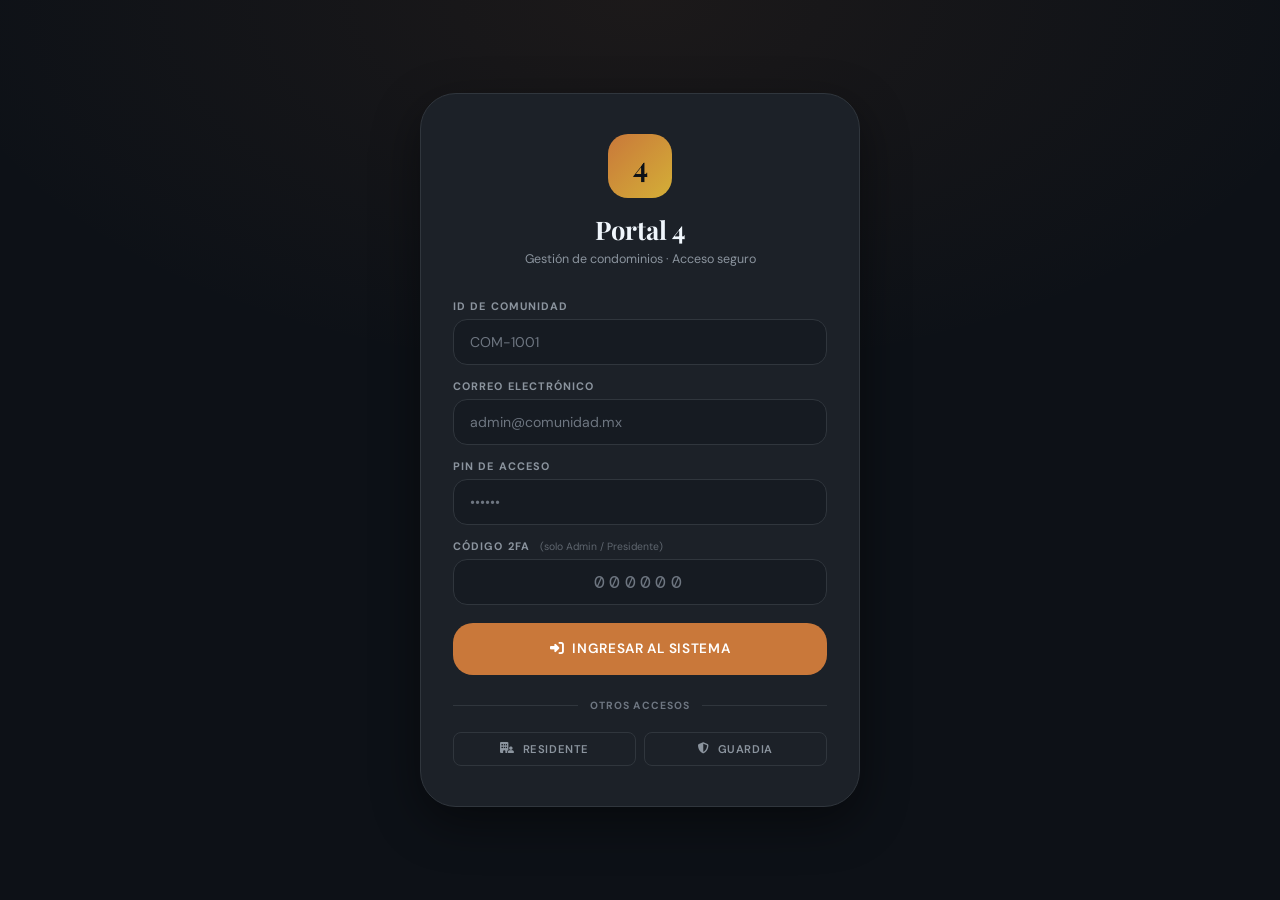
==== admin.html @ 16ca4a0d "Rename index.html to admin.html" ====
<!DOCTYPE html>
<html lang="es">
<head>
  <meta charset="UTF-8">
  <meta name="viewport" content="width=device-width, initial-scale=1.0">
  <title>Portal 4 — Panel Administrativo</title>
  <link rel="stylesheet" href="https://cdnjs.cloudflare.com/ajax/libs/font-awesome/6.5.0/css/all.min.css">
  <link rel="stylesheet" href="./assets/css/styles.css">
  <style>
    .stats-grid { display:grid; grid-template-columns:repeat(5,1fr); gap:14px; }
    @media(max-width:1200px){.stats-grid{grid-template-columns:repeat(3,1fr);}}
    @media(max-width:700px) {.stats-grid{grid-template-columns:repeat(2,1fr);}}
    .main-grid  { display:grid; grid-template-columns:1fr 360px; gap:20px; align-items:start; }
    @media(max-width:1100px){.main-grid{grid-template-columns:1fr;}}
    .cards-grid { display:grid; grid-template-columns:repeat(auto-fill,minmax(300px,1fr)); gap:14px; }
    .bar-row    { display:flex; align-items:center; gap:10px; margin-bottom:10px; }
    .bar-track  { flex:1; background:var(--ink-border); border-radius:99px; height:8px; overflow:hidden; }
    .bar-fill   { height:100%; border-radius:99px; transition:width .5s ease; }
    .bar-fill.income  { background:linear-gradient(90deg,var(--copper),var(--gold)); }
    .bar-fill.expense { background:linear-gradient(90deg,var(--danger),#ff8a80); }
    .bar-val    { font-size:.7rem; font-weight:700; color:var(--white); width:90px; flex-shrink:0; }
    .unit-grid  { display:grid; grid-template-columns:repeat(auto-fill,minmax(60px,1fr)); gap:6px; }
    .unit-cell  { aspect-ratio:1; border-radius:var(--r-sm); display:flex; flex-direction:column; align-items:center; justify-content:center; font-size:.65rem; font-weight:700; cursor:pointer; transition:var(--transition); border:1px solid var(--ink-border); gap:2px; }
    .unit-cell.ok     { background:rgba(63,185,80,.1);  color:var(--success); border-color:rgba(63,185,80,.3); }
    .unit-cell.moroso { background:rgba(248,81,73,.1);  color:var(--danger);  border-color:rgba(248,81,73,.3); }
    .unit-cell.pend   { background:rgba(210,153,34,.08);color:var(--warning); border-color:rgba(210,153,34,.25); }
    .unit-cell:hover  { transform:scale(1.08); box-shadow:var(--shadow-sm); }
    .activity-item { display:flex; gap:12px; padding:12px 0; border-bottom:1px solid var(--ink-border-soft); }
    .activity-item:last-child { border-bottom:none; }
    .activity-icon { width:34px; height:34px; border-radius:var(--r-sm); flex-shrink:0; display:flex; align-items:center; justify-content:center; font-size:.8rem; }
  </style>
</head>
<body>

<!-- ══ LOGIN ══ -->
<div id="loginScreen" class="login-screen">
  <div class="login-card">
    <div class="login-logo">
      <div class="login-mark">4</div>
      <h2>Portal 4</h2>
      <p>Gestión de condominios · Acceso seguro</p>
    </div>
    <div style="display:flex;flex-direction:column;gap:14px">
      <div>
        <label class="field-label">ID de Comunidad</label>
        <input type="text" id="loginCom" class="input-field" placeholder="COM-1001"
               autocomplete="off" onkeydown="if(event.key==='Enter')login()">
      </div>
      <div>
        <label class="field-label">Correo electrónico</label>
        <input type="email" id="loginUsr" class="input-field" placeholder="admin@comunidad.mx"
               autocomplete="username" onkeydown="if(event.key==='Enter')login()">
      </div>
      <div>
        <label class="field-label">PIN de acceso</label>
        <input type="password" id="loginPin" class="input-field" placeholder="••••••"
               maxlength="6" autocomplete="current-password" onkeydown="if(event.key==='Enter')login()">
      </div>
      <div>
        <label class="field-label">Código 2FA
          <span style="font-weight:400;text-transform:none;letter-spacing:0;margin-left:6px;font-size:.65rem;opacity:.6">(solo Admin / Presidente)</span>
        </label>
        <input type="text" id="loginOtp" class="input-field" placeholder="000000"
               style="font-family:'DM Mono',monospace;letter-spacing:.25em;font-size:1.1rem;text-align:center"
               maxlength="6" inputmode="numeric" onkeydown="if(event.key==='Enter')login()">
      </div>
      <!-- Error display — inline, no page reload -->
      <div id="loginError" style="display:none;background:rgba(248,81,73,.08);border:1px solid rgba(248,81,73,.3);border-radius:var(--r-md);padding:10px 14px;font-size:.8rem;color:var(--danger);line-height:1.5"></div>
      <button id="loginBtn" onclick="login()" class="btn btn-primary btn-lg" style="width:100%;margin-top:4px">
        <i class="fas fa-right-to-bracket"></i> Ingresar al sistema
      </button>
    </div>
    <div class="login-divider" style="margin-top:1.5rem">Otros accesos</div>
    <div style="display:flex;gap:8px">
      <a href="./residentes.html" class="btn btn-outline btn-sm" style="flex:1;text-decoration:none"><i class="fas fa-building-user"></i> Residente</a>
      <a href="./guardia.html"    class="btn btn-outline btn-sm" style="flex:1;text-decoration:none"><i class="fas fa-shield-halved"></i> Guardia</a>
    </div>
  </div>
</div>

<!-- ══ APP SHELL ══ -->
<div id="appShell" style="display:none">

  <nav class="navbar">
    <div style="display:flex;align-items:center;gap:16px">
      <a href="#" class="navbar-brand" onclick="return false">
        <div class="navbar-logo">4</div>
        <div>
          <div class="navbar-brand-name">Portal 4</div>
          <div class="navbar-brand-sub" id="navComId">—</div>
        </div>
      </a>
      <span class="navbar-tagline" id="navTagline">Panel de administración</span>
    </div>
    <div class="navbar-nav" id="mainNav">
      <a href="#" class="nav-link active" onclick="ir('dashboard',this)"><i class="fas fa-gauge-high"></i> <span>Dashboard</span></a>
      <a href="#" class="nav-link" onclick="ir('residentes',this)"><i class="fas fa-users"></i> <span>Residentes</span></a>
      <a href="#" class="nav-link" onclick="ir('finanzas',this)"><i class="fas fa-coins"></i> <span>Finanzas</span></a>
      <a href="#" class="nav-link" onclick="ir('amenidades',this)"><i class="fas fa-dumbbell"></i> <span>Amenidades</span></a>
      <a href="#" class="nav-link" onclick="ir('visitantes',this)"><i class="fas fa-qrcode"></i> <span>Visitantes</span></a>
      <a href="#" class="nav-link" onclick="ir('incidencias',this)"><i class="fas fa-triangle-exclamation"></i> <span>Incidencias</span></a>
    </div>
    <div style="display:flex;align-items:center;gap:10px">
      <div class="nav-user">
        <div class="nav-avatar" id="navAvatar">?</div>
        <div><div class="nav-user-name" id="navNombre">—</div><div class="nav-user-role" id="navRole">—</div></div>
      </div>
      <button class="btn-logout" title="Cerrar sesión" onclick="logout()"><i class="fas fa-arrow-right-from-bracket"></i></button>
      <button class="hamburger" id="hbBtn" onclick="toggleMobNav()"><span></span><span></span><span></span></button>
    </div>
  </nav>

  <div class="mobile-nav" id="mobNav">
    <a href="#" class="nav-link" onclick="ir('dashboard',this);closeMobNav()"><i class="fas fa-gauge-high"></i> Dashboard</a>
    <a href="#" class="nav-link" onclick="ir('residentes',this);closeMobNav()"><i class="fas fa-users"></i> Residentes</a>
    <a href="#" class="nav-link" onclick="ir('finanzas',this);closeMobNav()"><i class="fas fa-coins"></i> Finanzas</a>
    <a href="#" class="nav-link" onclick="ir('amenidades',this);closeMobNav()"><i class="fas fa-dumbbell"></i> Amenidades</a>
    <a href="#" class="nav-link" onclick="ir('visitantes',this);closeMobNav()"><i class="fas fa-qrcode"></i> Visitantes</a>
    <a href="#" class="nav-link" onclick="ir('incidencias',this);closeMobNav()"><i class="fas fa-triangle-exclamation"></i> Incidencias</a>
    <div class="divider"></div>
    <button class="btn btn-danger-ghost btn-sm" onclick="logout()" style="width:100%"><i class="fas fa-arrow-right-from-bracket"></i> Cerrar sesión</button>
  </div>

  <main style="padding:20px 24px;position:relative;z-index:1">

    <!-- ═══ DASHBOARD ═══ -->
    <section id="sec-dashboard" class="page-enter">
      <div style="display:flex;align-items:flex-start;justify-content:space-between;gap:16px;margin-bottom:24px;flex-wrap:wrap">
        <div><div class="section-eyebrow">Bienvenido</div><h1 class="section-title" id="dashTitle">Panel Principal</h1></div>
        <div style="display:flex;gap:10px;flex-wrap:wrap">
          <button class="btn btn-outline btn-sm" onclick="cargarDashboard()"><i class="fas fa-rotate-right"></i> Actualizar</button>
          <button class="btn btn-primary btn-sm" onclick="abrirModal('modalPago')"><i class="fas fa-plus"></i> Registrar pago</button>
        </div>
      </div>
      <div class="stats-grid" style="margin-bottom:20px">
        <div class="stat-card s-gold"><div class="stat-icon" style="background:rgba(212,175,55,.12);color:var(--gold)"><i class="fas fa-building"></i></div><div><div class="stat-value" id="stTotal">—</div><div class="stat-label">Total unidades</div></div></div>
        <div class="stat-card s-green"><div class="stat-icon" style="background:rgba(63,185,80,.1);color:var(--success)"><i class="fas fa-check-circle"></i></div><div><div class="stat-value" id="stAlDia">—</div><div class="stat-label">Al corriente</div></div></div>
        <div class="stat-card s-red"><div class="stat-icon" style="background:rgba(248,81,73,.08);color:var(--danger)"><i class="fas fa-exclamation-circle"></i></div><div><div class="stat-value" id="stMorosos">—</div><div class="stat-label">Morosos</div></div></div>
        <div class="stat-card s-copper"><div class="stat-icon" style="background:var(--copper-mist);color:var(--copper-light)"><i class="fas fa-coins"></i></div><div><div class="stat-value" id="stIngresos">—</div><div class="stat-label">Ingresos mes</div></div></div>
        <div class="stat-card s-blue"><div class="stat-icon" style="background:rgba(88,166,255,.08);color:var(--info)"><i class="fas fa-ticket"></i></div><div><div class="stat-value" id="stInc">—</div><div class="stat-label">Incidencias abiertas</div></div></div>
      </div>
      <div class="main-grid">
        <div style="display:flex;flex-direction:column;gap:20px">
          <div class="card" style="padding:1.5rem">
            <div style="display:flex;align-items:center;justify-content:space-between;margin-bottom:16px;flex-wrap:wrap;gap:10px">
              <div><div class="section-eyebrow">Vista rápida</div><h3 style="font-family:'Playfair Display',serif;font-size:1.1rem;color:var(--white)">Mapa de Unidades</h3></div>
              <div style="display:flex;gap:12px;font-size:.68rem">
                <span style="color:var(--success)">● Al corriente</span>
                <span style="color:var(--danger)">● Moroso</span>
                <span style="color:var(--warning)">● Pendiente</span>
              </div>
            </div>
            <div class="unit-grid" id="unitGrid"><div class="skeleton" style="height:60px"></div><div class="skeleton" style="height:60px"></div><div class="skeleton" style="height:60px"></div></div>
          </div>
          <div class="card" style="padding:1.5rem">
            <div style="display:flex;align-items:center;justify-content:space-between;margin-bottom:16px;flex-wrap:wrap;gap:10px">
              <div><div class="section-eyebrow">Cobranza</div><h3 style="font-family:'Playfair Display',serif;font-size:1.1rem;color:var(--white)">Unidades Morosas</h3></div>
              <button class="btn btn-danger-ghost btn-sm" onclick="enviarAvisosMasivos()"><i class="fas fa-envelope"></i> Avisos masivos</button>
            </div>
            <div class="p4-table-wrap"><table class="p4-table"><thead><tr><th>Unidad</th><th>Propietario</th><th>Acciones</th></tr></thead><tbody id="morososBody"><tr><td colspan="3" style="text-align:center;padding:20px;color:var(--slate)">Cargando…</td></tr></tbody></table></div>
          </div>
        </div>
        <div style="display:flex;flex-direction:column;gap:20px">
          <div class="chart-wrap">
            <div class="section-eyebrow" style="margin-bottom:4px">Resumen financiero</div>
            <h3 style="font-family:'Playfair Display',serif;font-size:1rem;color:var(--white);margin-bottom:20px">Ingresos vs Egresos</h3>
            <div id="finChart"><div class="skeleton" style="height:130px"></div></div>
            <div style="display:flex;justify-content:space-between;margin-top:16px;padding-top:14px;border-top:1px solid var(--ink-border)">
              <div><div style="font-size:.65rem;color:var(--slate);text-transform:uppercase;letter-spacing:.08em">Balance neto</div><div style="font-family:'DM Mono',monospace;font-size:1rem;font-weight:700;margin-top:2px" id="balVal">—</div></div>
              <button class="btn btn-ghost btn-sm" onclick="ir('finanzas')">Ver detalles <i class="fas fa-arrow-right"></i></button>
            </div>
          </div>
          <div class="card" style="padding:1.5rem">
            <div class="section-eyebrow" style="margin-bottom:4px">Sistema</div>
            <h3 style="font-family:'Playfair Display',serif;font-size:1rem;color:var(--white);margin-bottom:16px">Actividad Reciente</h3>
            <div id="actFeed"><div class="skeleton" style="height:50px;margin-bottom:8px"></div><div class="skeleton" style="height:50px;margin-bottom:8px"></div><div class="skeleton" style="height:50px"></div></div>
          </div>
        </div>
      </div>
    </section>

    <!-- ═══ RESIDENTES ═══ -->
    <section id="sec-residentes" style="display:none">
      <div style="display:flex;align-items:flex-start;justify-content:space-between;gap:16px;margin-bottom:24px;flex-wrap:wrap">
        <div><div class="section-eyebrow">Administración</div><h1 class="section-title">Residentes y Propiedades</h1></div>
        <div style="display:flex;gap:10px;flex-wrap:wrap">
          <button class="btn btn-primary btn-sm" onclick="abrirModal('modalUsuario')"><i class="fas fa-user-plus"></i> Nuevo residente</button>
          <button class="btn btn-outline btn-sm" onclick="abrirModal('modalPropiedad')"><i class="fas fa-building-plus"></i> Nueva unidad</button>
        </div>
      </div>
      <div class="tab-bar">
        <button class="tab-btn active" onclick="swTab('usuarios',this)"><i class="fas fa-users"></i> Usuarios <span class="tab-badge" id="badgeU">0</span></button>
        <button class="tab-btn" onclick="swTab('propiedades',this)"><i class="fas fa-building"></i> Propiedades <span class="tab-badge" id="badgeP">0</span></button>
      </div>
      <div id="tabUsuarios">
        <div class="search-bar" style="max-width:360px;margin-bottom:16px">
          <i class="fas fa-search search-icon"></i>
          <input class="input-field" id="buscarU" placeholder="Buscar por nombre, email o unidad…" style="padding-left:44px" oninput="filtrarU(this.value)">
        </div>
        <div class="p4-table-wrap"><table class="p4-table"><thead><tr><th>ID</th><th>Nombre</th><th>Email</th><th>Rol</th><th>Unidad</th><th>Estatus</th><th>Acciones</th></tr></thead><tbody id="tbUsuarios"><tr><td colspan="7" style="text-align:center;padding:24px;color:var(--slate)">Cargando…</td></tr></tbody></table></div>
      </div>
      <div id="tabPropiedades" style="display:none">
        <div class="p4-table-wrap"><table class="p4-table"><thead><tr><th>ID</th><th>Torre</th><th>Unidad</th><th>Propietario</th><th>M²</th><th>Estado cuenta</th><th>Acciones</th></tr></thead><tbody id="tbPropiedades"><tr><td colspan="7" style="text-align:center;padding:24px;color:var(--slate)">Cargando…</td></tr></tbody></table></div>
      </div>
    </section>

    <!-- ═══ FINANZAS ═══ -->
    <section id="sec-finanzas" style="display:none">
      <div style="display:flex;align-items:flex-start;justify-content:space-between;gap:16px;margin-bottom:24px;flex-wrap:wrap">
        <div><div class="section-eyebrow">Motor financiero</div><h1 class="section-title">Finanzas del Condominio</h1></div>
        <div style="display:flex;gap:10px;flex-wrap:wrap">
          <button class="btn btn-primary btn-sm" onclick="abrirModal('modalPago')"><i class="fas fa-plus"></i> Ingreso</button>
          <button class="btn btn-outline btn-sm" onclick="abrirModal('modalEgreso')"><i class="fas fa-minus"></i> Egreso</button>
        </div>
      </div>
      <div style="display:grid;grid-template-columns:repeat(auto-fit,minmax(200px,1fr));gap:14px;margin-bottom:24px">
        <div class="stat-card s-green"><div class="stat-icon" style="background:rgba(63,185,80,.1);color:var(--success)"><i class="fas fa-arrow-trend-up"></i></div><div><div class="stat-value" id="finTotIng">$0</div><div class="stat-label">Ingresos totales</div></div></div>
        <div class="stat-card s-red"><div class="stat-icon" style="background:rgba(248,81,73,.08);color:var(--danger)"><i class="fas fa-arrow-trend-down"></i></div><div><div class="stat-value" id="finTotEgr">$0</div><div class="stat-label">Egresos totales</div></div></div>
        <div class="stat-card s-copper"><div class="stat-icon" style="background:var(--copper-mist);color:var(--copper-light)"><i class="fas fa-scale-balanced"></i></div><div><div class="stat-value" id="finBal">$0</div><div class="stat-label">Balance neto</div></div></div>
      </div>
      <div class="tab-bar">
        <button class="tab-btn active" onclick="swFinTab('ing',this)"><i class="fas fa-arrow-down" style="color:var(--success)"></i> Ingresos</button>
        <button class="tab-btn" onclick="swFinTab('egr',this)"><i class="fas fa-arrow-up" style="color:var(--danger)"></i> Egresos</button>
      </div>
      <div id="tabIng"><div class="p4-table-wrap"><table class="p4-table"><thead><tr><th>ID</th><th>Unidad</th><th>Propietario</th><th>Concepto</th><th>Monto</th><th>Método</th><th>Período</th><th>Fecha</th><th>Estado</th></tr></thead><tbody id="tbIng"><tr><td colspan="9" style="text-align:center;padding:24px;color:var(--slate)">Cargando…</td></tr></tbody></table></div></div>
      <div id="tabEgr" style="display:none"><div class="p4-table-wrap"><table class="p4-table"><thead><tr><th>ID</th><th>Concepto</th><th>Proveedor</th><th>Monto</th><th>Categoría</th><th>Fecha</th></tr></thead><tbody id="tbEgr"><tr><td colspan="6" style="text-align:center;padding:24px;color:var(--slate)">Cargando…</td></tr></tbody></table></div></div>
    </section>

    <!-- ═══ AMENIDADES ═══ -->
    <section id="sec-amenidades" style="display:none">
      <div style="display:flex;align-items:flex-start;justify-content:space-between;gap:16px;margin-bottom:24px;flex-wrap:wrap">
        <div><div class="section-eyebrow">Reservaciones</div><h1 class="section-title">Amenidades</h1></div>
        <button class="btn btn-ghost btn-sm" onclick="cargarAmenidades()"><i class="fas fa-rotate-right"></i> Actualizar</button>
      </div>
      <div class="p4-table-wrap"><table class="p4-table"><thead><tr><th>ID</th><th>Unidad</th><th>Amenidad</th><th>Fecha</th><th>Hora</th><th>Duración</th><th>Residente</th><th>Estado</th><th>Acción</th></tr></thead><tbody id="tbAmen"><tr><td colspan="9" style="text-align:center;padding:24px;color:var(--slate)">Cargando…</td></tr></tbody></table></div>
    </section>

    <!-- ═══ VISITANTES ═══ -->
    <section id="sec-visitantes" style="display:none">
      <div style="display:flex;align-items:flex-start;justify-content:space-between;gap:16px;margin-bottom:24px;flex-wrap:wrap">
        <div><div class="section-eyebrow">Control de acceso</div><h1 class="section-title">Registro de Visitantes</h1></div>
        <button class="btn btn-outline btn-sm" onclick="abrirModal('modalQRVal')"><i class="fas fa-qrcode"></i> Validar QR</button>
      </div>
      <div class="p4-table-wrap"><table class="p4-table"><thead><tr><th>ID</th><th>Código</th><th>Unidad</th><th>Residente</th><th>Visitante</th><th>Fecha visita</th><th>Placa</th><th>Estado</th></tr></thead><tbody id="tbVis"><tr><td colspan="8" style="text-align:center;padding:24px;color:var(--slate)">Cargando…</td></tr></tbody></table></div>
    </section>

    <!-- ═══ INCIDENCIAS ═══ -->
    <section id="sec-incidencias" style="display:none">
      <div style="display:flex;align-items:flex-start;justify-content:space-between;gap:16px;margin-bottom:24px;flex-wrap:wrap">
        <div><div class="section-eyebrow">Soporte</div><h1 class="section-title">Incidencias y Tickets</h1></div>
        <button class="btn btn-ghost btn-sm" onclick="cargarIncidencias()"><i class="fas fa-rotate-right"></i> Actualizar</button>
      </div>
      <div class="cards-grid" id="gridInc">
        <div class="skeleton" style="height:180px;border-radius:var(--r-xl)"></div>
        <div class="skeleton" style="height:180px;border-radius:var(--r-xl)"></div>
        <div class="skeleton" style="height:180px;border-radius:var(--r-xl)"></div>
      </div>
    </section>

  </main>
</div><!-- /appShell -->

<!-- ══ MODALS ══ -->
<div id="modalPago" class="modal-overlay hidden">
  <div class="modal-box">
    <div class="modal-header"><h3 class="modal-title">Registrar Ingreso / Pago</h3><button class="btn-logout" onclick="cerrarModal('modalPago')"><i class="fas fa-times"></i></button></div>
    <div class="modal-body" style="display:flex;flex-direction:column;gap:14px">
      <div style="display:grid;grid-template-columns:1fr 1fr;gap:12px">
        <div><label class="field-label">Unidad</label><input class="input-field" id="pagoUnidad" placeholder="A-101"></div>
        <div><label class="field-label">Propietario</label><input class="input-field" id="pagoNombre" placeholder="Nombre completo"></div>
      </div>
      <div style="display:grid;grid-template-columns:1fr 1fr;gap:12px">
        <div><label class="field-label">Concepto</label><select class="input-field" id="pagoConcepto"><option>Cuota de mantenimiento</option><option>Fondo de reserva</option><option>Cuota extraordinaria</option><option>Estacionamiento</option><option>Otro</option></select></div>
        <div><label class="field-label">Período</label><input class="input-field" id="pagoPeriodo" placeholder="Jun 2026"></div>
      </div>
      <div style="display:grid;grid-template-columns:1fr 1fr;gap:12px">
        <div><label class="field-label">Monto (MXN)</label><input class="input-field" id="pagoMonto" type="number" min="0" step="0.01" placeholder="2200.00"></div>
        <div><label class="field-label">Método de pago</label><select class="input-field" id="pagoMetodo"><option>Transferencia</option><option>SPEI</option><option>Efectivo</option><option>Tarjeta</option><option>Cheque</option></select></div>
      </div>
      <div><label class="field-label">Referencia (opcional)</label><input class="input-field" id="pagoRef" placeholder="Número de transacción"></div>
    </div>
    <div class="modal-footer">
      <button class="btn btn-outline btn-sm" onclick="cerrarModal('modalPago')">Cancelar</button>
      <button class="btn btn-primary btn-sm" onclick="guardarPago()"><i class="fas fa-check"></i> Confirmar pago</button>
    </div>
  </div>
</div>

<div id="modalEgreso" class="modal-overlay hidden">
  <div class="modal-box">
    <div class="modal-header"><h3 class="modal-title">Registrar Egreso</h3><button class="btn-logout" onclick="cerrarModal('modalEgreso')"><i class="fas fa-times"></i></button></div>
    <div class="modal-body" style="display:flex;flex-direction:column;gap:14px">
      <div><label class="field-label">Concepto</label><input class="input-field" id="egrConcepto" placeholder="Descripción del gasto"></div>
      <div style="display:grid;grid-template-columns:1fr 1fr;gap:12px">
        <div><label class="field-label">Proveedor</label><input class="input-field" id="egrProveedor" placeholder="Nombre del proveedor"></div>
        <div><label class="field-label">Categoría</label><select class="input-field" id="egrCategoria"><option>Mantenimiento</option><option>Seguridad</option><option>Limpieza</option><option>Servicios públicos</option><option>Reparaciones</option><option>Administrativo</option><option>Otro</option></select></div>
      </div>
      <div style="display:grid;grid-template-columns:1fr 1fr;gap:12px">
        <div><label class="field-label">Monto (MXN)</label><input class="input-field" id="egrMonto" type="number" min="0" step="0.01" placeholder="0.00"></div>
        <div><label class="field-label">Método</label><select class="input-field" id="egrMetodo"><option>Efectivo</option><option>Transferencia</option><option>Cheque</option><option>Tarjeta</option></select></div>
      </div>
      <div><label class="field-label">Notas</label><textarea class="input-field" id="egrNotas" rows="2" placeholder="Observaciones u otros detalles…"></textarea></div>
    </div>
    <div class="modal-footer">
      <button class="btn btn-outline btn-sm" onclick="cerrarModal('modalEgreso')">Cancelar</button>
      <button class="btn btn-danger-ghost btn-sm" onclick="guardarEgreso()"><i class="fas fa-check"></i> Registrar egreso</button>
    </div>
  </div>
</div>

<div id="modalUsuario" class="modal-overlay hidden">
  <div class="modal-box" style="max-width:580px">
    <div class="modal-header"><h3 class="modal-title">Registrar Residente</h3><button class="btn-logout" onclick="cerrarModal('modalUsuario')"><i class="fas fa-times"></i></button></div>
    <div class="modal-body" style="display:flex;flex-direction:column;gap:14px">
      <div style="display:grid;grid-template-columns:1fr 1fr;gap:12px">
        <div><label class="field-label">Nombre completo</label><input class="input-field" id="uNombre" placeholder="Nombre completo"></div>
        <div><label class="field-label">Correo electrónico</label><input class="input-field" id="uEmail" type="email" placeholder="correo@ejemplo.com"></div>
      </div>
      <div style="display:grid;grid-template-columns:1fr 1fr 1fr;gap:12px">
        <div><label class="field-label">Rol</label><select class="input-field" id="uRol" onchange="toggleInqOpt(this.value)"><option value="propietario">Propietario</option><option value="inquilino">Inquilino</option><option value="presidente">Presidente</option><option value="admin">Administrador</option><option value="guardia">Guardia</option></select></div>
        <div><label class="field-label">Unidad</label><input class="input-field" id="uUnidad" placeholder="A-101"></div>
        <div><label class="field-label">Teléfono</label><input class="input-field" id="uTelefono" placeholder="55 xxxx xxxx"></div>
      </div>
      <div id="inqOpt" style="display:none"><label class="field-label">Acceso al portal</label><select class="input-field" id="uInqActivo"><option value="Sí">Activo — puede ingresar</option><option value="No">Bloqueado</option></select></div>
    </div>
    <div class="modal-footer">
      <button class="btn btn-outline btn-sm" onclick="cerrarModal('modalUsuario')">Cancelar</button>
      <button class="btn btn-primary btn-sm" onclick="guardarUsuario()"><i class="fas fa-user-plus"></i> Crear residente</button>
    </div>
  </div>
</div>

<div id="modalPropiedad" class="modal-overlay hidden">
  <div class="modal-box">
    <div class="modal-header"><h3 class="modal-title">Registrar Unidad</h3><button class="btn-logout" onclick="cerrarModal('modalPropiedad')"><i class="fas fa-times"></i></button></div>
    <div class="modal-body" style="display:flex;flex-direction:column;gap:14px">
      <div style="display:grid;grid-template-columns:1fr 1fr;gap:12px">
        <div><label class="field-label">Torre / Edificio</label><input class="input-field" id="pTorre" placeholder="Torre A"></div>
        <div><label class="field-label">Número de unidad</label><input class="input-field" id="pUnidad" placeholder="A-101"></div>
      </div>
      <div style="display:grid;grid-template-columns:1fr 1fr;gap:12px">
        <div><label class="field-label">Nombre del propietario</label><input class="input-field" id="pNombre" placeholder="Nombre completo"></div>
        <div><label class="field-label">ID de usuario (USR-XXXX)</label><input class="input-field" id="pUsrId" placeholder="USR-1001"></div>
      </div>
      <div style="display:grid;grid-template-columns:1fr 1fr 1fr;gap:12px">
        <div><label class="field-label">Superficie m²</label><input class="input-field" id="pM2" type="number" placeholder="80"></div>
        <div><label class="field-label">Estacionamiento</label><input class="input-field" id="pEst" placeholder="E-05"></div>
        <div><label class="field-label">Bodega</label><input class="input-field" id="pBod" placeholder="B-12"></div>
      </div>
    </div>
    <div class="modal-footer">
      <button class="btn btn-outline btn-sm" onclick="cerrarModal('modalPropiedad')">Cancelar</button>
      <button class="btn btn-primary btn-sm" onclick="guardarPropiedad()"><i class="fas fa-building-plus"></i> Registrar unidad</button>
    </div>
  </div>
</div>

<div id="modalIncidencia" class="modal-overlay hidden">
  <div class="modal-box">
    <div class="modal-header"><h3 class="modal-title">Responder Incidencia</h3><button class="btn-logout" onclick="cerrarModal('modalIncidencia')"><i class="fas fa-times"></i></button></div>
    <div class="modal-body" style="display:flex;flex-direction:column;gap:14px">
      <div id="incDetailView" style="background:var(--ink-soft);border-radius:var(--r-md);padding:12px;font-size:.82rem;color:var(--slate)"></div>
      <div><label class="field-label">Tu respuesta</label><textarea class="input-field" id="incRespuesta" rows="4" placeholder="Escribe tu respuesta…"></textarea></div>
      <div><label class="field-label">Cambiar estado</label><select class="input-field" id="incEstado"><option>En revisión</option><option>En proceso</option><option>Resuelto</option><option>Cerrado</option></select></div>
      <input type="hidden" id="incSelectedId">
    </div>
    <div class="modal-footer">
      <button class="btn btn-outline btn-sm" onclick="cerrarModal('modalIncidencia')">Cancelar</button>
      <button class="btn btn-primary btn-sm" onclick="enviarRespuesta()"><i class="fas fa-paper-plane"></i> Enviar respuesta</button>
    </div>
  </div>
</div>

<div id="modalQRVal" class="modal-overlay hidden">
  <div class="modal-box">
    <div class="modal-header"><h3 class="modal-title">Validar Pase de Visitante</h3><button class="btn-logout" onclick="cerrarModal('modalQRVal')"><i class="fas fa-times"></i></button></div>
    <div class="modal-body" style="display:flex;flex-direction:column;gap:14px">
      <div><label class="field-label">Código del pase</label><input class="input-field" id="qrCodigo" placeholder="XXXXXXXX" style="font-family:'DM Mono',monospace;letter-spacing:.1em;text-align:center;text-transform:uppercase" oninput="this.value=this.value.toUpperCase()"></div>
      <div id="qrResult" style="display:none"></div>
    </div>
    <div class="modal-footer">
      <button class="btn btn-outline btn-sm" onclick="cerrarModal('modalQRVal')">Cerrar</button>
      <button class="btn btn-primary btn-sm" onclick="validarQR()"><i class="fas fa-shield-check"></i> Validar</button>
    </div>
  </div>
</div>

<script src="./assets/js/api.js"></script>
<script>
/* ═══════════════════════════════════════════════════════════════
   PORTAL 4 — index.html  v3.0  (Admin panel)
═══════════════════════════════════════════════════════════════ */
var comunidadId = '';
var _allUsuarios = [];

/* ── Boot ─────────────────────────────────────────────────────── */
window.addEventListener('DOMContentLoaded', function() {
  // Close modals on overlay click
  document.querySelectorAll('.modal-overlay').forEach(function(m) {
    m.addEventListener('click', function(e) { if (e.target === m) m.classList.add('hidden'); });
  });
  // Restore session
  var s = Session.get();
  if (s && ['admin','superadmin','presidente'].indexOf(s.role) !== -1) {
    comunidadId = s.comunidadId || '';
    mostrarApp(s);
  }
});

/* ── LOGIN ────────────────────────────────────────────────────── */
function login() {
  var btn   = document.getElementById('loginBtn');
  var errEl = document.getElementById('loginError');
  var comId = document.getElementById('loginCom').value.trim();
  var usr   = document.getElementById('loginUsr').value.trim();
  var pin   = document.getElementById('loginPin').value.trim();
  var otp   = document.getElementById('loginOtp').value.replace(/\s/g,'').trim();

  errEl.style.display = 'none';
  if (!comId || !usr || !pin) {
    errEl.textContent = 'Completa el ID de Comunidad, correo y PIN antes de continuar.';
    errEl.style.display = 'block';
    return;
  }

  btn.disabled  = true;
  btn.innerHTML = '<i class="fas fa-spinner fa-spin"></i> Verificando…';

  // NOTE: comunidadId goes in datos (not auth) so GAS autenticar() can find the community sheet
  apiPost('LOGIN', { comunidadId: comId }, { usuario: usr, pin: pin, otpCode: otp, comunidadId: comId })
    .then(function(res) {
      if (['admin','superadmin','presidente'].indexOf(res.role) === -1) {
        errEl.textContent = 'Este panel es solo para administradores. Usa el Portal Residente.';
        errEl.style.display = 'block';
        return;
      }
      Session.set({
        usuario: usr, token: res.token, role: res.role,
        nombre: res.nombre, comunidadId: comId, unidad: res.unidad || ''
      });
      comunidadId = comId;
      mostrarApp(res);
    })
    .catch(function(err) {
      errEl.textContent = err.message;
      errEl.style.display = 'block';
    })
    .finally(function() {
      btn.disabled  = false;
      btn.innerHTML = '<i class="fas fa-right-to-bracket"></i> Ingresar al sistema';
    });
}

function mostrarApp(s) {
  document.getElementById('loginScreen').style.display = 'none';
  document.getElementById('appShell').style.display    = 'block';
  var nombre = s.nombre || s.usuario || '—';
  document.getElementById('navNombre').textContent  = nombre;
  document.getElementById('navRole').textContent    = (s.role || '').toUpperCase();
  document.getElementById('navAvatar').textContent  = nombre.charAt(0).toUpperCase();
  document.getElementById('navComId').textContent   = comunidadId;
  document.getElementById('dashTitle').textContent  = 'Panel — ' + comunidadId;
  cargarDashboard();
}

function logout() { Session.clear(); location.reload(); }

/* ── Navigation ──────────────────────────────────────────────── */
function ir(id, linkEl) {
  document.querySelectorAll('main > section').forEach(function(s){ s.style.display = 'none'; });
  var el = document.getElementById('sec-' + id);
  if (el) { el.style.display = 'block'; el.classList.remove('page-enter'); void el.offsetWidth; el.classList.add('page-enter'); }
  document.querySelectorAll('.nav-link').forEach(function(l){ l.classList.remove('active'); });
  if (linkEl) linkEl.classList.add('active');
  if (id === 'residentes')  cargarResidentes();
  if (id === 'finanzas')    cargarFinanzas();
  if (id === 'amenidades')  cargarAmenidades();
  if (id === 'visitantes')  cargarVisitantes();
  if (id === 'incidencias') cargarIncidencias();
}

function toggleMobNav() { document.getElementById('mobNav').classList.toggle('open'); document.getElementById('hbBtn').classList.toggle('open'); }
function closeMobNav()  { document.getElementById('mobNav').classList.remove('open'); document.getElementById('hbBtn').classList.remove('open'); }

/* ── Modals ───────────────────────────────────────────────────── */
function abrirModal(id)  { document.getElementById(id).classList.remove('hidden'); }
function cerrarModal(id) { document.getElementById(id).classList.add('hidden'); }

/* ═══════════════════════════════════════════════════════════════
   DASHBOARD
═══════════════════════════════════════════════════════════════ */
function cargarDashboard() {
  Promise.allSettled([
    apiPost('LEER_FINANZAS',    { comunidadId: comunidadId }),
    apiPost('LEER_INCIDENCIAS', { comunidadId: comunidadId }),
    apiPost('LEER_PROPIEDADES', { comunidadId: comunidadId }),
    apiPost('LEER_LOGS',        { comunidadId: comunidadId })
  ]).then(function(results) {
    var fRes   = results[0];
    var incRes = results[1];
    var pRes   = results[2];
    var logRes = results[3];

    var props   = (pRes.status   === 'fulfilled' && Array.isArray(pRes.value))   ? pRes.value.slice(1)   : [];
    var incs    = (incRes.status  === 'fulfilled' && Array.isArray(incRes.value))  ? incRes.value.slice(1)  : [];
    var logs    = (logRes.status  === 'fulfilled' && Array.isArray(logRes.value))  ? logRes.value.slice(1)  : [];

    var morosos = props.filter(function(r){ return r[8] === 'Moroso'; });
    var alDia   = props.filter(function(r){ return r[8] === 'Al corriente'; });

    document.getElementById('stTotal').textContent   = props.length;
    document.getElementById('stAlDia').textContent   = alDia.length;
    document.getElementById('stMorosos').textContent = morosos.length;
    document.getElementById('stInc').textContent     = incs.filter(function(r){ return r[7] === 'Abierto'; }).length;

    // Unit grid
    document.getElementById('unitGrid').innerHTML = props.length
      ? props.map(function(p){
          var cls = p[8] === 'Al corriente' ? 'ok' : p[8] === 'Moroso' ? 'moroso' : 'pend';
          return '<div class="unit-cell ' + cls + '" title="' + esc(p[4]) + ' · ' + esc(p[8]) + '" '
            + 'onclick="showToast(\'' + esc(p[2]) + ': ' + esc(p[8]) + '\',\'info\')">'
            + '<span>' + (cls==='ok'?'✓':cls==='moroso'?'!':'~') + '</span>'
            + '<span>' + esc(p[2]) + '</span></div>';
        }).join('')
      : '<p style="color:var(--slate);font-size:.8rem;padding:8px">Sin propiedades registradas.</p>';

    // Morosos table
    document.getElementById('morososBody').innerHTML = morosos.length
      ? morosos.map(function(p){
          return '<tr>'
            + '<td><span class="mono" style="color:var(--danger)">' + esc(p[2]) + '</span></td>'
            + '<td style="font-weight:600">' + esc(p[4]) + '</td>'
            + '<td><div style="display:flex;gap:6px;flex-wrap:wrap">'
            + '<button class="btn btn-xs btn-danger-ghost" onclick="showToast(\'Aviso enviado a ' + esc(p[4]) + '\',\'info\')"><i class="fas fa-envelope"></i></button>'
            + '<button class="btn btn-xs btn-primary" onclick="pagoRapido(\'' + esc(p[2]) + '\',\'' + esc(p[4]) + '\')"><i class="fas fa-coins"></i> Pago</button>'
            + '</div></td></tr>';
        }).join('')
      : '<tr><td colspan="3" style="text-align:center;padding:20px;color:var(--success)"><i class="fas fa-check-circle"></i> Sin morosos</td></tr>';

    // Finance
    if (fRes.status === 'fulfilled') {
      var ing  = (fRes.value.ingresos || []).slice(1);
      var egr  = (fRes.value.egresos  || []).slice(1);
      var sumI = ing.reduce(function(a,r){ return a + (parseFloat(r[4])||0); }, 0);
      var sumE = egr.reduce(function(a,r){ return a + (parseFloat(r[3])||0); }, 0);
      document.getElementById('stIngresos').textContent = fmtMXN(sumI);
      var balEl = document.getElementById('balVal');
      balEl.textContent = fmtMXN(sumI - sumE);
      balEl.style.color = sumI >= sumE ? 'var(--success)' : 'var(--danger)';
      renderFinChart(ing, egr);
    }

    // Activity log
    var ACT_ICONS  = { REGISTRAR_PAGO:'fa-coins', CREAR_INCIDENCIA:'fa-triangle-exclamation', VALIDAR_PASE:'fa-shield-check', MARCAR_MOROSO:'fa-circle-exclamation', RESERVAR_AMENIDAD:'fa-calendar-check' };
    var ACT_COLORS = { REGISTRAR_PAGO:'rgba(63,185,80,.1)', CREAR_INCIDENCIA:'rgba(210,153,34,.1)', VALIDAR_PASE:'rgba(88,166,255,.08)', MARCAR_MOROSO:'rgba(248,81,73,.08)', RESERVAR_AMENIDAD:'rgba(201,120,58,.08)' };
    document.getElementById('actFeed').innerHTML = logs.length
      ? logs.slice(-6).reverse().map(function(r){
          return '<div class="activity-item">'
            + '<div class="activity-icon" style="background:' + (ACT_COLORS[r[2]]||'rgba(201,120,58,.08)') + ';color:var(--copper-light)">'
            + '<i class="fas ' + (ACT_ICONS[r[2]]||'fa-circle-dot') + '"></i></div>'
            + '<div><div style="font-size:.8rem;font-weight:600;color:var(--white)">' + esc(r[2]) + '</div>'
            + '<div style="font-size:.72rem;color:var(--slate)">' + esc(r[1]) + ' · ' + esc(r[3]) + '</div>'
            + '<div style="font-size:.64rem;color:var(--slate-light);margin-top:2px">' + fmtDate(r[0]) + '</div>'
            + '</div></div>';
        }).join('')
      : '<p style="color:var(--slate);font-size:.8rem;font-style:italic">Sin actividad reciente.</p>';
  });
}

function renderFinChart(ing, egr) {
  // Build period list from last 4 unique periods
  var periods = [];
  ing.forEach(function(r){ var p = r[7]||''; if(p && periods.indexOf(p)===-1) periods.push(p); });
  periods = periods.slice(-4);
  if (!periods.length) { document.getElementById('finChart').innerHTML = '<p style="color:var(--slate);font-size:.8rem">Sin períodos registrados.</p>'; return; }
  var maxV = 1;
  periods.forEach(function(m){
    var si = ing.filter(function(r){ return (r[7]||'')===m; }).reduce(function(a,r){ return a+(parseFloat(r[4])||0); },0);
    var se = egr.filter(function(r){ return (r[7]||r[7]||'').slice(0,7)===m.slice(0,7); }).reduce(function(a,r){ return a+(parseFloat(r[3])||0); },0);
    if (si > maxV) maxV = si;
    if (se > maxV) maxV = se;
  });
  document.getElementById('finChart').innerHTML = periods.map(function(m){
    var si = ing.filter(function(r){ return (r[7]||'')===m; }).reduce(function(a,r){ return a+(parseFloat(r[4])||0); },0);
    var se = egr.filter(function(r){ return (r[7]||r[7]||'').slice(0,7)===m.slice(0,7); }).reduce(function(a,r){ return a+(parseFloat(r[3])||0); },0);
    return '<div style="margin-bottom:12px">'
      + '<div style="font-size:.65rem;color:var(--slate);margin-bottom:5px;text-transform:uppercase;letter-spacing:.06em">' + m + '</div>'
      + '<div class="bar-row"><div class="bar-track"><div class="bar-fill income" style="width:' + Math.round(si/maxV*100) + '%"></div></div><div class="bar-val" style="color:var(--success)">' + fmtMXN(si) + '</div></div>'
      + '<div class="bar-row"><div class="bar-track"><div class="bar-fill expense" style="width:' + Math.round(se/maxV*100) + '%"></div></div><div class="bar-val" style="color:var(--danger)">' + fmtMXN(se) + '</div></div>'
      + '</div>';
  }).join('');
}

/* ═══════════════════════════════════════════════════════════════
   RESIDENTES
═══════════════════════════════════════════════════════════════ */
function cargarResidentes() {
  Promise.allSettled([
    apiPost('LEER_USUARIOS',    { comunidadId: comunidadId }),
    apiPost('LEER_PROPIEDADES', { comunidadId: comunidadId })
  ]).then(function(results) {
    var uRes = results[0], pRes = results[1];
    if (uRes.status === 'fulfilled' && Array.isArray(uRes.value)) {
      _allUsuarios = uRes.value.slice(1);
      document.getElementById('badgeU').textContent = _allUsuarios.length;
      renderUsuarios(_allUsuarios);
    } else if (uRes.status === 'rejected') {
      showToast('Error usuarios: ' + uRes.reason.message, 'error');
    }
    if (pRes.status === 'fulfilled' && Array.isArray(pRes.value)) {
      var props = pRes.value.slice(1);
      document.getElementById('badgeP').textContent = props.length;
      renderPropiedades(props);
    }
  });
}

var ROL_BADGE = { admin:'badge-admin', superadmin:'badge-admin', presidente:'badge-owner', propietario:'badge-owner', inquilino:'badge-tenant', guardia:'badge-guard' };

function renderUsuarios(rows) {
  document.getElementById('tbUsuarios').innerHTML = rows.length
    ? rows.map(function(r){
        return '<tr>'
          + '<td class="mono" style="font-size:.72rem">' + esc(r[0]) + '</td>'
          + '<td style="font-weight:600">' + esc(r[1]) + '</td>'
          + '<td style="color:var(--slate);font-size:.8rem">' + esc(r[2]) + '</td>'
          + '<td><span class="badge ' + (ROL_BADGE[r[4]]||'badge-guard') + '">' + esc(r[4]) + '</span></td>'
          + '<td><span class="mono">' + (esc(r[5])||'—') + '</span></td>'
          + '<td><span class="badge badge-' + (r[9]==='Activo'?'active':'moroso') + '">' + esc(r[9]) + '</span></td>'
          + '<td><div style="display:flex;gap:6px">'
          + '<button class="btn btn-xs btn-danger-ghost" title="Eliminar" onclick="eliminarUsuario(\'' + esc(r[0]) + '\',\'' + esc(r[1]) + '\')"><i class="fas fa-trash"></i></button>'
          + '</div></td></tr>';
      }).join('')
    : '<tr><td colspan="7" style="text-align:center;padding:24px;color:var(--slate)">Sin residentes registrados.</td></tr>';
}

function renderPropiedades(rows) {
  document.getElementById('tbPropiedades').innerHTML = rows.length
    ? rows.map(function(r){
        return '<tr>'
          + '<td class="mono" style="font-size:.72rem">' + esc(r[0]) + '</td>'
          + '<td>' + (esc(r[1])||'—') + '</td>'
          + '<td style="font-weight:700"><span class="mono">' + esc(r[2]) + '</span></td>'
          + '<td>' + esc(r[4]) + '</td>'
          + '<td>' + (esc(r[5])||'—') + ' m²</td>'
          + '<td><span class="badge badge-' + (r[8]==='Moroso'?'moroso':r[8]==='Al corriente'?'active':'pending') + '">' + esc(r[8]) + '</span></td>'
          + '<td><div style="display:flex;gap:6px">'
          + '<button class="btn btn-xs btn-danger-ghost" title="Marcar moroso" onclick="marcarMoroso(\'' + esc(r[2]) + '\')"><i class="fas fa-circle-exclamation"></i></button>'
          + '<button class="btn btn-xs btn-primary" onclick="pagoRapido(\'' + esc(r[2]) + '\',\'' + esc(r[4]) + '\')"><i class="fas fa-coins"></i></button>'
          + '</div></td></tr>';
      }).join('')
    : '<tr><td colspan="7" style="text-align:center;padding:24px;color:var(--slate)">Sin propiedades registradas.</td></tr>';
}

function filtrarU(q) {
  var ql = q.toLowerCase();
  renderUsuarios(_allUsuarios.filter(function(r){
    return (r[1]||'').toLowerCase().indexOf(ql)!==-1 ||
           (r[2]||'').toLowerCase().indexOf(ql)!==-1 ||
           (r[5]||'').toLowerCase().indexOf(ql)!==-1;
  }));
}

function swTab(tab, btn) {
  document.getElementById('tabUsuarios').style.display    = tab==='usuarios'    ? 'block' : 'none';
  document.getElementById('tabPropiedades').style.display = tab==='propiedades' ? 'block' : 'none';
  document.querySelectorAll('#sec-residentes .tab-btn').forEach(function(b){ b.classList.remove('active'); });
  btn.classList.add('active');
}

/* ═══════════════════════════════════════════════════════════════
   FINANZAS
═══════════════════════════════════════════════════════════════ */
function cargarFinanzas() {
  apiPost('LEER_FINANZAS', { comunidadId: comunidadId }).then(function(res) {
    var ing  = (res.ingresos || []).slice(1);
    var egr  = (res.egresos  || []).slice(1);
    var sumI = ing.reduce(function(a,r){ return a+(parseFloat(r[4])||0); }, 0);
    var sumE = egr.reduce(function(a,r){ return a+(parseFloat(r[3])||0); }, 0);
    document.getElementById('finTotIng').textContent = fmtMXN(sumI);
    document.getElementById('finTotEgr').textContent = fmtMXN(sumE);
    var b = document.getElementById('finBal');
    b.textContent = fmtMXN(sumI-sumE);
    b.style.color = sumI>=sumE ? 'var(--success)' : 'var(--danger)';
    document.getElementById('tbIng').innerHTML = ing.length
      ? ing.map(function(r){ return '<tr>'
          +'<td class="mono">' +esc(r[0])+'</td><td class="mono">'+esc(r[1])+'</td><td>'+esc(r[2])+'</td>'
          +'<td>'+esc(r[3])+'</td><td style="color:var(--success);font-weight:700">'+fmtMXN(r[4])+'</td>'
          +'<td>'+esc(r[5])+'</td><td style="color:var(--slate)">'+esc(r[7])+'</td>'
          +'<td style="color:var(--slate-light)">'+fmtDate(r[8])+'</td>'
          +'<td><span class="badge badge-active">'+esc(r[10])+'</span></td></tr>';
        }).join('')
      : '<tr><td colspan="9" style="text-align:center;padding:20px;color:var(--slate)">Sin ingresos.</td></tr>';
    document.getElementById('tbEgr').innerHTML = egr.length
      ? egr.map(function(r){ return '<tr>'
          +'<td class="mono">'+esc(r[0])+'</td><td style="font-weight:600">'+esc(r[1])+'</td>'
          +'<td style="color:var(--slate)">'+esc(r[2])+'</td>'
          +'<td style="color:var(--danger);font-weight:700">'+fmtMXN(r[3])+'</td>'
          +'<td>'+esc(r[4])+'</td><td style="color:var(--slate-light)">'+fmtDate(r[7])+'</td></tr>';
        }).join('')
      : '<tr><td colspan="6" style="text-align:center;padding:20px;color:var(--slate)">Sin egresos.</td></tr>';
  }).catch(function(err){ showToast('Error finanzas: ' + err.message, 'error'); });
}

function swFinTab(tab, btn) {
  document.getElementById('tabIng').style.display = tab==='ing' ? 'block' : 'none';
  document.getElementById('tabEgr').style.display = tab==='egr' ? 'block' : 'none';
  document.querySelectorAll('#sec-finanzas .tab-btn').forEach(function(b){ b.classList.remove('active'); });
  btn.classList.add('active');
}

/* ═══════════════════════════════════════════════════════════════
   AMENIDADES / VISITANTES / INCIDENCIAS
═══════════════════════════════════════════════════════════════ */
function cargarAmenidades() {
  apiPost('LEER_AMENIDADES', { comunidadId: comunidadId }).then(function(res) {
    var rows = Array.isArray(res) ? res.slice(1) : [];
    document.getElementById('tbAmen').innerHTML = rows.length
      ? rows.map(function(r){ return '<tr>'
          +'<td class="mono">'+esc(r[0])+'</td><td class="mono">'+esc(r[1])+'</td>'
          +'<td>'+esc(r[2])+'</td><td>'+esc(r[3])+'</td><td>'+esc(r[4])+'</td>'
          +'<td>'+esc(r[5])+'</td><td>'+esc(r[6])+'</td>'
          +'<td><span class="badge badge-'+(r[8]==='Cancelado'?'moroso':'active')+'">'+esc(r[8])+'</span></td>'
          +'<td>'+(r[8]!=='Cancelado'?'<button class="btn btn-xs btn-danger-ghost" onclick="cancelarReserva(\''+esc(r[0])+'\')"><i class="fas fa-ban"></i></button>':'—')+'</td>'
          +'</tr>';
        }).join('')
      : '<tr><td colspan="9" style="text-align:center;padding:24px;color:var(--slate)">Sin reservaciones.</td></tr>';
  }).catch(function(err){ showToast('Error amenidades: ' + err.message, 'error'); });
}

function cargarVisitantes() {
  apiPost('LEER_VISITANTES', { comunidadId: comunidadId }).then(function(res) {
    var rows = Array.isArray(res) ? res.slice(1) : [];
    document.getElementById('tbVis').innerHTML = rows.length
      ? rows.map(function(r){ return '<tr>'
          +'<td class="mono">'+esc(r[0])+'</td>'
          +'<td><code style="font-family:\'DM Mono\',monospace;font-size:.75rem;background:var(--ink-border);padding:2px 8px;border-radius:4px">'+esc(r[1])+'</code></td>'
          +'<td class="mono">'+esc(r[2])+'</td><td>'+esc(r[3])+'</td>'
          +'<td style="font-weight:600">'+esc(r[4])+'</td><td>'+esc(r[5])+'</td>'
          +'<td>'+esc(r[7]||'—')+'</td>'
          +'<td><span class="badge badge-'+(r[9]==='Vigente'?'active':r[9]==='Usado'?'guard':'moroso')+'">'+esc(r[9])+'</span></td>'
          +'</tr>';
        }).join('')
      : '<tr><td colspan="8" style="text-align:center;padding:24px;color:var(--slate)">Sin visitantes.</td></tr>';
  }).catch(function(err){ showToast('Error visitantes: ' + err.message, 'error'); });
}

function cargarIncidencias() {
  apiPost('LEER_INCIDENCIAS', { comunidadId: comunidadId }).then(function(res) {
    var rows = Array.isArray(res) ? res.slice(1) : [];
    var CAT_ICON = { Seguridad:'fa-shield', Mantenimiento:'fa-wrench', Ruido:'fa-volume-high', Limpieza:'fa-broom', General:'fa-circle-dot' };
    document.getElementById('gridInc').innerHTML = rows.length
      ? rows.map(function(r){ return '<div class="card card-hover" style="padding:1.25rem">'
          +'<div style="display:flex;justify-content:space-between;align-items:flex-start;margin-bottom:10px;gap:8px">'
          +'<span class="mono" style="color:var(--copper-light);font-size:.7rem">'+esc(r[0])+'</span>'
          +'<span class="badge badge-'+(r[7]==='Abierto'?'moroso':r[7]==='Resuelto'||r[7]==='Cerrado'?'active':'pending')+'">'+esc(r[7])+'</span></div>'
          +'<div style="display:flex;align-items:center;gap:8px;margin-bottom:8px">'
          +'<i class="fas '+(CAT_ICON[r[3]]||'fa-tag')+'" style="color:var(--copper-light);font-size:.85rem"></i>'
          +'<strong style="font-size:.88rem">'+esc(r[4])+'</strong></div>'
          +'<p style="font-size:.77rem;color:var(--slate);line-height:1.5;margin-bottom:10px">'+esc(r[5])+'</p>'
          +'<div style="font-size:.68rem;color:var(--slate-light);margin-bottom:14px">'
          +'<i class="fas fa-user"></i> '+esc(r[2])+' · Unidad '+esc(r[1])+' · '+fmtDate(r[6])+'</div>'
          +(r[8]?'<div style="background:var(--ink-soft);border-left:3px solid var(--copper);padding:10px;border-radius:0 var(--r-sm) var(--r-sm) 0;font-size:.75rem;color:var(--white);margin-bottom:10px">'
          +'<div style="font-size:.62rem;color:var(--copper-light);margin-bottom:4px">RESPUESTA</div>'+esc(r[8])+'</div>':'')
          +'<button class="btn btn-ghost btn-sm" style="width:100%" onclick="abrirRespInc(\''+esc(r[0])+'\',\''+esc(r[4])+'\',\''+esc(r[5])+'\')">'
          +'<i class="fas fa-reply"></i> Responder</button></div>';
        }).join('')
      : '<p style="color:var(--slate);grid-column:1/-1;text-align:center;padding:32px">Sin incidencias.</p>';
  }).catch(function(err){ showToast('Error incidencias: ' + err.message, 'error'); });
}

/* ═══════════════════════════════════════════════════════════════
   CRUD ACTIONS
═══════════════════════════════════════════════════════════════ */
function guardarPago() {
  var u = document.getElementById('pagoUnidad').value.trim();
  var m = document.getElementById('pagoMonto').value;
  if (!u || !m) { showToast('Unidad y monto son obligatorios', 'warning'); return; }
  apiPost('REGISTRAR_PAGO', {
    comunidadId:       comunidadId,
    unidad:            u,
    propietarioNombre: document.getElementById('pagoNombre').value.trim(),
    concepto:          document.getElementById('pagoConcepto').value,
    periodo:           document.getElementById('pagoPeriodo').value.trim(),
    monto:             m,
    metodoPago:        document.getElementById('pagoMetodo').value,
    referencia:        document.getElementById('pagoRef').value.trim()
  }).then(function(){
    cerrarModal('modalPago');
    showToast('Pago registrado correctamente', 'success');
    cargarDashboard();
  }).catch(function(err){ showToast('Error: ' + err.message, 'error'); });
}

function guardarEgreso() {
  var c = document.getElementById('egrConcepto').value.trim();
  var m = document.getElementById('egrMonto').value;
  if (!c || !m) { showToast('Concepto y monto son obligatorios', 'warning'); return; }
  apiPost('REGISTRAR_EGRESO', {
    comunidadId: comunidadId,
    concepto:    c,
    proveedor:   document.getElementById('egrProveedor').value.trim(),
    monto:       m,
    categoria:   document.getElementById('egrCategoria').value,
    metodoPago:  document.getElementById('egrMetodo').value,
    notas:       document.getElementById('egrNotas').value.trim()
  }).then(function(){
    cerrarModal('modalEgreso');
    showToast('Egreso registrado', 'warning');
    cargarFinanzas();
  }).catch(function(err){ showToast('Error: ' + err.message, 'error'); });
}

function guardarUsuario() {
  var n = document.getElementById('uNombre').value.trim();
  var e = document.getElementById('uEmail').value.trim();
  if (!n || !e) { showToast('Nombre y email son obligatorios', 'warning'); return; }
  apiPost('REGISTRAR_USUARIO', {
    comunidadId:     comunidadId,
    nombre:          n,
    email:           e,
    rol:             document.getElementById('uRol').value,
    unidad:          document.getElementById('uUnidad').value.trim(),
    telefono:        document.getElementById('uTelefono').value.trim(),
    inquilinoActivo: (document.getElementById('uInqActivo') || {value:'No'}).value
  }).then(function(){
    cerrarModal('modalUsuario');
    showToast('Residente creado. Se enviará email con credenciales.', 'success');
    cargarResidentes();
  }).catch(function(err){ showToast('Error: ' + err.message, 'error'); });
}

function guardarPropiedad() {
  var u = document.getElementById('pUnidad').value.trim();
  var n = document.getElementById('pNombre').value.trim();
  if (!u || !n) { showToast('Unidad y propietario son obligatorios', 'warning'); return; }
  apiPost('REGISTRAR_PROPIEDAD', {
    comunidadId:       comunidadId,
    torre:             document.getElementById('pTorre').value.trim(),
    unidad:            u,
    propietarioNombre: n,
    propietarioId:     document.getElementById('pUsrId').value.trim(),
    metrosCuadrados:   document.getElementById('pM2').value,
    estacionamiento:   document.getElementById('pEst').value.trim(),
    bodega:            document.getElementById('pBod').value.trim()
  }).then(function(){
    cerrarModal('modalPropiedad');
    showToast('Unidad registrada correctamente', 'success');
    cargarResidentes();
  }).catch(function(err){ showToast('Error: ' + err.message, 'error'); });
}

function marcarMoroso(unidad) {
  if (!confirm('¿Marcar la unidad ' + unidad + ' como MOROSA?')) return;
  apiPost('MARCAR_MOROSO', { comunidadId: comunidadId, unidad: unidad })
    .then(function(){ showToast('Unidad ' + unidad + ' marcada como morosa', 'warning'); cargarResidentes(); })
    .catch(function(err){ showToast('Error: ' + err.message, 'error'); });
}

function cancelarReserva(id) {
  if (!confirm('¿Cancelar esta reserva?')) return;
  apiPost('CANCELAR_RESERVA', { comunidadId: comunidadId, id: id })
    .then(function(){ showToast('Reserva cancelada', 'warning'); cargarAmenidades(); })
    .catch(function(err){ showToast('Error: ' + err.message, 'error'); });
}

function eliminarUsuario(id, nombre) {
  if (!confirm('¿Eliminar a ' + nombre + ' del sistema?')) return;
  apiPost('ELIMINAR_USUARIO', { comunidadId: comunidadId, id: id })
    .then(function(){ showToast('Usuario eliminado', 'warning'); cargarResidentes(); })
    .catch(function(err){ showToast('Error: ' + err.message, 'error'); });
}

function enviarRespuesta() {
  var id  = document.getElementById('incSelectedId').value;
  var res = document.getElementById('incRespuesta').value.trim();
  if (!res) { showToast('Escribe una respuesta', 'warning'); return; }
  apiPost('RESPONDER_INCIDENCIA', {
    comunidadId: comunidadId, id: id,
    respuesta:   res,
    nuevoEstado: document.getElementById('incEstado').value
  }).then(function(){
    cerrarModal('modalIncidencia');
    showToast('Respuesta enviada', 'success');
    cargarIncidencias();
  }).catch(function(err){ showToast('Error: ' + err.message, 'error'); });
}

function validarQR() {
  var codigo = document.getElementById('qrCodigo').value.trim().toUpperCase();
  if (!codigo) { showToast('Ingresa un código', 'warning'); return; }
  var res = document.getElementById('qrResult');
  apiPost('VALIDAR_PASE', { comunidadId: comunidadId, codigo: codigo })
    .then(function(r) {
      var v = r.visita || [];
      res.style.display = 'block';
      res.innerHTML = '<div style="background:rgba(63,185,80,.08);border:1px solid rgba(63,185,80,.3);border-radius:var(--r-md);padding:14px">'
        +'<div style="color:var(--success);font-weight:700;margin-bottom:8px"><i class="fas fa-check-circle"></i> Acceso autorizado</div>'
        +'<div style="font-size:.8rem"><strong>Visitante:</strong> '+esc(v[4]||'—')+'<br>'
        +'<strong>Unidad:</strong> '+esc(v[2]||'—')+'<br>'
        +'<strong>Residente:</strong> '+esc(v[3]||'—')+'</div></div>';
      showToast('Acceso autorizado', 'success');
    })
    .catch(function(err) {
      res.style.display = 'block';
      res.innerHTML = '<div style="background:rgba(248,81,73,.08);border:1px solid rgba(248,81,73,.3);border-radius:var(--r-md);padding:14px;color:var(--danger)"><i class="fas fa-times-circle"></i> '+esc(err.message)+'</div>';
      showToast('Pase inválido o ya utilizado', 'error');
    });
}

/* ── Helpers ── */
function pagoRapido(u, n) {
  document.getElementById('pagoUnidad').value = u;
  document.getElementById('pagoNombre').value = n;
  abrirModal('modalPago');
}
function toggleInqOpt(r) { document.getElementById('inqOpt').style.display = r==='inquilino' ? 'block' : 'none'; }
function enviarAvisosMasivos() { showToast('Enviando avisos…','info'); setTimeout(function(){ showToast('Avisos enviados ✓','success'); }, 1800); }
function abrirRespInc(id, titulo, desc) {
  document.getElementById('incSelectedId').value = id;
  document.getElementById('incDetailView').innerHTML = '<strong>'+titulo+'</strong><br><span style="color:var(--slate)">'+desc+'</span>';
  abrirModal('modalIncidencia');
}
</script>
</body>
</html>
---- assets/css/styles.css ----
/* ================================================================
   PORTAL 4 — Design System
   Aesthetic: Urban Luxury · Architectural Modernism · Dark Precision
   Palette: Obsidian / Champagne / Copper accent
   ================================================================ */

@import url('https://fonts.googleapis.com/css2?family=Playfair+Display:ital,wght@0,400;0,600;0,700;1,400;1,600&family=DM+Sans:wght@300;400;500;600;700&family=DM+Mono:wght@400;500&display=swap');

/* ── Design Tokens ─────────────────────────────────────────── */
:root {
  --ink:          #0D1117;
  --ink-soft:     #161B22;
  --ink-card:     #1C2128;
  --ink-border:   #30363D;
  --ink-border-soft: #21262D;

  --champagne:    #F0E6D3;
  --champagne-deep: #DDD0B8;
  --champagne-soft: #E8DCC8;

  --copper:       #C9783A;
  --copper-light: #E8A06A;
  --copper-mist:  rgba(201,120,58,.12);
  --copper-glow:  rgba(201,120,58,.25);

  --gold:         #D4AF37;
  --gold-mist:    rgba(212,175,55,.10);

  --slate:        #8B949E;
  --slate-light:  #6E7681;
  --white:        #F0F6FC;
  --white-soft:   rgba(240,246,252,.85);

  --success:      #3FB950;
  --danger:       #F85149;
  --warning:      #D29922;
  --info:         #58A6FF;

  --r-sm:   8px;
  --r-md:   14px;
  --r-lg:   20px;
  --r-xl:   28px;
  --r-2xl:  36px;

  --shadow-sm:   0 2px 8px rgba(0,0,0,.25);
  --shadow-md:   0 6px 24px rgba(0,0,0,.35);
  --shadow-lg:   0 16px 48px rgba(0,0,0,.45);
  --shadow-copper: 0 8px 32px rgba(201,120,58,.2);

  --transition: all .25s cubic-bezier(.4,0,.2,1);
}

/* ── Reset ──────────────────────────────────────────────────── */
*, *::before, *::after { box-sizing: border-box; margin: 0; padding: 0; }
html { scroll-behavior: smooth; }
body {
  font-family: 'DM Sans', system-ui, sans-serif;
  background: var(--ink);
  color: var(--white);
  min-height: 100vh;
  -webkit-font-smoothing: antialiased;
  -moz-osx-font-smoothing: grayscale;
  overflow-x: hidden;
}

/* ── Background texture ─────────────────────────────────────── */
body::before {
  content: '';
  position: fixed;
  inset: 0;
  background-image:
    radial-gradient(ellipse 70% 50% at 85% 5%, rgba(201,120,58,.07) 0%, transparent 60%),
    radial-gradient(ellipse 50% 60% at 10% 95%, rgba(212,175,55,.05) 0%, transparent 60%),
    url("data:image/svg+xml,%3Csvg xmlns='http://www.w3.org/2000/svg' width='60' height='60'%3E%3Crect width='60' height='60' fill='none'/%3E%3Ccircle cx='1' cy='1' r='.5' fill='rgba(240,246,252,.025)'/%3E%3C/svg%3E");
  pointer-events: none;
  z-index: 0;
}

/* ── Scrollbar ──────────────────────────────────────────────── */
::-webkit-scrollbar { width: 5px; }
::-webkit-scrollbar-track { background: var(--ink-soft); }
::-webkit-scrollbar-thumb { background: var(--ink-border); border-radius: 99px; }
::-webkit-scrollbar-thumb:hover { background: var(--copper); }

/* ── Navbar ─────────────────────────────────────────────────── */
.navbar {
  background: rgba(13,17,23,.9);
  backdrop-filter: blur(20px);
  -webkit-backdrop-filter: blur(20px);
  border-bottom: 1px solid var(--ink-border);
  position: sticky;
  top: 0;
  z-index: 100;
  padding: 0 2rem;
  height: 64px;
  display: flex;
  align-items: center;
  justify-content: space-between;
  gap: 1rem;
}
.navbar-brand { display: flex; align-items: center; gap: 12px; text-decoration: none; }
.navbar-logo {
  width: 36px; height: 36px;
  background: linear-gradient(135deg, var(--copper), var(--gold));
  border-radius: var(--r-sm);
  display: flex; align-items: center; justify-content: center;
  font-family: 'Playfair Display', serif;
  font-weight: 700;
  font-size: 1.1rem;
  color: var(--ink);
  flex-shrink: 0;
}
.navbar-brand-name {
  font-family: 'Playfair Display', serif;
  font-size: 1rem;
  font-weight: 700;
  color: var(--white);
  letter-spacing: .02em;
}
.navbar-brand-sub {
  font-size: .65rem;
  color: var(--copper-light);
  font-weight: 500;
  letter-spacing: .08em;
  text-transform: uppercase;
  margin-top: 1px;
}
.navbar-tagline {
  font-size: .75rem;
  color: var(--slate);
  padding-left: 16px;
  border-left: 1px solid var(--ink-border);
  font-style: italic;
}
.navbar-nav { display: flex; align-items: center; gap: 2px; }
.nav-link {
  font-size: .73rem;
  font-weight: 600;
  letter-spacing: .06em;
  text-transform: uppercase;
  color: var(--slate);
  padding: 7px 14px;
  border-radius: var(--r-sm);
  text-decoration: none;
  transition: var(--transition);
  display: flex; align-items: center; gap: 7px;
  white-space: nowrap;
}
.nav-link:hover { background: var(--ink-card); color: var(--white); }
.nav-link.active { background: var(--copper-mist); color: var(--copper-light); border: 1px solid rgba(201,120,58,.3); }
.nav-user {
  display: flex; align-items: center; gap: 10px;
  padding: 6px 12px;
  background: var(--ink-card);
  border: 1px solid var(--ink-border);
  border-radius: var(--r-md);
}
.nav-avatar {
  width: 30px; height: 30px;
  border-radius: 50%;
  background: linear-gradient(135deg, var(--copper), var(--gold));
  display: flex; align-items: center; justify-content: center;
  font-size: .7rem; font-weight: 700; color: var(--ink);
}
.nav-user-name { font-size: .75rem; font-weight: 700; color: var(--white); text-transform: uppercase; letter-spacing: .04em; }
.nav-user-role { font-size: .6rem; color: var(--copper-light); font-weight: 500; }
.btn-logout {
  width: 34px; height: 34px;
  border-radius: var(--r-sm);
  border: 1px solid rgba(248,81,73,.3);
  background: rgba(248,81,73,.08);
  color: var(--danger);
  cursor: pointer;
  display: flex; align-items: center; justify-content: center;
  transition: var(--transition); font-size: .8rem;
}
.btn-logout:hover { background: var(--danger); color: #fff; border-color: var(--danger); }

/* ── Hamburger (mobile) ─────────────────────────────────────── */
.hamburger {
  display: none;
  flex-direction: column; gap: 5px;
  cursor: pointer; padding: 4px;
  background: none; border: none;
}
.hamburger span { width: 22px; height: 2px; background: var(--white); border-radius: 2px; transition: var(--transition); }
.hamburger.open span:nth-child(1) { transform: rotate(45deg) translate(5px, 5px); }
.hamburger.open span:nth-child(2) { opacity: 0; }
.hamburger.open span:nth-child(3) { transform: rotate(-45deg) translate(5px, -5px); }

/* ── Mobile nav overlay ─────────────────────────────────────── */
.mobile-nav {
  display: none;
  position: fixed; inset: 64px 0 0 0;
  background: rgba(13,17,23,.97);
  backdrop-filter: blur(24px);
  z-index: 99;
  padding: 2rem;
  flex-direction: column; gap: 8px;
  overflow-y: auto;
  animation: slideDown .25s ease;
}
.mobile-nav.open { display: flex; }
@keyframes slideDown { from { opacity:0; transform:translateY(-12px); } to { opacity:1; transform:none; } }
.mobile-nav .nav-link { font-size: .85rem; padding: 14px 16px; border-radius: var(--r-md); border: 1px solid transparent; }
.mobile-nav .nav-link:hover, .mobile-nav .nav-link.active { border-color: var(--ink-border); }

/* ── Cards ──────────────────────────────────────────────────── */
.card {
  background: var(--ink-card);
  border: 1px solid var(--ink-border);
  border-radius: var(--r-xl);
  box-shadow: var(--shadow-sm);
  transition: var(--transition);
  position: relative;
}
.card-hover:hover { transform: translateY(-2px); box-shadow: var(--shadow-md); border-color: var(--ink-border); }
.card-copper { border-color: rgba(201,120,58,.35); background: linear-gradient(135deg, var(--ink-card), rgba(201,120,58,.05)); }
.card-gold   { border-color: rgba(212,175,55,.25); }

/* ── Stat cards ─────────────────────────────────────────────── */
.stat-card {
  background: var(--ink-card);
  border: 1px solid var(--ink-border);
  border-radius: var(--r-lg);
  padding: 1.25rem 1.5rem;
  display: flex; align-items: center; gap: 1rem;
  transition: var(--transition); position: relative; overflow: hidden;
}
.stat-card::after {
  content: ''; position: absolute; bottom: -24px; right: -24px;
  width: 90px; height: 90px; border-radius: 50%; opacity: .07;
}
.stat-card.s-copper { border-left: 3px solid var(--copper); }
.stat-card.s-copper::after { background: var(--copper); }
.stat-card.s-gold   { border-left: 3px solid var(--gold); }
.stat-card.s-gold::after   { background: var(--gold); }
.stat-card.s-green  { border-left: 3px solid var(--success); }
.stat-card.s-green::after  { background: var(--success); }
.stat-card.s-red    { border-left: 3px solid var(--danger); }
.stat-card.s-red::after    { background: var(--danger); }
.stat-card.s-blue   { border-left: 3px solid var(--info); }
.stat-card.s-blue::after   { background: var(--info); }
.stat-icon { width: 48px; height: 48px; border-radius: var(--r-md); display: flex; align-items: center; justify-content: center; font-size: 1.2rem; flex-shrink: 0; }
.stat-value { font-family: 'Playfair Display', serif; font-size: 2rem; font-weight: 700; line-height: 1; color: var(--white); }
.stat-label { font-size: .68rem; font-weight: 600; letter-spacing: .08em; text-transform: uppercase; color: var(--slate); margin-top: 3px; }
.stat-trend { font-size: .7rem; font-weight: 600; margin-top: 4px; }
.stat-trend.up   { color: var(--success); }
.stat-trend.down { color: var(--danger); }

/* ── Buttons ────────────────────────────────────────────────── */
.btn {
  display: inline-flex; align-items: center; justify-content: center; gap: 8px;
  font-family: 'DM Sans', sans-serif;
  font-weight: 600; font-size: .78rem; letter-spacing: .05em; text-transform: uppercase;
  border: none; border-radius: var(--r-md); cursor: pointer; transition: var(--transition);
  padding: 0 20px; height: 42px; white-space: nowrap; text-decoration: none;
}
.btn:active { transform: scale(.97); }
.btn:disabled { opacity: .4; pointer-events: none; }

.btn-primary  { background: var(--copper); color: #fff; }
.btn-primary:hover { background: var(--copper-light); box-shadow: var(--shadow-copper); }

.btn-gold     { background: linear-gradient(135deg, var(--gold), var(--copper)); color: var(--ink); font-weight: 700; }
.btn-gold:hover { opacity: .9; box-shadow: 0 6px 24px rgba(212,175,55,.3); }

.btn-ghost    { background: var(--copper-mist); color: var(--copper-light); border: 1px solid rgba(201,120,58,.3); }
.btn-ghost:hover { background: rgba(201,120,58,.2); border-color: var(--copper); }

.btn-outline  { background: transparent; border: 1.5px solid var(--ink-border); color: var(--slate); }
.btn-outline:hover { border-color: var(--copper); color: var(--copper-light); }

.btn-danger-ghost { background: rgba(248,81,73,.08); color: var(--danger); border: 1px solid rgba(248,81,73,.25); }
.btn-danger-ghost:hover { background: var(--danger); color: #fff; }

.btn-success  { background: var(--success); color: #fff; }
.btn-dark     { background: var(--ink-soft); color: var(--white); border: 1px solid var(--ink-border); }
.btn-dark:hover { background: var(--ink-card); border-color: var(--copper); }

.btn-lg { height: 52px; font-size: .85rem; padding: 0 28px; border-radius: var(--r-lg); }
.btn-sm { height: 34px; font-size: .7rem; padding: 0 14px; border-radius: var(--r-sm); }
.btn-xs { height: 28px; font-size: .65rem; padding: 0 10px; border-radius: var(--r-sm); }
.btn-icon { width: 38px; height: 38px; padding: 0; border-radius: var(--r-sm); }

/* ── Inputs ─────────────────────────────────────────────────── */
.input-field {
  width: 100%; height: 46px;
  padding: 0 16px;
  background: var(--ink-soft);
  border: 1.5px solid var(--ink-border);
  border-radius: var(--r-md);
  font-family: 'DM Sans', sans-serif;
  font-size: .88rem;
  color: var(--white);
  transition: var(--transition); outline: none;
}
.input-field::placeholder { color: var(--slate-light); }
.input-field:focus { border-color: var(--copper); background: var(--ink-card); box-shadow: 0 0 0 3px var(--copper-mist); }
.input-field.error { border-color: var(--danger); background: rgba(248,81,73,.05); }
.input-field.valid { border-color: var(--success); }
textarea.input-field { height: auto; padding: 12px 16px; resize: none; line-height: 1.6; }
select.input-field { cursor: pointer; appearance: none; background-image: url("data:image/svg+xml,%3Csvg xmlns='http://www.w3.org/2000/svg' width='10' height='6'%3E%3Cpath d='M0 0l5 6 5-6z' fill='%238B949E'/%3E%3C/svg%3E"); background-repeat: no-repeat; background-position: right 14px center; padding-right: 36px; }

.field-label { display: block; font-size: .68rem; font-weight: 700; letter-spacing: .1em; text-transform: uppercase; color: var(--slate); margin-bottom: 6px; }
.field-error-msg { font-size: .7rem; color: var(--danger); margin-top: 5px; font-weight: 500; }

/* ── Badges ─────────────────────────────────────────────────── */
.badge { display: inline-flex; align-items: center; gap: 5px; padding: 3px 10px; border-radius: 99px; font-size: .65rem; font-weight: 700; letter-spacing: .06em; text-transform: uppercase; }
.badge-active   { background: rgba(63,185,80,.15); color: var(--success); border: 1px solid rgba(63,185,80,.3); }
.badge-pending  { background: rgba(210,153,34,.15); color: var(--warning); border: 1px solid rgba(210,153,34,.3); }
.badge-moroso   { background: rgba(248,81,73,.15); color: var(--danger); border: 1px solid rgba(248,81,73,.3); }
.badge-admin    { background: rgba(201,120,58,.15); color: var(--copper-light); border: 1px solid rgba(201,120,58,.3); }
.badge-tenant   { background: rgba(88,166,255,.15); color: var(--info); border: 1px solid rgba(88,166,255,.3); }
.badge-owner    { background: rgba(212,175,55,.15); color: var(--gold); border: 1px solid rgba(212,175,55,.3); }
.badge-guard    { background: rgba(139,148,158,.12); color: var(--slate); border: 1px solid var(--ink-border); }

/* ── Table ──────────────────────────────────────────────────── */
.p4-table-wrap { overflow-x:auto; border-radius: var(--r-lg); border: 1px solid var(--ink-border); -webkit-overflow-scrolling: touch; }
.p4-table { width:100%; border-collapse:collapse; font-size:.82rem; min-width:700px; }
.p4-table th { background: var(--ink-soft); color: var(--slate); padding:12px 16px; text-align:left; font-size:.62rem; font-weight:700; letter-spacing:.1em; text-transform:uppercase; white-space:nowrap; border-bottom: 1px solid var(--ink-border); }
.p4-table td { padding:12px 16px; border-bottom:1px solid var(--ink-border-soft); vertical-align:middle; color: var(--white); }
.p4-table tr:last-child td { border-bottom:none; }
.p4-table tr:hover td { background: rgba(240,246,252,.02); transition:.15s; }
.p4-table .mono { font-family:'DM Mono',monospace; font-size:.75rem; color: var(--copper-light); }

/* ── Login ──────────────────────────────────────────────────── */
.login-screen {
  position: fixed; inset: 0;
  background: var(--ink);
  display: flex; align-items: center; justify-content: center;
  z-index: 500; padding: 1rem;
}
.login-screen::before {
  content: '';
  position: absolute; inset: 0;
  background: radial-gradient(ellipse 80% 60% at 50% 0%, rgba(201,120,58,.08) 0%, transparent 70%);
  pointer-events: none;
}
.login-card {
  background: var(--ink-card);
  border: 1px solid var(--ink-border);
  border-radius: var(--r-2xl);
  box-shadow: var(--shadow-lg);
  width: 100%; max-width: 440px;
  padding: 2.5rem 2rem;
  animation: slideUp .5s cubic-bezier(.22,1,.36,1);
  position: relative; z-index: 1;
}
.login-logo { text-align: center; margin-bottom: 2rem; }
.login-mark {
  width: 64px; height: 64px; margin: 0 auto 16px;
  background: linear-gradient(135deg, var(--copper), var(--gold));
  border-radius: var(--r-lg);
  display: flex; align-items: center; justify-content: center;
  font-family: 'Playfair Display', serif;
  font-size: 1.8rem; font-weight: 700; color: var(--ink);
}
.login-logo h2 {
  font-family: 'Playfair Display', serif;
  font-size: 1.6rem; color: var(--white); line-height: 1.2;
}
.login-logo p { font-size: .78rem; color: var(--slate); margin-top: 6px; }
.login-divider {
  display: flex; align-items: center; gap: 12px;
  margin: 1.25rem 0;
  font-size: .65rem; font-weight: 700; letter-spacing: .1em; text-transform: uppercase; color: var(--slate-light);
}
.login-divider::before, .login-divider::after { content: ''; flex: 1; height: 1px; background: var(--ink-border); }

/* ── Toast ──────────────────────────────────────────────────── */
#toast-container {
  position: fixed; bottom: 24px; right: 24px;
  z-index: 9999; display: flex; flex-direction: column; gap: 8px; pointer-events: none;
}
.toast {
  pointer-events: all; display: flex; align-items: center; gap: 12px;
  padding: 14px 18px; border-radius: var(--r-lg);
  font-size: .82rem; font-weight: 600; color: #fff;
  min-width: 280px; max-width: 380px;
  box-shadow: var(--shadow-lg);
  animation: toastIn .4s cubic-bezier(.22,1,.36,1) both;
  border: 1px solid rgba(255,255,255,.08);
}
.toast-icon { font-size: 1rem; flex-shrink: 0; }
.toast.success { background: linear-gradient(135deg,#063f20,#2ea04e); }
.toast.error   { background: linear-gradient(135deg,#4d0f0a,#f85149); }
.toast.info    { background: linear-gradient(135deg,#0a2847,#388bfd); }
.toast.warning { background: linear-gradient(135deg,#3d2900,#d29922); }
.toast.hide    { animation: toastOut .3s ease forwards; }
@keyframes toastIn  { from { opacity:0; transform:translateX(32px) scale(.95); } to { opacity:1; transform:none; } }
@keyframes toastOut { to   { opacity:0; transform:translateX(32px) scale(.95); } }

/* ── Offline ─────────────────────────────────────────────────── */
#offline-banner {
  display: none; position: fixed; top: 0; left: 0; right: 0;
  background: #4d0f0a; color: #fff; text-align: center;
  padding: 8px 16px; font-size: .78rem; font-weight: 600;
  z-index: 10000; letter-spacing: .03em;
}

/* ── Modal ──────────────────────────────────────────────────── */
.modal-overlay {
  position: fixed; inset: 0;
  background: rgba(0,0,0,.7);
  backdrop-filter: blur(8px);
  display: flex; align-items: center; justify-content: center;
  z-index: 300; padding: 1rem;
  animation: fadeIn .2s ease;
}
.modal-overlay.hidden { display: none; }
@keyframes fadeIn { from { opacity:0; } to { opacity:1; } }
.modal-box {
  background: var(--ink-card); border: 1px solid var(--ink-border);
  border-radius: var(--r-2xl); box-shadow: var(--shadow-lg);
  width: 100%; max-width: 520px;
  animation: slideUp .3s cubic-bezier(.22,1,.36,1);
  overflow: hidden;
}
.modal-header {
  padding: 1.5rem 1.75rem;
  border-bottom: 1px solid var(--ink-border);
  display: flex; align-items: center; justify-content: space-between; gap: 12px;
  background: linear-gradient(135deg, var(--ink-soft), var(--ink-card));
}
.modal-title { font-family:'Playfair Display',serif; font-size:1.1rem; color:var(--white); }
.modal-body { padding: 1.5rem 1.75rem; }
.modal-footer { padding: 1rem 1.75rem; border-top: 1px solid var(--ink-border); display: flex; gap: 10px; justify-content: flex-end; }
@keyframes slideUp { from { opacity:0; transform:translateY(24px) scale(.97); } to { opacity:1; transform:none; } }

/* ── Section styles ─────────────────────────────────────────── */
.section-title {
  font-family: 'Playfair Display', serif;
  font-size: 1.5rem; font-style: italic; color: var(--white); line-height: 1.2;
}
.section-eyebrow {
  font-size: .65rem; font-weight: 700; letter-spacing: .14em; text-transform: uppercase; color: var(--copper-light); margin-bottom: 4px;
}
.divider { height: 1px; background: var(--ink-border); margin: 1rem 0; }

/* ── Skeleton ───────────────────────────────────────────────── */
.skeleton {
  background: linear-gradient(90deg, var(--ink-soft) 25%, var(--ink-card) 50%, var(--ink-soft) 75%);
  background-size: 300% 100%; animation: shimmer 1.6s infinite; border-radius: var(--r-md);
}
@keyframes shimmer { from { background-position:300% 0; } to { background-position:-300% 0; } }

/* ── Tab bar ─────────────────────────────────────────────────── */
.tab-bar { display:flex; gap:4px; border-bottom:1px solid var(--ink-border); margin-bottom:24px; overflow-x: auto; }
.tab-btn {
  padding:10px 18px; font-size:.72rem; font-weight:700; letter-spacing:.07em; text-transform:uppercase;
  border:none; background:none; cursor:pointer; color:var(--slate);
  border-bottom:2px solid transparent; margin-bottom:-1px;
  transition:var(--transition); border-radius:var(--r-sm) var(--r-sm) 0 0;
  display:flex; align-items:center; gap:7px; white-space:nowrap;
}
.tab-btn:hover  { color:var(--white); background:var(--ink-soft); }
.tab-btn.active { color:var(--copper-light); border-bottom-color:var(--copper); }
.tab-badge { background:var(--copper); color:#fff; border-radius:20px; padding:1px 7px; font-size:.6rem; font-weight:800; }

/* ── Search bar ─────────────────────────────────────────────── */
.search-bar { position: relative; }
.search-bar input { padding-left: 44px; }
.search-bar .search-icon {
  position: absolute; left: 14px; top: 50%; transform: translateY(-50%);
  color: var(--slate-light); font-size: .85rem; pointer-events: none;
}

/* ── File drop ──────────────────────────────────────────────── */
.file-drop {
  border: 2px dashed var(--ink-border); border-radius: var(--r-lg);
  padding: 1.5rem; text-align: center; cursor: pointer; transition: var(--transition); background: var(--ink-soft);
}
.file-drop:hover { border-color: var(--copper); background: var(--copper-mist); }
.file-drop input[type=file] { display: none; }

/* ── Progress bar ───────────────────────────────────────────── */
.progress-bar { width: 100%; height: 6px; background: var(--ink-border); border-radius: 99px; overflow: hidden; }
.progress-fill { height: 100%; border-radius: 99px; background: linear-gradient(90deg, var(--copper), var(--gold)); transition: width .4s ease; }

/* ── QR placeholder / visitor card ─────────────────────────── */
.qr-card {
  background: var(--ink-soft); border: 1px solid var(--ink-border);
  border-radius: var(--r-lg); padding: 1.5rem; text-align: center;
}
.qr-placeholder {
  width: 140px; height: 140px; margin: 0 auto 1rem;
  background: var(--white); border-radius: var(--r-md);
  display: flex; align-items: center; justify-content: center;
  font-size: 3rem;
}

/* ── Finance chart wrapper ──────────────────────────────────── */
.chart-wrap { background: var(--ink-card); border: 1px solid var(--ink-border); border-radius: var(--r-xl); padding: 1.5rem; }

/* ── Calendar cell ──────────────────────────────────────────── */
.cal-grid { display: grid; grid-template-columns: repeat(7, 1fr); gap: 4px; }
.cal-cell {
  aspect-ratio: 1; border-radius: var(--r-sm); display: flex; align-items: center; justify-content: center;
  font-size: .78rem; font-weight: 600; cursor: pointer; transition: var(--transition);
  border: 1px solid transparent; color: var(--slate);
}
.cal-cell:hover { background: var(--ink-soft); color: var(--white); }
.cal-cell.today { background: var(--copper-mist); color: var(--copper-light); border-color: rgba(201,120,58,.4); }
.cal-cell.has-event::after { content:''; width:4px; height:4px; background:var(--copper); border-radius:50%; margin-left:2px; display:inline-block; }
.cal-cell.booked { background: rgba(248,81,73,.1); color: var(--danger); }
.cal-cell.available { background: rgba(63,185,80,.08); color: var(--success); }
.cal-cell.disabled { opacity:.3; pointer-events:none; }

/* ── Incident / Chat ────────────────────────────────────────── */
.chat-bubble {
  max-width: 75%; padding: 10px 14px; border-radius: var(--r-lg);
  font-size: .84rem; line-height: 1.5;
}
.chat-bubble.sent { background: var(--copper-mist); border: 1px solid rgba(201,120,58,.25); border-radius: var(--r-lg) var(--r-lg) 4px var(--r-lg); color: var(--champagne); margin-left: auto; }
.chat-bubble.recv { background: var(--ink-soft); border: 1px solid var(--ink-border); border-radius: var(--r-lg) var(--r-lg) var(--r-lg) 4px; color: var(--white); }
.chat-meta { font-size: .62rem; color: var(--slate-light); margin-top: 4px; }

/* ── Page enter ─────────────────────────────────────────────── */
.page-enter { animation: pageEnter .5s ease both; }
@keyframes pageEnter { from { opacity:0; transform:translateY(12px); } to { opacity:1; transform:none; } }
.stagger-1 { animation-delay: .06s; }
.stagger-2 { animation-delay: .12s; }
.stagger-3 { animation-delay: .18s; }
.stagger-4 { animation-delay: .24s; }
.stagger-5 { animation-delay: .30s; }

/* ── Success panel ──────────────────────────────────────────── */
.success-panel {
  background: linear-gradient(135deg, var(--ink-soft), rgba(63,185,80,.08));
  border: 1px solid rgba(63,185,80,.25);
  border-radius: var(--r-xl); padding: 2rem; text-align: center;
  animation: popIn .5s cubic-bezier(.22,1,.36,1);
}
@keyframes popIn { from { opacity:0; transform:scale(.92) translateY(16px); } to { opacity:1; transform:none; } }

/* ── Responsive ─────────────────────────────────────────────── */
@media (max-width: 768px) {
  .navbar { padding: 0 1rem; }
  .navbar-tagline { display: none; }
  .navbar-nav { display: none; }
  .hamburger { display: flex; }
}
@media (max-width: 480px) {
  .navbar-brand-sub { display: none; }
}
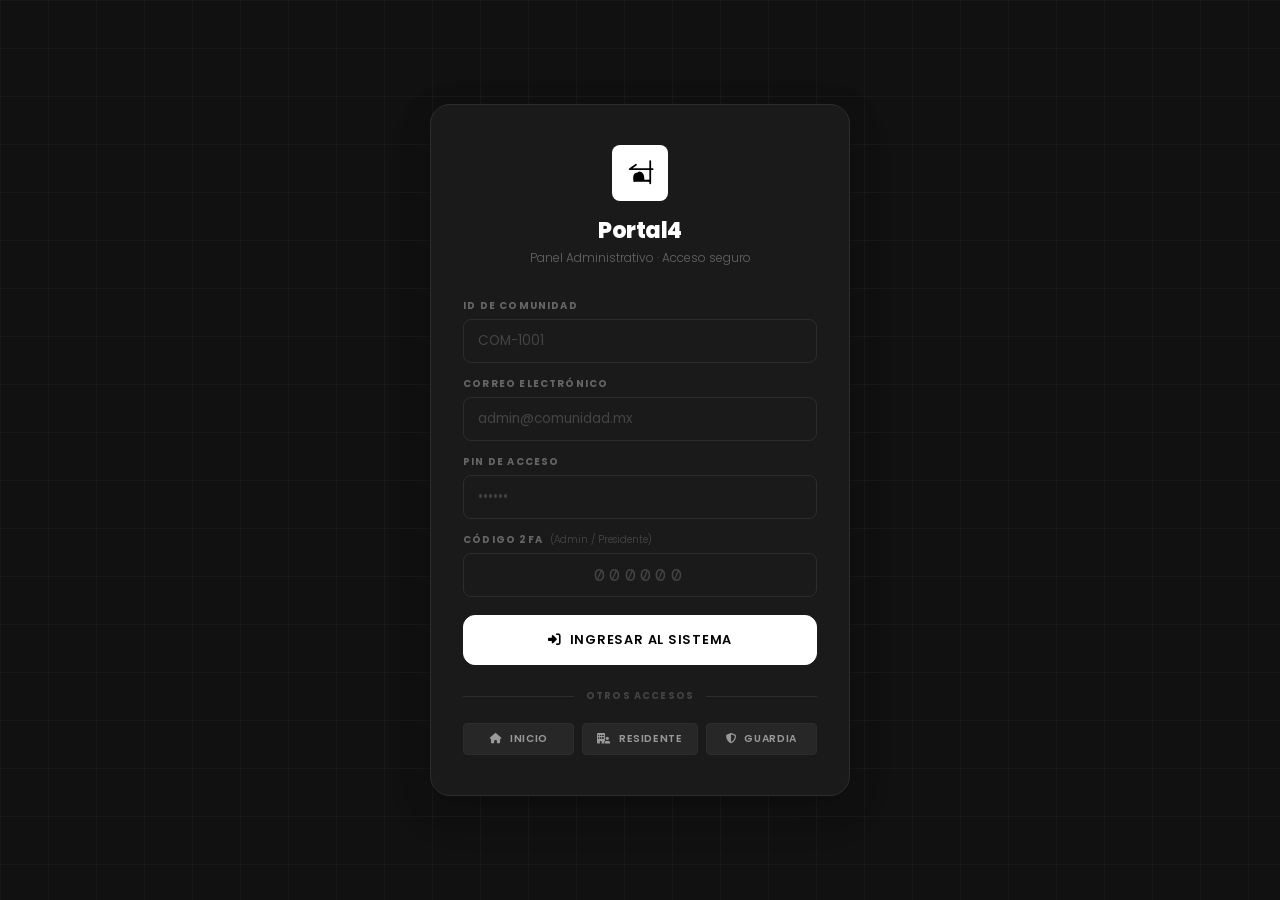
==== commit be32bb4b: "Rev.04" ====
--- a/admin.html
+++ b/admin.html
@@ -1,34 +1,34 @@
 <!DOCTYPE html>
 <html lang="es">
 <head>
-  <meta charset="UTF-8">
-  <meta name="viewport" content="width=device-width, initial-scale=1.0">
-  <title>Portal 4 — Panel Administrativo</title>
-  <link rel="stylesheet" href="https://cdnjs.cloudflare.com/ajax/libs/font-awesome/6.5.0/css/all.min.css">
-  <link rel="stylesheet" href="./assets/css/styles.css">
-  <style>
-    .stats-grid { display:grid; grid-template-columns:repeat(5,1fr); gap:14px; }
-    @media(max-width:1200px){.stats-grid{grid-template-columns:repeat(3,1fr);}}
-    @media(max-width:700px) {.stats-grid{grid-template-columns:repeat(2,1fr);}}
-    .main-grid  { display:grid; grid-template-columns:1fr 360px; gap:20px; align-items:start; }
-    @media(max-width:1100px){.main-grid{grid-template-columns:1fr;}}
-    .cards-grid { display:grid; grid-template-columns:repeat(auto-fill,minmax(300px,1fr)); gap:14px; }
-    .bar-row    { display:flex; align-items:center; gap:10px; margin-bottom:10px; }
-    .bar-track  { flex:1; background:var(--ink-border); border-radius:99px; height:8px; overflow:hidden; }
-    .bar-fill   { height:100%; border-radius:99px; transition:width .5s ease; }
-    .bar-fill.income  { background:linear-gradient(90deg,var(--copper),var(--gold)); }
-    .bar-fill.expense { background:linear-gradient(90deg,var(--danger),#ff8a80); }
-    .bar-val    { font-size:.7rem; font-weight:700; color:var(--white); width:90px; flex-shrink:0; }
-    .unit-grid  { display:grid; grid-template-columns:repeat(auto-fill,minmax(60px,1fr)); gap:6px; }
-    .unit-cell  { aspect-ratio:1; border-radius:var(--r-sm); display:flex; flex-direction:column; align-items:center; justify-content:center; font-size:.65rem; font-weight:700; cursor:pointer; transition:var(--transition); border:1px solid var(--ink-border); gap:2px; }
-    .unit-cell.ok     { background:rgba(63,185,80,.1);  color:var(--success); border-color:rgba(63,185,80,.3); }
-    .unit-cell.moroso { background:rgba(248,81,73,.1);  color:var(--danger);  border-color:rgba(248,81,73,.3); }
-    .unit-cell.pend   { background:rgba(210,153,34,.08);color:var(--warning); border-color:rgba(210,153,34,.25); }
-    .unit-cell:hover  { transform:scale(1.08); box-shadow:var(--shadow-sm); }
-    .activity-item { display:flex; gap:12px; padding:12px 0; border-bottom:1px solid var(--ink-border-soft); }
-    .activity-item:last-child { border-bottom:none; }
-    .activity-icon { width:34px; height:34px; border-radius:var(--r-sm); flex-shrink:0; display:flex; align-items:center; justify-content:center; font-size:.8rem; }
-  </style>
+<meta charset="UTF-8"><meta name="viewport" content="width=device-width,initial-scale=1.0">
+<title>Portal4 — Panel Administrativo</title>
+<link rel="stylesheet" href="https://cdnjs.cloudflare.com/ajax/libs/font-awesome/6.5.0/css/all.min.css">
+<link rel="stylesheet" href="./assets/css/styles.css">
+<style>
+.stats-grid{display:grid;grid-template-columns:repeat(5,1fr);gap:14px}
+@media(max-width:1200px){.stats-grid{grid-template-columns:repeat(3,1fr)}}
+@media(max-width:700px){.stats-grid{grid-template-columns:repeat(2,1fr)}}
+.main-grid{display:grid;grid-template-columns:1fr 360px;gap:20px;align-items:start}
+@media(max-width:1100px){.main-grid{grid-template-columns:1fr}}
+.cards-grid{display:grid;grid-template-columns:repeat(auto-fill,minmax(300px,1fr));gap:14px}
+.bar-row{display:flex;align-items:center;gap:10px;margin-bottom:10px}
+.bar-track{flex:1;background:var(--g700);border-radius:99px;height:8px;overflow:hidden}
+.bar-fill{height:100%;border-radius:99px;transition:width .5s ease}
+.bar-fill.income{background:var(--success)}.bar-fill.expense{background:var(--danger)}
+.bar-val{font-size:.7rem;font-weight:700;color:var(--white);width:90px;flex-shrink:0}
+.unit-grid{display:grid;grid-template-columns:repeat(auto-fill,minmax(56px,1fr));gap:6px}
+.unit-cell{aspect-ratio:1;border-radius:var(--r-sm);display:flex;flex-direction:column;align-items:center;justify-content:center;font-size:.62rem;font-weight:700;cursor:pointer;transition:var(--transition);border:1px solid var(--g700);gap:2px}
+.unit-cell.ok{background:rgba(63,185,80,.1);color:var(--success);border-color:rgba(63,185,80,.3)}
+.unit-cell.moroso{background:rgba(248,81,73,.1);color:var(--danger);border-color:rgba(248,81,73,.3)}
+.unit-cell.pend{background:rgba(210,153,34,.08);color:var(--warning);border-color:rgba(210,153,34,.25)}
+.unit-cell:hover{transform:scale(1.07);box-shadow:var(--shadow-sm)}
+.activity-item{display:flex;gap:12px;padding:12px 0;border-bottom:1px solid var(--g700)}
+.activity-item:last-child{border-bottom:none}
+.activity-icon{width:34px;height:34px;border-radius:var(--r-sm);flex-shrink:0;display:flex;align-items:center;justify-content:center;font-size:.8rem}
+/* row actions spacing in tables */
+.p4-table td .action-group{justify-content:flex-end}
+</style>
 </head>
 <body>
 
@@ -36,61 +36,41 @@
 <div id="loginScreen" class="login-screen">
   <div class="login-card">
     <div class="login-logo">
-      <div class="login-mark">4</div>
-      <h2>Portal 4</h2>
-      <p>Gestión de condominios · Acceso seguro</p>
+      <div class="login-mark">
+        <svg width="32" height="32" viewBox="0 0 210 210" fill="none"><g transform="matrix(1.0548463,0,0,1.0548463,-1.8946013,-10.673863)"><path d="M76.084295,57.884862 37.206138,86.010677 H179.75259" stroke="#000" stroke-width="11" stroke-linecap="round" stroke-linejoin="round" fill="none"/><path d="M165.00665,35.552725 V174.12824" stroke="#000" stroke-width="11" stroke-linecap="round" fill="none"/><path d="m83.342184,107.44075c-7.568518,0-13.490671,2.801-17.766413,8.40367-4.324865,5.55353-6.487177,13.0485-6.487177,22.48455 0,3.73513 0.07354,8.28115 0.221383,13.6381l2.150408,12.91861c13.466079-.73718 38.046375-.99259 54.952745-.99259 19.65846,0 36.46653.3685 50.42409,1.1057v-14.15399c-15.18623.7863-28.13651,1.17923-38.85035,1.17923 0.0982-1.32698 0.14746-2.89931 0.14746-4.71772 0-14.35071-2.77667-25.77738-8.33015-34.27967-5.55352-8.50234-13.933401-12.75338-25.138725-12.75338z" fill="#000" stroke="none"/></g></svg>
+      </div>
+      <h2>Portal4</h2>
+      <p>Panel Administrativo · Acceso seguro</p>
     </div>
     <div style="display:flex;flex-direction:column;gap:14px">
-      <div>
-        <label class="field-label">ID de Comunidad</label>
-        <input type="text" id="loginCom" class="input-field" placeholder="COM-1001"
-               autocomplete="off" onkeydown="if(event.key==='Enter')login()">
-      </div>
-      <div>
-        <label class="field-label">Correo electrónico</label>
-        <input type="email" id="loginUsr" class="input-field" placeholder="admin@comunidad.mx"
-               autocomplete="username" onkeydown="if(event.key==='Enter')login()">
-      </div>
-      <div>
-        <label class="field-label">PIN de acceso</label>
-        <input type="password" id="loginPin" class="input-field" placeholder="••••••"
-               maxlength="6" autocomplete="current-password" onkeydown="if(event.key==='Enter')login()">
-      </div>
-      <div>
-        <label class="field-label">Código 2FA
-          <span style="font-weight:400;text-transform:none;letter-spacing:0;margin-left:6px;font-size:.65rem;opacity:.6">(solo Admin / Presidente)</span>
-        </label>
-        <input type="text" id="loginOtp" class="input-field" placeholder="000000"
-               style="font-family:'DM Mono',monospace;letter-spacing:.25em;font-size:1.1rem;text-align:center"
-               maxlength="6" inputmode="numeric" onkeydown="if(event.key==='Enter')login()">
-      </div>
-      <!-- Error display — inline, no page reload -->
+      <div><label class="field-label">ID de Comunidad</label><input type="text" id="loginCom" class="input-field" placeholder="COM-1001" autocomplete="off" onkeydown="if(event.key==='Enter')login()"></div>
+      <div><label class="field-label">Correo electrónico</label><input type="email" id="loginUsr" class="input-field" placeholder="admin@comunidad.mx" autocomplete="username" onkeydown="if(event.key==='Enter')login()"></div>
+      <div><label class="field-label">PIN de acceso</label><input type="password" id="loginPin" class="input-field" placeholder="••••••" maxlength="6" autocomplete="current-password" onkeydown="if(event.key==='Enter')login()"></div>
+      <div><label class="field-label">Código 2FA <span style="font-weight:300;text-transform:none;letter-spacing:0;margin-left:4px;font-size:.62rem;opacity:.6">(Admin / Presidente)</span></label>
+        <input type="text" id="loginOtp" class="input-field" placeholder="000000" style="font-family:'DM Mono',monospace;letter-spacing:.25em;font-size:1.1rem;text-align:center" maxlength="6" inputmode="numeric" onkeydown="if(event.key==='Enter')login()"></div>
       <div id="loginError" style="display:none;background:rgba(248,81,73,.08);border:1px solid rgba(248,81,73,.3);border-radius:var(--r-md);padding:10px 14px;font-size:.8rem;color:var(--danger);line-height:1.5"></div>
-      <button id="loginBtn" onclick="login()" class="btn btn-primary btn-lg" style="width:100%;margin-top:4px">
-        <i class="fas fa-right-to-bracket"></i> Ingresar al sistema
-      </button>
+      <button id="loginBtn" onclick="login()" class="btn btn-primary btn-lg" style="width:100%;margin-top:4px"><i class="fas fa-right-to-bracket"></i> Ingresar al sistema</button>
     </div>
     <div class="login-divider" style="margin-top:1.5rem">Otros accesos</div>
     <div style="display:flex;gap:8px">
-      <a href="./residentes.html" class="btn btn-outline btn-sm" style="flex:1;text-decoration:none"><i class="fas fa-building-user"></i> Residente</a>
-      <a href="./guardia.html"    class="btn btn-outline btn-sm" style="flex:1;text-decoration:none"><i class="fas fa-shield-halved"></i> Guardia</a>
-    </div>
-  </div>
-</div>
-
-<!-- ══ APP SHELL ══ -->
+      <a href="./index.html" class="btn btn-ghost btn-sm" style="flex:1;text-decoration:none"><i class="fas fa-home"></i> Inicio</a>
+      <a href="./residentes.html" class="btn btn-ghost btn-sm" style="flex:1;text-decoration:none"><i class="fas fa-building-user"></i> Residente</a>
+      <a href="./guardia.html" class="btn btn-ghost btn-sm" style="flex:1;text-decoration:none"><i class="fas fa-shield-halved"></i> Guardia</a>
+    </div>
+  </div>
+</div>
+
+<!-- ══ APP ══ -->
 <div id="appShell" style="display:none">
-
   <nav class="navbar">
     <div style="display:flex;align-items:center;gap:16px">
-      <a href="#" class="navbar-brand" onclick="return false">
-        <div class="navbar-logo">4</div>
-        <div>
-          <div class="navbar-brand-name">Portal 4</div>
-          <div class="navbar-brand-sub" id="navComId">—</div>
-        </div>
+      <a href="./index.html" class="navbar-brand" title="Ir al inicio">
+        <div class="navbar-logo">
+          <svg width="20" height="20" viewBox="0 0 210 210" fill="none"><g transform="matrix(1.0548463,0,0,1.0548463,-1.8946013,-10.673863)"><path d="M76.084295,57.884862 37.206138,86.010677 H179.75259" stroke="#000" stroke-width="11" stroke-linecap="round" stroke-linejoin="round" fill="none"/><path d="M165.00665,35.552725 V174.12824" stroke="#000" stroke-width="11" stroke-linecap="round" fill="none"/><path d="m83.342184,107.44075c-7.568518,0-13.490671,2.801-17.766413,8.40367-4.324865,5.55353-6.487177,13.0485-6.487177,22.48455 0,3.73513 0.07354,8.28115 0.221383,13.6381l2.150408,12.91861c13.466079-.73718 38.046375-.99259 54.952745-.99259 19.65846,0 36.46653.3685 50.42409,1.1057v-14.15399c-15.18623.7863-28.13651,1.17923-38.85035,1.17923 0.0982-1.32698 0.14746-2.89931 0.14746-4.71772 0-14.35071-2.77667-25.77738-8.33015-34.27967-5.55352-8.50234-13.933401-12.75338-25.138725-12.75338z" fill="#000" stroke="none"/></g></svg>
+        </div>
+        <div><div class="navbar-brand-name">Portal4</div><div class="navbar-brand-sub" id="navComId">—</div></div>
       </a>
-      <span class="navbar-tagline" id="navTagline">Panel de administración</span>
+      <span class="navbar-tagline" id="navTagline">Panel administrativo</span>
     </div>
     <div class="navbar-nav" id="mainNav">
       <a href="#" class="nav-link active" onclick="ir('dashboard',this)"><i class="fas fa-gauge-high"></i> <span>Dashboard</span></a>
@@ -101,16 +81,15 @@
       <a href="#" class="nav-link" onclick="ir('incidencias',this)"><i class="fas fa-triangle-exclamation"></i> <span>Incidencias</span></a>
     </div>
     <div style="display:flex;align-items:center;gap:10px">
-      <div class="nav-user">
-        <div class="nav-avatar" id="navAvatar">?</div>
-        <div><div class="nav-user-name" id="navNombre">—</div><div class="nav-user-role" id="navRole">—</div></div>
-      </div>
+      <button class="share-btn" onclick="shareSnapshot('dashboard',document.getElementById('appShell'))"><i class="fas fa-share-nodes"></i> Compartir</button>
+      <div class="nav-user"><div class="nav-avatar" id="navAvatar">?</div><div><div class="nav-user-name" id="navNombre">—</div><div class="nav-user-role" id="navRole">—</div></div></div>
       <button class="btn-logout" title="Cerrar sesión" onclick="logout()"><i class="fas fa-arrow-right-from-bracket"></i></button>
       <button class="hamburger" id="hbBtn" onclick="toggleMobNav()"><span></span><span></span><span></span></button>
     </div>
   </nav>
 
   <div class="mobile-nav" id="mobNav">
+    <a href="./index.html" class="nav-link"><i class="fas fa-home"></i> Inicio (landing)</a>
     <a href="#" class="nav-link" onclick="ir('dashboard',this);closeMobNav()"><i class="fas fa-gauge-high"></i> Dashboard</a>
     <a href="#" class="nav-link" onclick="ir('residentes',this);closeMobNav()"><i class="fas fa-users"></i> Residentes</a>
     <a href="#" class="nav-link" onclick="ir('finanzas',this);closeMobNav()"><i class="fas fa-coins"></i> Finanzas</a>
@@ -123,67 +102,75 @@
 
   <main style="padding:20px 24px;position:relative;z-index:1">
 
-    <!-- ═══ DASHBOARD ═══ -->
+    <!-- DASHBOARD -->
     <section id="sec-dashboard" class="page-enter">
       <div style="display:flex;align-items:flex-start;justify-content:space-between;gap:16px;margin-bottom:24px;flex-wrap:wrap">
         <div><div class="section-eyebrow">Bienvenido</div><h1 class="section-title" id="dashTitle">Panel Principal</h1></div>
         <div style="display:flex;gap:10px;flex-wrap:wrap">
+          <button class="share-btn" onclick="shareSnapshot('overview',document.getElementById('sec-dashboard'))"><i class="fas fa-share-nodes"></i> Compartir vista</button>
           <button class="btn btn-outline btn-sm" onclick="cargarDashboard()"><i class="fas fa-rotate-right"></i> Actualizar</button>
           <button class="btn btn-primary btn-sm" onclick="abrirModal('modalPago')"><i class="fas fa-plus"></i> Registrar pago</button>
         </div>
       </div>
       <div class="stats-grid" style="margin-bottom:20px">
-        <div class="stat-card s-gold"><div class="stat-icon" style="background:rgba(212,175,55,.12);color:var(--gold)"><i class="fas fa-building"></i></div><div><div class="stat-value" id="stTotal">—</div><div class="stat-label">Total unidades</div></div></div>
+        <div class="stat-card s-gold"><div class="stat-icon" style="background:rgba(255,255,255,.06);color:var(--g300)"><i class="fas fa-building"></i></div><div><div class="stat-value" id="stTotal">—</div><div class="stat-label">Total unidades</div></div></div>
         <div class="stat-card s-green"><div class="stat-icon" style="background:rgba(63,185,80,.1);color:var(--success)"><i class="fas fa-check-circle"></i></div><div><div class="stat-value" id="stAlDia">—</div><div class="stat-label">Al corriente</div></div></div>
         <div class="stat-card s-red"><div class="stat-icon" style="background:rgba(248,81,73,.08);color:var(--danger)"><i class="fas fa-exclamation-circle"></i></div><div><div class="stat-value" id="stMorosos">—</div><div class="stat-label">Morosos</div></div></div>
-        <div class="stat-card s-copper"><div class="stat-icon" style="background:var(--copper-mist);color:var(--copper-light)"><i class="fas fa-coins"></i></div><div><div class="stat-value" id="stIngresos">—</div><div class="stat-label">Ingresos mes</div></div></div>
+        <div class="stat-card s-copper"><div class="stat-icon" style="background:rgba(255,255,255,.06);color:var(--g300)"><i class="fas fa-coins"></i></div><div><div class="stat-value" id="stIngresos">—</div><div class="stat-label">Ingresos mes</div></div></div>
         <div class="stat-card s-blue"><div class="stat-icon" style="background:rgba(88,166,255,.08);color:var(--info)"><i class="fas fa-ticket"></i></div><div><div class="stat-value" id="stInc">—</div><div class="stat-label">Incidencias abiertas</div></div></div>
       </div>
       <div class="main-grid">
         <div style="display:flex;flex-direction:column;gap:20px">
           <div class="card" style="padding:1.5rem">
             <div style="display:flex;align-items:center;justify-content:space-between;margin-bottom:16px;flex-wrap:wrap;gap:10px">
-              <div><div class="section-eyebrow">Vista rápida</div><h3 style="font-family:'Playfair Display',serif;font-size:1.1rem;color:var(--white)">Mapa de Unidades</h3></div>
-              <div style="display:flex;gap:12px;font-size:.68rem">
-                <span style="color:var(--success)">● Al corriente</span>
-                <span style="color:var(--danger)">● Moroso</span>
-                <span style="color:var(--warning)">● Pendiente</span>
+              <div><div class="section-eyebrow">Vista rápida</div><h3 class="section-title" style="font-size:1.05rem">Mapa de Unidades</h3></div>
+              <div style="display:flex;gap:12px;font-size:.66rem;align-items:center">
+                <span style="color:var(--success)">● Al corriente</span><span style="color:var(--danger)">● Moroso</span><span style="color:var(--warning)">● Pendiente</span>
               </div>
             </div>
-            <div class="unit-grid" id="unitGrid"><div class="skeleton" style="height:60px"></div><div class="skeleton" style="height:60px"></div><div class="skeleton" style="height:60px"></div></div>
+            <div class="unit-grid" id="unitGrid"></div>
           </div>
           <div class="card" style="padding:1.5rem">
             <div style="display:flex;align-items:center;justify-content:space-between;margin-bottom:16px;flex-wrap:wrap;gap:10px">
-              <div><div class="section-eyebrow">Cobranza</div><h3 style="font-family:'Playfair Display',serif;font-size:1.1rem;color:var(--white)">Unidades Morosas</h3></div>
-              <button class="btn btn-danger-ghost btn-sm" onclick="enviarAvisosMasivos()"><i class="fas fa-envelope"></i> Avisos masivos</button>
+              <div><div class="section-eyebrow">Cobranza</div><h3 class="section-title" style="font-size:1.05rem">Unidades Morosas</h3></div>
+              <div style="display:flex;gap:8px">
+                <button class="share-btn" onclick="shareSnapshot('morosos',document.getElementById('morososBody'))"><i class="fas fa-share-nodes"></i></button>
+                <button class="btn btn-danger-ghost btn-sm" onclick="enviarAvisosMasivos()"><i class="fas fa-envelope"></i> Avisos masivos</button>
+              </div>
             </div>
-            <div class="p4-table-wrap"><table class="p4-table"><thead><tr><th>Unidad</th><th>Propietario</th><th>Acciones</th></tr></thead><tbody id="morososBody"><tr><td colspan="3" style="text-align:center;padding:20px;color:var(--slate)">Cargando…</td></tr></tbody></table></div>
+            <div class="p4-table-wrap"><table class="p4-table"><thead><tr><th>Unidad</th><th>Propietario</th><th>Acciones</th></tr></thead><tbody id="morososBody"></tbody></table></div>
           </div>
         </div>
         <div style="display:flex;flex-direction:column;gap:20px">
           <div class="chart-wrap">
             <div class="section-eyebrow" style="margin-bottom:4px">Resumen financiero</div>
-            <h3 style="font-family:'Playfair Display',serif;font-size:1rem;color:var(--white);margin-bottom:20px">Ingresos vs Egresos</h3>
+            <div style="display:flex;align-items:center;justify-content:space-between">
+              <h3 class="section-title" style="font-size:1rem;margin-bottom:16px">Ingresos vs Egresos</h3>
+              <button class="share-btn" onclick="shareSnapshot('finanzas',document.querySelector('.chart-wrap'))"><i class="fas fa-share-nodes"></i></button>
+            </div>
             <div id="finChart"><div class="skeleton" style="height:130px"></div></div>
-            <div style="display:flex;justify-content:space-between;margin-top:16px;padding-top:14px;border-top:1px solid var(--ink-border)">
-              <div><div style="font-size:.65rem;color:var(--slate);text-transform:uppercase;letter-spacing:.08em">Balance neto</div><div style="font-family:'DM Mono',monospace;font-size:1rem;font-weight:700;margin-top:2px" id="balVal">—</div></div>
+            <div style="display:flex;justify-content:space-between;margin-top:16px;padding-top:14px;border-top:1px solid var(--g700)">
+              <div><div style="font-size:.62rem;color:var(--g500);text-transform:uppercase;letter-spacing:.08em">Balance neto</div><div style="font-family:'DM Mono',monospace;font-size:1rem;font-weight:700;margin-top:2px" id="balVal">—</div></div>
               <button class="btn btn-ghost btn-sm" onclick="ir('finanzas')">Ver detalles <i class="fas fa-arrow-right"></i></button>
             </div>
           </div>
           <div class="card" style="padding:1.5rem">
-            <div class="section-eyebrow" style="margin-bottom:4px">Sistema</div>
-            <h3 style="font-family:'Playfair Display',serif;font-size:1rem;color:var(--white);margin-bottom:16px">Actividad Reciente</h3>
+            <div style="display:flex;align-items:center;justify-content:space-between;margin-bottom:16px">
+              <div><div class="section-eyebrow">Sistema</div><h3 class="section-title" style="font-size:1rem">Actividad Reciente</h3></div>
+              <button class="share-btn" onclick="shareSnapshot('actividad',document.getElementById('actFeed'))"><i class="fas fa-share-nodes"></i></button>
+            </div>
             <div id="actFeed"><div class="skeleton" style="height:50px;margin-bottom:8px"></div><div class="skeleton" style="height:50px;margin-bottom:8px"></div><div class="skeleton" style="height:50px"></div></div>
           </div>
         </div>
       </div>
     </section>
 
-    <!-- ═══ RESIDENTES ═══ -->
+    <!-- RESIDENTES -->
     <section id="sec-residentes" style="display:none">
       <div style="display:flex;align-items:flex-start;justify-content:space-between;gap:16px;margin-bottom:24px;flex-wrap:wrap">
         <div><div class="section-eyebrow">Administración</div><h1 class="section-title">Residentes y Propiedades</h1></div>
         <div style="display:flex;gap:10px;flex-wrap:wrap">
+          <button class="share-btn" onclick="shareSnapshot('residentes',document.getElementById('sec-residentes'))"><i class="fas fa-share-nodes"></i> Compartir</button>
           <button class="btn btn-primary btn-sm" onclick="abrirModal('modalUsuario')"><i class="fas fa-user-plus"></i> Nuevo residente</button>
           <button class="btn btn-outline btn-sm" onclick="abrirModal('modalPropiedad')"><i class="fas fa-building-plus"></i> Nueva unidad</button>
         </div>
@@ -193,22 +180,20 @@
         <button class="tab-btn" onclick="swTab('propiedades',this)"><i class="fas fa-building"></i> Propiedades <span class="tab-badge" id="badgeP">0</span></button>
       </div>
       <div id="tabUsuarios">
-        <div class="search-bar" style="max-width:360px;margin-bottom:16px">
-          <i class="fas fa-search search-icon"></i>
-          <input class="input-field" id="buscarU" placeholder="Buscar por nombre, email o unidad…" style="padding-left:44px" oninput="filtrarU(this.value)">
-        </div>
-        <div class="p4-table-wrap"><table class="p4-table"><thead><tr><th>ID</th><th>Nombre</th><th>Email</th><th>Rol</th><th>Unidad</th><th>Estatus</th><th>Acciones</th></tr></thead><tbody id="tbUsuarios"><tr><td colspan="7" style="text-align:center;padding:24px;color:var(--slate)">Cargando…</td></tr></tbody></table></div>
+        <div class="search-bar" style="max-width:360px;margin-bottom:16px"><i class="fas fa-search search-icon"></i><input class="input-field" id="buscarU" placeholder="Nombre, email o unidad…" style="padding-left:44px" oninput="filtrarU(this.value)"></div>
+        <div class="p4-table-wrap"><table class="p4-table"><thead><tr><th>ID</th><th>Nombre</th><th>Email</th><th>Rol</th><th>Unidad</th><th>Estatus</th><th>Acciones</th></tr></thead><tbody id="tbUsuarios"></tbody></table></div>
       </div>
       <div id="tabPropiedades" style="display:none">
-        <div class="p4-table-wrap"><table class="p4-table"><thead><tr><th>ID</th><th>Torre</th><th>Unidad</th><th>Propietario</th><th>M²</th><th>Estado cuenta</th><th>Acciones</th></tr></thead><tbody id="tbPropiedades"><tr><td colspan="7" style="text-align:center;padding:24px;color:var(--slate)">Cargando…</td></tr></tbody></table></div>
+        <div class="p4-table-wrap"><table class="p4-table"><thead><tr><th>ID</th><th>Torre</th><th>Unidad</th><th>Propietario</th><th>M²</th><th>Estado cuenta</th><th>Acciones</th></tr></thead><tbody id="tbPropiedades"></tbody></table></div>
       </div>
     </section>
 
-    <!-- ═══ FINANZAS ═══ -->
+    <!-- FINANZAS -->
     <section id="sec-finanzas" style="display:none">
       <div style="display:flex;align-items:flex-start;justify-content:space-between;gap:16px;margin-bottom:24px;flex-wrap:wrap">
         <div><div class="section-eyebrow">Motor financiero</div><h1 class="section-title">Finanzas del Condominio</h1></div>
         <div style="display:flex;gap:10px;flex-wrap:wrap">
+          <button class="share-btn" onclick="shareSnapshot('finanzas',document.getElementById('sec-finanzas'))"><i class="fas fa-share-nodes"></i> Compartir</button>
           <button class="btn btn-primary btn-sm" onclick="abrirModal('modalPago')"><i class="fas fa-plus"></i> Ingreso</button>
           <button class="btn btn-outline btn-sm" onclick="abrirModal('modalEgreso')"><i class="fas fa-minus"></i> Egreso</button>
         </div>
@@ -216,45 +201,52 @@
       <div style="display:grid;grid-template-columns:repeat(auto-fit,minmax(200px,1fr));gap:14px;margin-bottom:24px">
         <div class="stat-card s-green"><div class="stat-icon" style="background:rgba(63,185,80,.1);color:var(--success)"><i class="fas fa-arrow-trend-up"></i></div><div><div class="stat-value" id="finTotIng">$0</div><div class="stat-label">Ingresos totales</div></div></div>
         <div class="stat-card s-red"><div class="stat-icon" style="background:rgba(248,81,73,.08);color:var(--danger)"><i class="fas fa-arrow-trend-down"></i></div><div><div class="stat-value" id="finTotEgr">$0</div><div class="stat-label">Egresos totales</div></div></div>
-        <div class="stat-card s-copper"><div class="stat-icon" style="background:var(--copper-mist);color:var(--copper-light)"><i class="fas fa-scale-balanced"></i></div><div><div class="stat-value" id="finBal">$0</div><div class="stat-label">Balance neto</div></div></div>
+        <div class="stat-card s-copper"><div class="stat-icon" style="background:rgba(255,255,255,.06);color:var(--g300)"><i class="fas fa-scale-balanced"></i></div><div><div class="stat-value" id="finBal">$0</div><div class="stat-label">Balance neto</div></div></div>
       </div>
       <div class="tab-bar">
         <button class="tab-btn active" onclick="swFinTab('ing',this)"><i class="fas fa-arrow-down" style="color:var(--success)"></i> Ingresos</button>
         <button class="tab-btn" onclick="swFinTab('egr',this)"><i class="fas fa-arrow-up" style="color:var(--danger)"></i> Egresos</button>
       </div>
-      <div id="tabIng"><div class="p4-table-wrap"><table class="p4-table"><thead><tr><th>ID</th><th>Unidad</th><th>Propietario</th><th>Concepto</th><th>Monto</th><th>Método</th><th>Período</th><th>Fecha</th><th>Estado</th></tr></thead><tbody id="tbIng"><tr><td colspan="9" style="text-align:center;padding:24px;color:var(--slate)">Cargando…</td></tr></tbody></table></div></div>
-      <div id="tabEgr" style="display:none"><div class="p4-table-wrap"><table class="p4-table"><thead><tr><th>ID</th><th>Concepto</th><th>Proveedor</th><th>Monto</th><th>Categoría</th><th>Fecha</th></tr></thead><tbody id="tbEgr"><tr><td colspan="6" style="text-align:center;padding:24px;color:var(--slate)">Cargando…</td></tr></tbody></table></div></div>
+      <div id="tabIng"><div class="p4-table-wrap"><table class="p4-table"><thead><tr><th>ID</th><th>Unidad</th><th>Propietario</th><th>Concepto</th><th>Monto</th><th>Método</th><th>Período</th><th>Fecha</th><th>Estado</th><th>Acciones</th></tr></thead><tbody id="tbIng"></tbody></table></div></div>
+      <div id="tabEgr" style="display:none"><div class="p4-table-wrap"><table class="p4-table"><thead><tr><th>ID</th><th>Concepto</th><th>Proveedor</th><th>Monto</th><th>Categoría</th><th>Fecha</th><th>Acciones</th></tr></thead><tbody id="tbEgr"></tbody></table></div></div>
     </section>
 
-    <!-- ═══ AMENIDADES ═══ -->
+    <!-- AMENIDADES -->
     <section id="sec-amenidades" style="display:none">
       <div style="display:flex;align-items:flex-start;justify-content:space-between;gap:16px;margin-bottom:24px;flex-wrap:wrap">
         <div><div class="section-eyebrow">Reservaciones</div><h1 class="section-title">Amenidades</h1></div>
-        <button class="btn btn-ghost btn-sm" onclick="cargarAmenidades()"><i class="fas fa-rotate-right"></i> Actualizar</button>
-      </div>
-      <div class="p4-table-wrap"><table class="p4-table"><thead><tr><th>ID</th><th>Unidad</th><th>Amenidad</th><th>Fecha</th><th>Hora</th><th>Duración</th><th>Residente</th><th>Estado</th><th>Acción</th></tr></thead><tbody id="tbAmen"><tr><td colspan="9" style="text-align:center;padding:24px;color:var(--slate)">Cargando…</td></tr></tbody></table></div>
+        <div style="display:flex;gap:10px;flex-wrap:wrap">
+          <button class="share-btn" onclick="shareSnapshot('amenidades',document.getElementById('sec-amenidades'))"><i class="fas fa-share-nodes"></i></button>
+          <button class="btn btn-primary btn-sm" onclick="abrirModal('modalNuevaAmen')"><i class="fas fa-plus"></i> Nueva amenidad</button>
+          <button class="btn btn-ghost btn-sm" onclick="cargarAmenidades()"><i class="fas fa-rotate-right"></i> Actualizar</button>
+        </div>
+      </div>
+      <div class="p4-table-wrap"><table class="p4-table"><thead><tr><th>ID</th><th>Unidad</th><th>Amenidad</th><th>Fecha</th><th>Hora</th><th>Duración</th><th>Residente</th><th>Estado</th><th>Acciones</th></tr></thead><tbody id="tbAmen"></tbody></table></div>
     </section>
 
-    <!-- ═══ VISITANTES ═══ -->
+    <!-- VISITANTES -->
     <section id="sec-visitantes" style="display:none">
       <div style="display:flex;align-items:flex-start;justify-content:space-between;gap:16px;margin-bottom:24px;flex-wrap:wrap">
         <div><div class="section-eyebrow">Control de acceso</div><h1 class="section-title">Registro de Visitantes</h1></div>
-        <button class="btn btn-outline btn-sm" onclick="abrirModal('modalQRVal')"><i class="fas fa-qrcode"></i> Validar QR</button>
-      </div>
-      <div class="p4-table-wrap"><table class="p4-table"><thead><tr><th>ID</th><th>Código</th><th>Unidad</th><th>Residente</th><th>Visitante</th><th>Fecha visita</th><th>Placa</th><th>Estado</th></tr></thead><tbody id="tbVis"><tr><td colspan="8" style="text-align:center;padding:24px;color:var(--slate)">Cargando…</td></tr></tbody></table></div>
+        <div style="display:flex;gap:10px;flex-wrap:wrap">
+          <button class="share-btn" onclick="shareSnapshot('visitantes',document.getElementById('sec-visitantes'))"><i class="fas fa-share-nodes"></i></button>
+          <button class="btn btn-primary btn-sm" onclick="abrirModal('modalNuevoVis')"><i class="fas fa-plus"></i> Nuevo pase</button>
+          <button class="btn btn-outline btn-sm" onclick="abrirModal('modalQRVal')"><i class="fas fa-qrcode"></i> Validar QR</button>
+        </div>
+      </div>
+      <div class="p4-table-wrap"><table class="p4-table"><thead><tr><th>ID</th><th>Código</th><th>Unidad</th><th>Residente</th><th>Visitante</th><th>Fecha visita</th><th>Placa</th><th>Estado</th><th>Acciones</th></tr></thead><tbody id="tbVis"></tbody></table></div>
     </section>
 
-    <!-- ═══ INCIDENCIAS ═══ -->
+    <!-- INCIDENCIAS -->
     <section id="sec-incidencias" style="display:none">
       <div style="display:flex;align-items:flex-start;justify-content:space-between;gap:16px;margin-bottom:24px;flex-wrap:wrap">
         <div><div class="section-eyebrow">Soporte</div><h1 class="section-title">Incidencias y Tickets</h1></div>
-        <button class="btn btn-ghost btn-sm" onclick="cargarIncidencias()"><i class="fas fa-rotate-right"></i> Actualizar</button>
-      </div>
-      <div class="cards-grid" id="gridInc">
-        <div class="skeleton" style="height:180px;border-radius:var(--r-xl)"></div>
-        <div class="skeleton" style="height:180px;border-radius:var(--r-xl)"></div>
-        <div class="skeleton" style="height:180px;border-radius:var(--r-xl)"></div>
-      </div>
+        <div style="display:flex;gap:10px;flex-wrap:wrap">
+          <button class="share-btn" onclick="shareSnapshot('incidencias',document.getElementById('sec-incidencias'))"><i class="fas fa-share-nodes"></i></button>
+          <button class="btn btn-ghost btn-sm" onclick="cargarIncidencias()"><i class="fas fa-rotate-right"></i> Actualizar</button>
+        </div>
+      </div>
+      <div class="cards-grid" id="gridInc"></div>
     </section>
 
   </main>
@@ -279,10 +271,7 @@
       </div>
       <div><label class="field-label">Referencia (opcional)</label><input class="input-field" id="pagoRef" placeholder="Número de transacción"></div>
     </div>
-    <div class="modal-footer">
-      <button class="btn btn-outline btn-sm" onclick="cerrarModal('modalPago')">Cancelar</button>
-      <button class="btn btn-primary btn-sm" onclick="guardarPago()"><i class="fas fa-check"></i> Confirmar pago</button>
-    </div>
+    <div class="modal-footer"><button class="btn btn-outline btn-sm" onclick="cerrarModal('modalPago')">Cancelar</button><button class="btn btn-primary btn-sm" onclick="guardarPago()"><i class="fas fa-check"></i> Confirmar pago</button></div>
   </div>
 </div>
 
@@ -293,25 +282,23 @@
       <div><label class="field-label">Concepto</label><input class="input-field" id="egrConcepto" placeholder="Descripción del gasto"></div>
       <div style="display:grid;grid-template-columns:1fr 1fr;gap:12px">
         <div><label class="field-label">Proveedor</label><input class="input-field" id="egrProveedor" placeholder="Nombre del proveedor"></div>
-        <div><label class="field-label">Categoría</label><select class="input-field" id="egrCategoria"><option>Mantenimiento</option><option>Seguridad</option><option>Limpieza</option><option>Servicios públicos</option><option>Reparaciones</option><option>Administrativo</option><option>Otro</option></select></div>
+        <div><label class="field-label">Categoría</label><select class="input-field" id="egrCategoria"><option>Mantenimiento</option><option>Seguridad</option><option>Limpieza</option><option>Servicios</option><option>Reparaciones</option><option>Administrativo</option><option>Otro</option></select></div>
       </div>
       <div style="display:grid;grid-template-columns:1fr 1fr;gap:12px">
         <div><label class="field-label">Monto (MXN)</label><input class="input-field" id="egrMonto" type="number" min="0" step="0.01" placeholder="0.00"></div>
         <div><label class="field-label">Método</label><select class="input-field" id="egrMetodo"><option>Efectivo</option><option>Transferencia</option><option>Cheque</option><option>Tarjeta</option></select></div>
       </div>
-      <div><label class="field-label">Notas</label><textarea class="input-field" id="egrNotas" rows="2" placeholder="Observaciones u otros detalles…"></textarea></div>
-    </div>
-    <div class="modal-footer">
-      <button class="btn btn-outline btn-sm" onclick="cerrarModal('modalEgreso')">Cancelar</button>
-      <button class="btn btn-danger-ghost btn-sm" onclick="guardarEgreso()"><i class="fas fa-check"></i> Registrar egreso</button>
-    </div>
+      <div><label class="field-label">Notas</label><textarea class="input-field" id="egrNotas" rows="2" placeholder="Observaciones…"></textarea></div>
+    </div>
+    <div class="modal-footer"><button class="btn btn-outline btn-sm" onclick="cerrarModal('modalEgreso')">Cancelar</button><button class="btn btn-danger-ghost btn-sm" onclick="guardarEgreso()"><i class="fas fa-check"></i> Registrar egreso</button></div>
   </div>
 </div>
 
 <div id="modalUsuario" class="modal-overlay hidden">
   <div class="modal-box" style="max-width:580px">
-    <div class="modal-header"><h3 class="modal-title">Registrar Residente</h3><button class="btn-logout" onclick="cerrarModal('modalUsuario')"><i class="fas fa-times"></i></button></div>
-    <div class="modal-body" style="display:flex;flex-direction:column;gap:14px">
+    <div class="modal-header"><h3 class="modal-title" id="modalUsuarioTitle">Registrar Residente</h3><button class="btn-logout" onclick="cerrarModal('modalUsuario')"><i class="fas fa-times"></i></button></div>
+    <div class="modal-body" style="display:flex;flex-direction:column;gap:14px">
+      <input type="hidden" id="uEditId">
       <div style="display:grid;grid-template-columns:1fr 1fr;gap:12px">
         <div><label class="field-label">Nombre completo</label><input class="input-field" id="uNombre" placeholder="Nombre completo"></div>
         <div><label class="field-label">Correo electrónico</label><input class="input-field" id="uEmail" type="email" placeholder="correo@ejemplo.com"></div>
@@ -323,10 +310,7 @@
       </div>
       <div id="inqOpt" style="display:none"><label class="field-label">Acceso al portal</label><select class="input-field" id="uInqActivo"><option value="Sí">Activo — puede ingresar</option><option value="No">Bloqueado</option></select></div>
     </div>
-    <div class="modal-footer">
-      <button class="btn btn-outline btn-sm" onclick="cerrarModal('modalUsuario')">Cancelar</button>
-      <button class="btn btn-primary btn-sm" onclick="guardarUsuario()"><i class="fas fa-user-plus"></i> Crear residente</button>
-    </div>
+    <div class="modal-footer"><button class="btn btn-outline btn-sm" onclick="cerrarModal('modalUsuario')">Cancelar</button><button class="btn btn-primary btn-sm" onclick="guardarUsuario()"><i class="fas fa-user-plus"></i> <span id="btnUsuarioLabel">Crear residente</span></button></div>
   </div>
 </div>
 
@@ -348,10 +332,39 @@
         <div><label class="field-label">Bodega</label><input class="input-field" id="pBod" placeholder="B-12"></div>
       </div>
     </div>
-    <div class="modal-footer">
-      <button class="btn btn-outline btn-sm" onclick="cerrarModal('modalPropiedad')">Cancelar</button>
-      <button class="btn btn-primary btn-sm" onclick="guardarPropiedad()"><i class="fas fa-building-plus"></i> Registrar unidad</button>
-    </div>
+    <div class="modal-footer"><button class="btn btn-outline btn-sm" onclick="cerrarModal('modalPropiedad')">Cancelar</button><button class="btn btn-primary btn-sm" onclick="guardarPropiedad()"><i class="fas fa-building-plus"></i> Registrar unidad</button></div>
+  </div>
+</div>
+
+<div id="modalNuevoVis" class="modal-overlay hidden">
+  <div class="modal-box">
+    <div class="modal-header"><h3 class="modal-title">Generar Pase de Visitante</h3><button class="btn-logout" onclick="cerrarModal('modalNuevoVis')"><i class="fas fa-times"></i></button></div>
+    <div class="modal-body" style="display:flex;flex-direction:column;gap:14px">
+      <div><label class="field-label">Unidad anfitrión</label><input class="input-field" id="visUnidad" placeholder="A-101"></div>
+      <div><label class="field-label">Nombre del visitante</label><input class="input-field" id="visNombre" placeholder="Nombre completo"></div>
+      <div style="display:grid;grid-template-columns:1fr 1fr;gap:12px">
+        <div><label class="field-label">Fecha de visita</label><input class="input-field" id="visFecha" type="date"></div>
+        <div><label class="field-label">Hora aproximada</label><input class="input-field" id="visHora" type="time"></div>
+      </div>
+      <div><label class="field-label">Placa (opcional)</label><input class="input-field" id="visPlaca" placeholder="ABC-1234"></div>
+    </div>
+    <div class="modal-footer"><button class="btn btn-outline btn-sm" onclick="cerrarModal('modalNuevoVis')">Cancelar</button><button class="btn btn-primary btn-sm" onclick="guardarNuevoVis()"><i class="fas fa-qrcode"></i> Generar pase</button></div>
+  </div>
+</div>
+
+<div id="modalNuevaAmen" class="modal-overlay hidden">
+  <div class="modal-box">
+    <div class="modal-header"><h3 class="modal-title">Nueva Reserva de Amenidad</h3><button class="btn-logout" onclick="cerrarModal('modalNuevaAmen')"><i class="fas fa-times"></i></button></div>
+    <div class="modal-body" style="display:flex;flex-direction:column;gap:14px">
+      <div><label class="field-label">Amenidad</label><select class="input-field" id="amenTipo"><option>Salón de eventos</option><option>Rooftop</option><option>Gimnasio</option><option>Alberca</option><option>BBQ</option><option>Sala de juntas</option></select></div>
+      <div><label class="field-label">Unidad reservante</label><input class="input-field" id="amenUnidad" placeholder="A-101"></div>
+      <div style="display:grid;grid-template-columns:1fr 1fr;gap:12px">
+        <div><label class="field-label">Fecha</label><input class="input-field" id="amenFecha" type="date"></div>
+        <div><label class="field-label">Hora</label><select class="input-field" id="amenHora"><option>08:00</option><option>09:00</option><option>10:00</option><option>11:00</option><option>12:00</option><option>14:00</option><option>15:00</option><option>16:00</option><option>17:00</option><option>18:00</option><option>19:00</option><option>20:00</option></select></div>
+      </div>
+      <div><label class="field-label">Duración</label><select class="input-field" id="amenDur"><option value="1hr">1 hora</option><option value="2hr">2 horas</option><option value="3hr">3 horas</option><option value="Todo el día">Todo el día</option></select></div>
+    </div>
+    <div class="modal-footer"><button class="btn btn-outline btn-sm" onclick="cerrarModal('modalNuevaAmen')">Cancelar</button><button class="btn btn-primary btn-sm" onclick="guardarAmenidad()"><i class="fas fa-calendar-check"></i> Confirmar reserva</button></div>
   </div>
 </div>
 
@@ -359,15 +372,12 @@
   <div class="modal-box">
     <div class="modal-header"><h3 class="modal-title">Responder Incidencia</h3><button class="btn-logout" onclick="cerrarModal('modalIncidencia')"><i class="fas fa-times"></i></button></div>
     <div class="modal-body" style="display:flex;flex-direction:column;gap:14px">
-      <div id="incDetailView" style="background:var(--ink-soft);border-radius:var(--r-md);padding:12px;font-size:.82rem;color:var(--slate)"></div>
+      <div id="incDetailView" style="background:var(--g700);border-radius:var(--r-md);padding:12px;font-size:.82rem;color:var(--g400)"></div>
       <div><label class="field-label">Tu respuesta</label><textarea class="input-field" id="incRespuesta" rows="4" placeholder="Escribe tu respuesta…"></textarea></div>
       <div><label class="field-label">Cambiar estado</label><select class="input-field" id="incEstado"><option>En revisión</option><option>En proceso</option><option>Resuelto</option><option>Cerrado</option></select></div>
       <input type="hidden" id="incSelectedId">
     </div>
-    <div class="modal-footer">
-      <button class="btn btn-outline btn-sm" onclick="cerrarModal('modalIncidencia')">Cancelar</button>
-      <button class="btn btn-primary btn-sm" onclick="enviarRespuesta()"><i class="fas fa-paper-plane"></i> Enviar respuesta</button>
-    </div>
+    <div class="modal-footer"><button class="btn btn-outline btn-sm" onclick="cerrarModal('modalIncidencia')">Cancelar</button><button class="btn btn-primary btn-sm" onclick="enviarRespuesta()"><i class="fas fa-paper-plane"></i> Enviar respuesta</button></div>
   </div>
 </div>
 
@@ -378,549 +388,175 @@
       <div><label class="field-label">Código del pase</label><input class="input-field" id="qrCodigo" placeholder="XXXXXXXX" style="font-family:'DM Mono',monospace;letter-spacing:.1em;text-align:center;text-transform:uppercase" oninput="this.value=this.value.toUpperCase()"></div>
       <div id="qrResult" style="display:none"></div>
     </div>
-    <div class="modal-footer">
-      <button class="btn btn-outline btn-sm" onclick="cerrarModal('modalQRVal')">Cerrar</button>
-      <button class="btn btn-primary btn-sm" onclick="validarQR()"><i class="fas fa-shield-check"></i> Validar</button>
-    </div>
+    <div class="modal-footer"><button class="btn btn-outline btn-sm" onclick="cerrarModal('modalQRVal')">Cerrar</button><button class="btn btn-primary btn-sm" onclick="validarQR()"><i class="fas fa-shield-check"></i> Validar</button></div>
+  </div>
+</div>
+
+<div id="modalEdit" class="modal-overlay hidden">
+  <div class="modal-box">
+    <div class="modal-header"><h3 class="modal-title" id="modalEditTitle">Editar registro</h3><button class="btn-logout" onclick="cerrarModal('modalEdit')"><i class="fas fa-times"></i></button></div>
+    <div class="modal-body"><div id="modalEditBody" style="display:flex;flex-direction:column;gap:14px"></div></div>
+    <div class="modal-footer"><button class="btn btn-outline btn-sm" onclick="cerrarModal('modalEdit')">Cancelar</button><button class="btn btn-primary btn-sm" onclick="confirmarEdit()"><i class="fas fa-check"></i> Guardar cambios</button></div>
   </div>
 </div>
 
 <script src="./assets/js/api.js"></script>
 <script>
-/* ═══════════════════════════════════════════════════════════════
-   PORTAL 4 — index.html  v3.0  (Admin panel)
-═══════════════════════════════════════════════════════════════ */
-var comunidadId = '';
-var _allUsuarios = [];
-
-/* ── Boot ─────────────────────────────────────────────────────── */
-window.addEventListener('DOMContentLoaded', function() {
-  // Close modals on overlay click
-  document.querySelectorAll('.modal-overlay').forEach(function(m) {
-    m.addEventListener('click', function(e) { if (e.target === m) m.classList.add('hidden'); });
+var comunidadId='';var _allU=[];var _editCtx={};
+
+window.addEventListener('DOMContentLoaded',function(){
+  document.querySelectorAll('.modal-overlay').forEach(function(m){m.addEventListener('click',function(e){if(e.target===m)m.classList.add('hidden');});});
+  var s=Session.get();
+  if(s&&['admin','superadmin','presidente'].indexOf(s.role)!==-1){comunidadId=s.comunidadId||'';mostrarApp(s);}
+  document.getElementById('visFecha').value=new Date().toISOString().slice(0,10);
+  document.getElementById('amenFecha').value=new Date().toISOString().slice(0,10);
+});
+
+function login(){
+  var btn=document.getElementById('loginBtn');var errEl=document.getElementById('loginError');
+  var comId=document.getElementById('loginCom').value.trim();var usr=document.getElementById('loginUsr').value.trim();
+  var pin=document.getElementById('loginPin').value.trim();var otp=document.getElementById('loginOtp').value.replace(/\s/g,'').trim();
+  errEl.style.display='none';
+  if(!comId||!usr||!pin){errEl.textContent='Completa el ID de Comunidad, correo y PIN.';errEl.style.display='block';return;}
+  btn.disabled=true;btn.innerHTML='<i class="fas fa-spinner fa-spin"></i> Verificando…';
+  apiPost('LOGIN',{comunidadId:comId},{usuario:usr,pin:pin,otpCode:otp,comunidadId:comId})
+    .then(function(res){
+      if(['admin','superadmin','presidente'].indexOf(res.role)===-1){errEl.textContent='Este panel es solo para administradores.';errEl.style.display='block';return;}
+      Session.set({usuario:usr,token:res.token,role:res.role,nombre:res.nombre,comunidadId:comId,unidad:res.unidad||''});
+      comunidadId=comId;mostrarApp(res);
+    })
+    .catch(function(err){errEl.textContent=err.message;errEl.style.display='block';})
+    .finally(function(){btn.disabled=false;btn.innerHTML='<i class="fas fa-right-to-bracket"></i> Ingresar al sistema';});
+}
+
+function mostrarApp(s){
+  document.getElementById('loginScreen').style.display='none';document.getElementById('appShell').style.display='block';
+  var n=s.nombre||s.usuario||'—';
+  document.getElementById('navNombre').textContent=n;document.getElementById('navRole').textContent=(s.role||'').toUpperCase();
+  document.getElementById('navAvatar').textContent=n.charAt(0).toUpperCase();document.getElementById('navComId').textContent=comunidadId;
+  document.getElementById('dashTitle').textContent='Panel — '+comunidadId;cargarDashboard();
+}
+function logout(){Session.clear();location.reload();}
+
+function ir(id,el){
+  document.querySelectorAll('main > section').forEach(function(s){s.style.display='none';});
+  var sec=document.getElementById('sec-'+id);if(sec){sec.style.display='block';sec.classList.remove('page-enter');void sec.offsetWidth;sec.classList.add('page-enter');}
+  document.querySelectorAll('.nav-link').forEach(function(l){l.classList.remove('active');});if(el)el.classList.add('active');
+  if(id==='residentes')cargarResidentes();if(id==='finanzas')cargarFinanzas();if(id==='amenidades')cargarAmenidades();
+  if(id==='visitantes')cargarVisitantes();if(id==='incidencias')cargarIncidencias();
+}
+function toggleMobNav(){document.getElementById('mobNav').classList.toggle('open');document.getElementById('hbBtn').classList.toggle('open');}
+function closeMobNav(){document.getElementById('mobNav').classList.remove('open');document.getElementById('hbBtn').classList.remove('open');}
+function abrirModal(id){document.getElementById(id).classList.remove('hidden');}
+function cerrarModal(id){document.getElementById(id).classList.add('hidden');}
+
+// ── DASHBOARD ──
+function cargarDashboard(){
+  Promise.allSettled([apiPost('LEER_FINANZAS',{comunidadId:comunidadId}),apiPost('LEER_INCIDENCIAS',{comunidadId:comunidadId}),apiPost('LEER_PROPIEDADES',{comunidadId:comunidadId}),apiPost('LEER_LOGS',{comunidadId:comunidadId})])
+  .then(function(R){
+    var props=(R[2].status==='fulfilled'&&Array.isArray(R[2].value))?R[2].value.slice(1):[];
+    var incs=(R[1].status==='fulfilled'&&Array.isArray(R[1].value))?R[1].value.slice(1):[];
+    var logs=(R[3].status==='fulfilled'&&Array.isArray(R[3].value))?R[3].value.slice(1):[];
+    var morosos=props.filter(function(r){return r[8]==='Moroso';});
+    document.getElementById('stTotal').textContent=props.length;
+    document.getElementById('stAlDia').textContent=props.filter(function(r){return r[8]==='Al corriente';}).length;
+    document.getElementById('stMorosos').textContent=morosos.length;
+    document.getElementById('stInc').textContent=incs.filter(function(r){return r[7]==='Abierto';}).length;
+    document.getElementById('unitGrid').innerHTML=props.length?props.map(function(p){
+      var cls=p[8]==='Al corriente'?'ok':p[8]==='Moroso'?'moroso':'pend';
+      return '<div class="unit-cell '+cls+'" title="'+esc(p[2])+': '+esc(p[8])+'" onclick="showToast(\''+esc(p[2])+': '+esc(p[8])+'\',\'info\')"><span>'+(cls==='ok'?'✓':cls==='moroso'?'!':'~')+'</span><span>'+esc(p[2])+'</span></div>';
+    }).join(''):'<p style="color:var(--g500);font-size:.8rem">Sin propiedades.</p>';
+    document.getElementById('morososBody').innerHTML=morosos.length?morosos.map(function(p){return '<tr><td><span class="mono" style="color:var(--danger)">'+esc(p[2])+'</span></td><td style="font-weight:600">'+esc(p[4])+'</td><td><div style="display:flex;gap:6px;flex-wrap:wrap"><button class="btn btn-xs btn-danger-ghost" onclick="showToast(\'Aviso enviado\',\'info\')"><i class="fas fa-envelope"></i></button><button class="btn btn-xs btn-primary" onclick="pagoRapido(\''+esc(p[2])+'\',\''+esc(p[4])+'\')"><i class="fas fa-coins"></i> Pago</button></div></td></tr>';}).join(''):'<tr><td colspan="3" style="text-align:center;padding:20px;color:var(--success)">✓ Sin morosos</td></tr>';
+    if(R[0].status==='fulfilled'){var ing=(R[0].value.ingresos||[]).slice(1);var egr=(R[0].value.egresos||[]).slice(1);var sI=ing.reduce(function(a,r){return a+(parseFloat(r[4])||0);},0);var sE=egr.reduce(function(a,r){return a+(parseFloat(r[3])||0);},0);document.getElementById('stIngresos').textContent=fmtMXN(sI);var b=document.getElementById('balVal');b.textContent=fmtMXN(sI-sE);b.style.color=sI>=sE?'var(--success)':'var(--danger)';renderFinChart(ing,egr);}
+    var AICO={REGISTRAR_PAGO:'fa-coins',CREAR_INCIDENCIA:'fa-triangle-exclamation',VALIDAR_PASE:'fa-shield-check',MARCAR_MOROSO:'fa-circle-exclamation',RESERVAR_AMENIDAD:'fa-calendar-check'};
+    document.getElementById('actFeed').innerHTML=logs.length?logs.slice(-6).reverse().map(function(r){return '<div class="activity-item"><div class="activity-icon" style="background:rgba(255,255,255,.04);color:var(--g400)"><i class="fas '+(AICO[r[2]]||'fa-circle-dot')+'"></i></div><div><div style="font-size:.8rem;font-weight:600;color:var(--white)">'+esc(r[2])+'</div><div style="font-size:.72rem;color:var(--g500)">'+esc(r[1])+' · '+esc(r[3])+'</div><div style="font-size:.64rem;color:var(--g600);margin-top:2px">'+fmtDate(r[0])+'</div></div></div>';}).join(''):'<p style="color:var(--g500);font-size:.8rem;font-style:italic">Sin actividad reciente.</p>';
   });
-  // Restore session
-  var s = Session.get();
-  if (s && ['admin','superadmin','presidente'].indexOf(s.role) !== -1) {
-    comunidadId = s.comunidadId || '';
-    mostrarApp(s);
-  }
-});
-
-/* ── LOGIN ────────────────────────────────────────────────────── */
-function login() {
-  var btn   = document.getElementById('loginBtn');
-  var errEl = document.getElementById('loginError');
-  var comId = document.getElementById('loginCom').value.trim();
-  var usr   = document.getElementById('loginUsr').value.trim();
-  var pin   = document.getElementById('loginPin').value.trim();
-  var otp   = document.getElementById('loginOtp').value.replace(/\s/g,'').trim();
-
-  errEl.style.display = 'none';
-  if (!comId || !usr || !pin) {
-    errEl.textContent = 'Completa el ID de Comunidad, correo y PIN antes de continuar.';
-    errEl.style.display = 'block';
-    return;
-  }
-
-  btn.disabled  = true;
-  btn.innerHTML = '<i class="fas fa-spinner fa-spin"></i> Verificando…';
-
-  // NOTE: comunidadId goes in datos (not auth) so GAS autenticar() can find the community sheet
-  apiPost('LOGIN', { comunidadId: comId }, { usuario: usr, pin: pin, otpCode: otp, comunidadId: comId })
-    .then(function(res) {
-      if (['admin','superadmin','presidente'].indexOf(res.role) === -1) {
-        errEl.textContent = 'Este panel es solo para administradores. Usa el Portal Residente.';
-        errEl.style.display = 'block';
-        return;
-      }
-      Session.set({
-        usuario: usr, token: res.token, role: res.role,
-        nombre: res.nombre, comunidadId: comId, unidad: res.unidad || ''
-      });
-      comunidadId = comId;
-      mostrarApp(res);
-    })
-    .catch(function(err) {
-      errEl.textContent = err.message;
-      errEl.style.display = 'block';
-    })
-    .finally(function() {
-      btn.disabled  = false;
-      btn.innerHTML = '<i class="fas fa-right-to-bracket"></i> Ingresar al sistema';
-    });
-}
-
-function mostrarApp(s) {
-  document.getElementById('loginScreen').style.display = 'none';
-  document.getElementById('appShell').style.display    = 'block';
-  var nombre = s.nombre || s.usuario || '—';
-  document.getElementById('navNombre').textContent  = nombre;
-  document.getElementById('navRole').textContent    = (s.role || '').toUpperCase();
-  document.getElementById('navAvatar').textContent  = nombre.charAt(0).toUpperCase();
-  document.getElementById('navComId').textContent   = comunidadId;
-  document.getElementById('dashTitle').textContent  = 'Panel — ' + comunidadId;
-  cargarDashboard();
-}
-
-function logout() { Session.clear(); location.reload(); }
-
-/* ── Navigation ──────────────────────────────────────────────── */
-function ir(id, linkEl) {
-  document.querySelectorAll('main > section').forEach(function(s){ s.style.display = 'none'; });
-  var el = document.getElementById('sec-' + id);
-  if (el) { el.style.display = 'block'; el.classList.remove('page-enter'); void el.offsetWidth; el.classList.add('page-enter'); }
-  document.querySelectorAll('.nav-link').forEach(function(l){ l.classList.remove('active'); });
-  if (linkEl) linkEl.classList.add('active');
-  if (id === 'residentes')  cargarResidentes();
-  if (id === 'finanzas')    cargarFinanzas();
-  if (id === 'amenidades')  cargarAmenidades();
-  if (id === 'visitantes')  cargarVisitantes();
-  if (id === 'incidencias') cargarIncidencias();
-}
-
-function toggleMobNav() { document.getElementById('mobNav').classList.toggle('open'); document.getElementById('hbBtn').classList.toggle('open'); }
-function closeMobNav()  { document.getElementById('mobNav').classList.remove('open'); document.getElementById('hbBtn').classList.remove('open'); }
-
-/* ── Modals ───────────────────────────────────────────────────── */
-function abrirModal(id)  { document.getElementById(id).classList.remove('hidden'); }
-function cerrarModal(id) { document.getElementById(id).classList.add('hidden'); }
-
-/* ═══════════════════════════════════════════════════════════════
-   DASHBOARD
-═══════════════════════════════════════════════════════════════ */
-function cargarDashboard() {
-  Promise.allSettled([
-    apiPost('LEER_FINANZAS',    { comunidadId: comunidadId }),
-    apiPost('LEER_INCIDENCIAS', { comunidadId: comunidadId }),
-    apiPost('LEER_PROPIEDADES', { comunidadId: comunidadId }),
-    apiPost('LEER_LOGS',        { comunidadId: comunidadId })
-  ]).then(function(results) {
-    var fRes   = results[0];
-    var incRes = results[1];
-    var pRes   = results[2];
-    var logRes = results[3];
-
-    var props   = (pRes.status   === 'fulfilled' && Array.isArray(pRes.value))   ? pRes.value.slice(1)   : [];
-    var incs    = (incRes.status  === 'fulfilled' && Array.isArray(incRes.value))  ? incRes.value.slice(1)  : [];
-    var logs    = (logRes.status  === 'fulfilled' && Array.isArray(logRes.value))  ? logRes.value.slice(1)  : [];
-
-    var morosos = props.filter(function(r){ return r[8] === 'Moroso'; });
-    var alDia   = props.filter(function(r){ return r[8] === 'Al corriente'; });
-
-    document.getElementById('stTotal').textContent   = props.length;
-    document.getElementById('stAlDia').textContent   = alDia.length;
-    document.getElementById('stMorosos').textContent = morosos.length;
-    document.getElementById('stInc').textContent     = incs.filter(function(r){ return r[7] === 'Abierto'; }).length;
-
-    // Unit grid
-    document.getElementById('unitGrid').innerHTML = props.length
-      ? props.map(function(p){
-          var cls = p[8] === 'Al corriente' ? 'ok' : p[8] === 'Moroso' ? 'moroso' : 'pend';
-          return '<div class="unit-cell ' + cls + '" title="' + esc(p[4]) + ' · ' + esc(p[8]) + '" '
-            + 'onclick="showToast(\'' + esc(p[2]) + ': ' + esc(p[8]) + '\',\'info\')">'
-            + '<span>' + (cls==='ok'?'✓':cls==='moroso'?'!':'~') + '</span>'
-            + '<span>' + esc(p[2]) + '</span></div>';
-        }).join('')
-      : '<p style="color:var(--slate);font-size:.8rem;padding:8px">Sin propiedades registradas.</p>';
-
-    // Morosos table
-    document.getElementById('morososBody').innerHTML = morosos.length
-      ? morosos.map(function(p){
-          return '<tr>'
-            + '<td><span class="mono" style="color:var(--danger)">' + esc(p[2]) + '</span></td>'
-            + '<td style="font-weight:600">' + esc(p[4]) + '</td>'
-            + '<td><div style="display:flex;gap:6px;flex-wrap:wrap">'
-            + '<button class="btn btn-xs btn-danger-ghost" onclick="showToast(\'Aviso enviado a ' + esc(p[4]) + '\',\'info\')"><i class="fas fa-envelope"></i></button>'
-            + '<button class="btn btn-xs btn-primary" onclick="pagoRapido(\'' + esc(p[2]) + '\',\'' + esc(p[4]) + '\')"><i class="fas fa-coins"></i> Pago</button>'
-            + '</div></td></tr>';
-        }).join('')
-      : '<tr><td colspan="3" style="text-align:center;padding:20px;color:var(--success)"><i class="fas fa-check-circle"></i> Sin morosos</td></tr>';
-
-    // Finance
-    if (fRes.status === 'fulfilled') {
-      var ing  = (fRes.value.ingresos || []).slice(1);
-      var egr  = (fRes.value.egresos  || []).slice(1);
-      var sumI = ing.reduce(function(a,r){ return a + (parseFloat(r[4])||0); }, 0);
-      var sumE = egr.reduce(function(a,r){ return a + (parseFloat(r[3])||0); }, 0);
-      document.getElementById('stIngresos').textContent = fmtMXN(sumI);
-      var balEl = document.getElementById('balVal');
-      balEl.textContent = fmtMXN(sumI - sumE);
-      balEl.style.color = sumI >= sumE ? 'var(--success)' : 'var(--danger)';
-      renderFinChart(ing, egr);
-    }
-
-    // Activity log
-    var ACT_ICONS  = { REGISTRAR_PAGO:'fa-coins', CREAR_INCIDENCIA:'fa-triangle-exclamation', VALIDAR_PASE:'fa-shield-check', MARCAR_MOROSO:'fa-circle-exclamation', RESERVAR_AMENIDAD:'fa-calendar-check' };
-    var ACT_COLORS = { REGISTRAR_PAGO:'rgba(63,185,80,.1)', CREAR_INCIDENCIA:'rgba(210,153,34,.1)', VALIDAR_PASE:'rgba(88,166,255,.08)', MARCAR_MOROSO:'rgba(248,81,73,.08)', RESERVAR_AMENIDAD:'rgba(201,120,58,.08)' };
-    document.getElementById('actFeed').innerHTML = logs.length
-      ? logs.slice(-6).reverse().map(function(r){
-          return '<div class="activity-item">'
-            + '<div class="activity-icon" style="background:' + (ACT_COLORS[r[2]]||'rgba(201,120,58,.08)') + ';color:var(--copper-light)">'
-            + '<i class="fas ' + (ACT_ICONS[r[2]]||'fa-circle-dot') + '"></i></div>'
-            + '<div><div style="font-size:.8rem;font-weight:600;color:var(--white)">' + esc(r[2]) + '</div>'
-            + '<div style="font-size:.72rem;color:var(--slate)">' + esc(r[1]) + ' · ' + esc(r[3]) + '</div>'
-            + '<div style="font-size:.64rem;color:var(--slate-light);margin-top:2px">' + fmtDate(r[0]) + '</div>'
-            + '</div></div>';
-        }).join('')
-      : '<p style="color:var(--slate);font-size:.8rem;font-style:italic">Sin actividad reciente.</p>';
+}
+
+function renderFinChart(ing,egr){
+  var periods=[];ing.forEach(function(r){var p=r[7]||'';if(p&&periods.indexOf(p)===-1)periods.push(p);});periods=periods.slice(-4);
+  if(!periods.length){document.getElementById('finChart').innerHTML='<p style="color:var(--g500);font-size:.8rem">Sin períodos.</p>';return;}
+  var mx=1;periods.forEach(function(m){var si=ing.filter(function(r){return(r[7]||'')===m;}).reduce(function(a,r){return a+(parseFloat(r[4])||0);},0);var se=egr.filter(function(r){return(r[7]||r[7]||'').slice(0,7)===m.slice(0,7);}).reduce(function(a,r){return a+(parseFloat(r[3])||0);},0);if(si>mx)mx=si;if(se>mx)mx=se;});
+  document.getElementById('finChart').innerHTML=periods.map(function(m){var si=ing.filter(function(r){return(r[7]||'')===m;}).reduce(function(a,r){return a+(parseFloat(r[4])||0);},0);var se=egr.filter(function(r){return(r[7]||'').slice(0,7)===m.slice(0,7);}).reduce(function(a,r){return a+(parseFloat(r[3])||0);},0);return '<div style="margin-bottom:12px"><div style="font-size:.62rem;color:var(--g500);margin-bottom:5px;text-transform:uppercase;letter-spacing:.06em">'+m+'</div><div class="bar-row"><div class="bar-track"><div class="bar-fill income" style="width:'+Math.round(si/mx*100)+'%"></div></div><div class="bar-val" style="color:var(--success)">'+fmtMXN(si)+'</div></div><div class="bar-row"><div class="bar-track"><div class="bar-fill expense" style="width:'+Math.round(se/mx*100)+'%"></div></div><div class="bar-val" style="color:var(--danger)">'+fmtMXN(se)+'</div></div></div>';}).join('');
+}
+
+// ── RESIDENTES ──
+var ROL_BADGE={admin:'badge-admin',superadmin:'badge-admin',presidente:'badge-owner',propietario:'badge-owner',inquilino:'badge-tenant',guardia:'badge-guard'};
+function cargarResidentes(){
+  Promise.allSettled([apiPost('LEER_USUARIOS',{comunidadId:comunidadId}),apiPost('LEER_PROPIEDADES',{comunidadId:comunidadId})])
+  .then(function(R){
+    if(R[0].status==='fulfilled'&&Array.isArray(R[0].value)){_allU=R[0].value.slice(1);document.getElementById('badgeU').textContent=_allU.length;renderUsuarios(_allU);}
+    if(R[1].status==='fulfilled'&&Array.isArray(R[1].value)){var props=R[1].value.slice(1);document.getElementById('badgeP').textContent=props.length;renderPropiedades(props);}
   });
 }
-
-function renderFinChart(ing, egr) {
-  // Build period list from last 4 unique periods
-  var periods = [];
-  ing.forEach(function(r){ var p = r[7]||''; if(p && periods.indexOf(p)===-1) periods.push(p); });
-  periods = periods.slice(-4);
-  if (!periods.length) { document.getElementById('finChart').innerHTML = '<p style="color:var(--slate);font-size:.8rem">Sin períodos registrados.</p>'; return; }
-  var maxV = 1;
-  periods.forEach(function(m){
-    var si = ing.filter(function(r){ return (r[7]||'')===m; }).reduce(function(a,r){ return a+(parseFloat(r[4])||0); },0);
-    var se = egr.filter(function(r){ return (r[7]||r[7]||'').slice(0,7)===m.slice(0,7); }).reduce(function(a,r){ return a+(parseFloat(r[3])||0); },0);
-    if (si > maxV) maxV = si;
-    if (se > maxV) maxV = se;
-  });
-  document.getElementById('finChart').innerHTML = periods.map(function(m){
-    var si = ing.filter(function(r){ return (r[7]||'')===m; }).reduce(function(a,r){ return a+(parseFloat(r[4])||0); },0);
-    var se = egr.filter(function(r){ return (r[7]||r[7]||'').slice(0,7)===m.slice(0,7); }).reduce(function(a,r){ return a+(parseFloat(r[3])||0); },0);
-    return '<div style="margin-bottom:12px">'
-      + '<div style="font-size:.65rem;color:var(--slate);margin-bottom:5px;text-transform:uppercase;letter-spacing:.06em">' + m + '</div>'
-      + '<div class="bar-row"><div class="bar-track"><div class="bar-fill income" style="width:' + Math.round(si/maxV*100) + '%"></div></div><div class="bar-val" style="color:var(--success)">' + fmtMXN(si) + '</div></div>'
-      + '<div class="bar-row"><div class="bar-track"><div class="bar-fill expense" style="width:' + Math.round(se/maxV*100) + '%"></div></div><div class="bar-val" style="color:var(--danger)">' + fmtMXN(se) + '</div></div>'
-      + '</div>';
-  }).join('');
-}
-
-/* ═══════════════════════════════════════════════════════════════
-   RESIDENTES
-═══════════════════════════════════════════════════════════════ */
-function cargarResidentes() {
-  Promise.allSettled([
-    apiPost('LEER_USUARIOS',    { comunidadId: comunidadId }),
-    apiPost('LEER_PROPIEDADES', { comunidadId: comunidadId })
-  ]).then(function(results) {
-    var uRes = results[0], pRes = results[1];
-    if (uRes.status === 'fulfilled' && Array.isArray(uRes.value)) {
-      _allUsuarios = uRes.value.slice(1);
-      document.getElementById('badgeU').textContent = _allUsuarios.length;
-      renderUsuarios(_allUsuarios);
-    } else if (uRes.status === 'rejected') {
-      showToast('Error usuarios: ' + uRes.reason.message, 'error');
-    }
-    if (pRes.status === 'fulfilled' && Array.isArray(pRes.value)) {
-      var props = pRes.value.slice(1);
-      document.getElementById('badgeP').textContent = props.length;
-      renderPropiedades(props);
-    }
-  });
-}
-
-var ROL_BADGE = { admin:'badge-admin', superadmin:'badge-admin', presidente:'badge-owner', propietario:'badge-owner', inquilino:'badge-tenant', guardia:'badge-guard' };
-
-function renderUsuarios(rows) {
-  document.getElementById('tbUsuarios').innerHTML = rows.length
-    ? rows.map(function(r){
-        return '<tr>'
-          + '<td class="mono" style="font-size:.72rem">' + esc(r[0]) + '</td>'
-          + '<td style="font-weight:600">' + esc(r[1]) + '</td>'
-          + '<td style="color:var(--slate);font-size:.8rem">' + esc(r[2]) + '</td>'
-          + '<td><span class="badge ' + (ROL_BADGE[r[4]]||'badge-guard') + '">' + esc(r[4]) + '</span></td>'
-          + '<td><span class="mono">' + (esc(r[5])||'—') + '</span></td>'
-          + '<td><span class="badge badge-' + (r[9]==='Activo'?'active':'moroso') + '">' + esc(r[9]) + '</span></td>'
-          + '<td><div style="display:flex;gap:6px">'
-          + '<button class="btn btn-xs btn-danger-ghost" title="Eliminar" onclick="eliminarUsuario(\'' + esc(r[0]) + '\',\'' + esc(r[1]) + '\')"><i class="fas fa-trash"></i></button>'
-          + '</div></td></tr>';
-      }).join('')
-    : '<tr><td colspan="7" style="text-align:center;padding:24px;color:var(--slate)">Sin residentes registrados.</td></tr>';
-}
-
-function renderPropiedades(rows) {
-  document.getElementById('tbPropiedades').innerHTML = rows.length
-    ? rows.map(function(r){
-        return '<tr>'
-          + '<td class="mono" style="font-size:.72rem">' + esc(r[0]) + '</td>'
-          + '<td>' + (esc(r[1])||'—') + '</td>'
-          + '<td style="font-weight:700"><span class="mono">' + esc(r[2]) + '</span></td>'
-          + '<td>' + esc(r[4]) + '</td>'
-          + '<td>' + (esc(r[5])||'—') + ' m²</td>'
-          + '<td><span class="badge badge-' + (r[8]==='Moroso'?'moroso':r[8]==='Al corriente'?'active':'pending') + '">' + esc(r[8]) + '</span></td>'
-          + '<td><div style="display:flex;gap:6px">'
-          + '<button class="btn btn-xs btn-danger-ghost" title="Marcar moroso" onclick="marcarMoroso(\'' + esc(r[2]) + '\')"><i class="fas fa-circle-exclamation"></i></button>'
-          + '<button class="btn btn-xs btn-primary" onclick="pagoRapido(\'' + esc(r[2]) + '\',\'' + esc(r[4]) + '\')"><i class="fas fa-coins"></i></button>'
-          + '</div></td></tr>';
-      }).join('')
-    : '<tr><td colspan="7" style="text-align:center;padding:24px;color:var(--slate)">Sin propiedades registradas.</td></tr>';
-}
-
-function filtrarU(q) {
-  var ql = q.toLowerCase();
-  renderUsuarios(_allUsuarios.filter(function(r){
-    return (r[1]||'').toLowerCase().indexOf(ql)!==-1 ||
-           (r[2]||'').toLowerCase().indexOf(ql)!==-1 ||
-           (r[5]||'').toLowerCase().indexOf(ql)!==-1;
-  }));
-}
-
-function swTab(tab, btn) {
-  document.getElementById('tabUsuarios').style.display    = tab==='usuarios'    ? 'block' : 'none';
-  document.getElementById('tabPropiedades').style.display = tab==='propiedades' ? 'block' : 'none';
-  document.querySelectorAll('#sec-residentes .tab-btn').forEach(function(b){ b.classList.remove('active'); });
-  btn.classList.add('active');
-}
-
-/* ═══════════════════════════════════════════════════════════════
-   FINANZAS
-═══════════════════════════════════════════════════════════════ */
-function cargarFinanzas() {
-  apiPost('LEER_FINANZAS', { comunidadId: comunidadId }).then(function(res) {
-    var ing  = (res.ingresos || []).slice(1);
-    var egr  = (res.egresos  || []).slice(1);
-    var sumI = ing.reduce(function(a,r){ return a+(parseFloat(r[4])||0); }, 0);
-    var sumE = egr.reduce(function(a,r){ return a+(parseFloat(r[3])||0); }, 0);
-    document.getElementById('finTotIng').textContent = fmtMXN(sumI);
-    document.getElementById('finTotEgr').textContent = fmtMXN(sumE);
-    var b = document.getElementById('finBal');
-    b.textContent = fmtMXN(sumI-sumE);
-    b.style.color = sumI>=sumE ? 'var(--success)' : 'var(--danger)';
-    document.getElementById('tbIng').innerHTML = ing.length
-      ? ing.map(function(r){ return '<tr>'
-          +'<td class="mono">' +esc(r[0])+'</td><td class="mono">'+esc(r[1])+'</td><td>'+esc(r[2])+'</td>'
-          +'<td>'+esc(r[3])+'</td><td style="color:var(--success);font-weight:700">'+fmtMXN(r[4])+'</td>'
-          +'<td>'+esc(r[5])+'</td><td style="color:var(--slate)">'+esc(r[7])+'</td>'
-          +'<td style="color:var(--slate-light)">'+fmtDate(r[8])+'</td>'
-          +'<td><span class="badge badge-active">'+esc(r[10])+'</span></td></tr>';
-        }).join('')
-      : '<tr><td colspan="9" style="text-align:center;padding:20px;color:var(--slate)">Sin ingresos.</td></tr>';
-    document.getElementById('tbEgr').innerHTML = egr.length
-      ? egr.map(function(r){ return '<tr>'
-          +'<td class="mono">'+esc(r[0])+'</td><td style="font-weight:600">'+esc(r[1])+'</td>'
-          +'<td style="color:var(--slate)">'+esc(r[2])+'</td>'
-          +'<td style="color:var(--danger);font-weight:700">'+fmtMXN(r[3])+'</td>'
-          +'<td>'+esc(r[4])+'</td><td style="color:var(--slate-light)">'+fmtDate(r[7])+'</td></tr>';
-        }).join('')
-      : '<tr><td colspan="6" style="text-align:center;padding:20px;color:var(--slate)">Sin egresos.</td></tr>';
-  }).catch(function(err){ showToast('Error finanzas: ' + err.message, 'error'); });
-}
-
-function swFinTab(tab, btn) {
-  document.getElementById('tabIng').style.display = tab==='ing' ? 'block' : 'none';
-  document.getElementById('tabEgr').style.display = tab==='egr' ? 'block' : 'none';
-  document.querySelectorAll('#sec-finanzas .tab-btn').forEach(function(b){ b.classList.remove('active'); });
-  btn.classList.add('active');
-}
-
-/* ═══════════════════════════════════════════════════════════════
-   AMENIDADES / VISITANTES / INCIDENCIAS
-═══════════════════════════════════════════════════════════════ */
-function cargarAmenidades() {
-  apiPost('LEER_AMENIDADES', { comunidadId: comunidadId }).then(function(res) {
-    var rows = Array.isArray(res) ? res.slice(1) : [];
-    document.getElementById('tbAmen').innerHTML = rows.length
-      ? rows.map(function(r){ return '<tr>'
-          +'<td class="mono">'+esc(r[0])+'</td><td class="mono">'+esc(r[1])+'</td>'
-          +'<td>'+esc(r[2])+'</td><td>'+esc(r[3])+'</td><td>'+esc(r[4])+'</td>'
-          +'<td>'+esc(r[5])+'</td><td>'+esc(r[6])+'</td>'
-          +'<td><span class="badge badge-'+(r[8]==='Cancelado'?'moroso':'active')+'">'+esc(r[8])+'</span></td>'
-          +'<td>'+(r[8]!=='Cancelado'?'<button class="btn btn-xs btn-danger-ghost" onclick="cancelarReserva(\''+esc(r[0])+'\')"><i class="fas fa-ban"></i></button>':'—')+'</td>'
-          +'</tr>';
-        }).join('')
-      : '<tr><td colspan="9" style="text-align:center;padding:24px;color:var(--slate)">Sin reservaciones.</td></tr>';
-  }).catch(function(err){ showToast('Error amenidades: ' + err.message, 'error'); });
-}
-
-function cargarVisitantes() {
-  apiPost('LEER_VISITANTES', { comunidadId: comunidadId }).then(function(res) {
-    var rows = Array.isArray(res) ? res.slice(1) : [];
-    document.getElementById('tbVis').innerHTML = rows.length
-      ? rows.map(function(r){ return '<tr>'
-          +'<td class="mono">'+esc(r[0])+'</td>'
-          +'<td><code style="font-family:\'DM Mono\',monospace;font-size:.75rem;background:var(--ink-border);padding:2px 8px;border-radius:4px">'+esc(r[1])+'</code></td>'
-          +'<td class="mono">'+esc(r[2])+'</td><td>'+esc(r[3])+'</td>'
-          +'<td style="font-weight:600">'+esc(r[4])+'</td><td>'+esc(r[5])+'</td>'
-          +'<td>'+esc(r[7]||'—')+'</td>'
-          +'<td><span class="badge badge-'+(r[9]==='Vigente'?'active':r[9]==='Usado'?'guard':'moroso')+'">'+esc(r[9])+'</span></td>'
-          +'</tr>';
-        }).join('')
-      : '<tr><td colspan="8" style="text-align:center;padding:24px;color:var(--slate)">Sin visitantes.</td></tr>';
-  }).catch(function(err){ showToast('Error visitantes: ' + err.message, 'error'); });
-}
-
-function cargarIncidencias() {
-  apiPost('LEER_INCIDENCIAS', { comunidadId: comunidadId }).then(function(res) {
-    var rows = Array.isArray(res) ? res.slice(1) : [];
-    var CAT_ICON = { Seguridad:'fa-shield', Mantenimiento:'fa-wrench', Ruido:'fa-volume-high', Limpieza:'fa-broom', General:'fa-circle-dot' };
-    document.getElementById('gridInc').innerHTML = rows.length
-      ? rows.map(function(r){ return '<div class="card card-hover" style="padding:1.25rem">'
-          +'<div style="display:flex;justify-content:space-between;align-items:flex-start;margin-bottom:10px;gap:8px">'
-          +'<span class="mono" style="color:var(--copper-light);font-size:.7rem">'+esc(r[0])+'</span>'
-          +'<span class="badge badge-'+(r[7]==='Abierto'?'moroso':r[7]==='Resuelto'||r[7]==='Cerrado'?'active':'pending')+'">'+esc(r[7])+'</span></div>'
-          +'<div style="display:flex;align-items:center;gap:8px;margin-bottom:8px">'
-          +'<i class="fas '+(CAT_ICON[r[3]]||'fa-tag')+'" style="color:var(--copper-light);font-size:.85rem"></i>'
-          +'<strong style="font-size:.88rem">'+esc(r[4])+'</strong></div>'
-          +'<p style="font-size:.77rem;color:var(--slate);line-height:1.5;margin-bottom:10px">'+esc(r[5])+'</p>'
-          +'<div style="font-size:.68rem;color:var(--slate-light);margin-bottom:14px">'
-          +'<i class="fas fa-user"></i> '+esc(r[2])+' · Unidad '+esc(r[1])+' · '+fmtDate(r[6])+'</div>'
-          +(r[8]?'<div style="background:var(--ink-soft);border-left:3px solid var(--copper);padding:10px;border-radius:0 var(--r-sm) var(--r-sm) 0;font-size:.75rem;color:var(--white);margin-bottom:10px">'
-          +'<div style="font-size:.62rem;color:var(--copper-light);margin-bottom:4px">RESPUESTA</div>'+esc(r[8])+'</div>':'')
-          +'<button class="btn btn-ghost btn-sm" style="width:100%" onclick="abrirRespInc(\''+esc(r[0])+'\',\''+esc(r[4])+'\',\''+esc(r[5])+'\')">'
-          +'<i class="fas fa-reply"></i> Responder</button></div>';
-        }).join('')
-      : '<p style="color:var(--slate);grid-column:1/-1;text-align:center;padding:32px">Sin incidencias.</p>';
-  }).catch(function(err){ showToast('Error incidencias: ' + err.message, 'error'); });
-}
-
-/* ═══════════════════════════════════════════════════════════════
-   CRUD ACTIONS
-═══════════════════════════════════════════════════════════════ */
-function guardarPago() {
-  var u = document.getElementById('pagoUnidad').value.trim();
-  var m = document.getElementById('pagoMonto').value;
-  if (!u || !m) { showToast('Unidad y monto son obligatorios', 'warning'); return; }
-  apiPost('REGISTRAR_PAGO', {
-    comunidadId:       comunidadId,
-    unidad:            u,
-    propietarioNombre: document.getElementById('pagoNombre').value.trim(),
-    concepto:          document.getElementById('pagoConcepto').value,
-    periodo:           document.getElementById('pagoPeriodo').value.trim(),
-    monto:             m,
-    metodoPago:        document.getElementById('pagoMetodo').value,
-    referencia:        document.getElementById('pagoRef').value.trim()
-  }).then(function(){
-    cerrarModal('modalPago');
-    showToast('Pago registrado correctamente', 'success');
-    cargarDashboard();
-  }).catch(function(err){ showToast('Error: ' + err.message, 'error'); });
-}
-
-function guardarEgreso() {
-  var c = document.getElementById('egrConcepto').value.trim();
-  var m = document.getElementById('egrMonto').value;
-  if (!c || !m) { showToast('Concepto y monto son obligatorios', 'warning'); return; }
-  apiPost('REGISTRAR_EGRESO', {
-    comunidadId: comunidadId,
-    concepto:    c,
-    proveedor:   document.getElementById('egrProveedor').value.trim(),
-    monto:       m,
-    categoria:   document.getElementById('egrCategoria').value,
-    metodoPago:  document.getElementById('egrMetodo').value,
-    notas:       document.getElementById('egrNotas').value.trim()
-  }).then(function(){
-    cerrarModal('modalEgreso');
-    showToast('Egreso registrado', 'warning');
-    cargarFinanzas();
-  }).catch(function(err){ showToast('Error: ' + err.message, 'error'); });
-}
-
-function guardarUsuario() {
-  var n = document.getElementById('uNombre').value.trim();
-  var e = document.getElementById('uEmail').value.trim();
-  if (!n || !e) { showToast('Nombre y email son obligatorios', 'warning'); return; }
-  apiPost('REGISTRAR_USUARIO', {
-    comunidadId:     comunidadId,
-    nombre:          n,
-    email:           e,
-    rol:             document.getElementById('uRol').value,
-    unidad:          document.getElementById('uUnidad').value.trim(),
-    telefono:        document.getElementById('uTelefono').value.trim(),
-    inquilinoActivo: (document.getElementById('uInqActivo') || {value:'No'}).value
-  }).then(function(){
-    cerrarModal('modalUsuario');
-    showToast('Residente creado. Se enviará email con credenciales.', 'success');
-    cargarResidentes();
-  }).catch(function(err){ showToast('Error: ' + err.message, 'error'); });
-}
-
-function guardarPropiedad() {
-  var u = document.getElementById('pUnidad').value.trim();
-  var n = document.getElementById('pNombre').value.trim();
-  if (!u || !n) { showToast('Unidad y propietario son obligatorios', 'warning'); return; }
-  apiPost('REGISTRAR_PROPIEDAD', {
-    comunidadId:       comunidadId,
-    torre:             document.getElementById('pTorre').value.trim(),
-    unidad:            u,
-    propietarioNombre: n,
-    propietarioId:     document.getElementById('pUsrId').value.trim(),
-    metrosCuadrados:   document.getElementById('pM2').value,
-    estacionamiento:   document.getElementById('pEst').value.trim(),
-    bodega:            document.getElementById('pBod').value.trim()
-  }).then(function(){
-    cerrarModal('modalPropiedad');
-    showToast('Unidad registrada correctamente', 'success');
-    cargarResidentes();
-  }).catch(function(err){ showToast('Error: ' + err.message, 'error'); });
-}
-
-function marcarMoroso(unidad) {
-  if (!confirm('¿Marcar la unidad ' + unidad + ' como MOROSA?')) return;
-  apiPost('MARCAR_MOROSO', { comunidadId: comunidadId, unidad: unidad })
-    .then(function(){ showToast('Unidad ' + unidad + ' marcada como morosa', 'warning'); cargarResidentes(); })
-    .catch(function(err){ showToast('Error: ' + err.message, 'error'); });
-}
-
-function cancelarReserva(id) {
-  if (!confirm('¿Cancelar esta reserva?')) return;
-  apiPost('CANCELAR_RESERVA', { comunidadId: comunidadId, id: id })
-    .then(function(){ showToast('Reserva cancelada', 'warning'); cargarAmenidades(); })
-    .catch(function(err){ showToast('Error: ' + err.message, 'error'); });
-}
-
-function eliminarUsuario(id, nombre) {
-  if (!confirm('¿Eliminar a ' + nombre + ' del sistema?')) return;
-  apiPost('ELIMINAR_USUARIO', { comunidadId: comunidadId, id: id })
-    .then(function(){ showToast('Usuario eliminado', 'warning'); cargarResidentes(); })
-    .catch(function(err){ showToast('Error: ' + err.message, 'error'); });
-}
-
-function enviarRespuesta() {
-  var id  = document.getElementById('incSelectedId').value;
-  var res = document.getElementById('incRespuesta').value.trim();
-  if (!res) { showToast('Escribe una respuesta', 'warning'); return; }
-  apiPost('RESPONDER_INCIDENCIA', {
-    comunidadId: comunidadId, id: id,
-    respuesta:   res,
-    nuevoEstado: document.getElementById('incEstado').value
-  }).then(function(){
-    cerrarModal('modalIncidencia');
-    showToast('Respuesta enviada', 'success');
-    cargarIncidencias();
-  }).catch(function(err){ showToast('Error: ' + err.message, 'error'); });
-}
-
-function validarQR() {
-  var codigo = document.getElementById('qrCodigo').value.trim().toUpperCase();
-  if (!codigo) { showToast('Ingresa un código', 'warning'); return; }
-  var res = document.getElementById('qrResult');
-  apiPost('VALIDAR_PASE', { comunidadId: comunidadId, codigo: codigo })
-    .then(function(r) {
-      var v = r.visita || [];
-      res.style.display = 'block';
-      res.innerHTML = '<div style="background:rgba(63,185,80,.08);border:1px solid rgba(63,185,80,.3);border-radius:var(--r-md);padding:14px">'
-        +'<div style="color:var(--success);font-weight:700;margin-bottom:8px"><i class="fas fa-check-circle"></i> Acceso autorizado</div>'
-        +'<div style="font-size:.8rem"><strong>Visitante:</strong> '+esc(v[4]||'—')+'<br>'
-        +'<strong>Unidad:</strong> '+esc(v[2]||'—')+'<br>'
-        +'<strong>Residente:</strong> '+esc(v[3]||'—')+'</div></div>';
-      showToast('Acceso autorizado', 'success');
-    })
-    .catch(function(err) {
-      res.style.display = 'block';
-      res.innerHTML = '<div style="background:rgba(248,81,73,.08);border:1px solid rgba(248,81,73,.3);border-radius:var(--r-md);padding:14px;color:var(--danger)"><i class="fas fa-times-circle"></i> '+esc(err.message)+'</div>';
-      showToast('Pase inválido o ya utilizado', 'error');
-    });
-}
-
-/* ── Helpers ── */
-function pagoRapido(u, n) {
-  document.getElementById('pagoUnidad').value = u;
-  document.getElementById('pagoNombre').value = n;
-  abrirModal('modalPago');
-}
-function toggleInqOpt(r) { document.getElementById('inqOpt').style.display = r==='inquilino' ? 'block' : 'none'; }
-function enviarAvisosMasivos() { showToast('Enviando avisos…','info'); setTimeout(function(){ showToast('Avisos enviados ✓','success'); }, 1800); }
-function abrirRespInc(id, titulo, desc) {
-  document.getElementById('incSelectedId').value = id;
-  document.getElementById('incDetailView').innerHTML = '<strong>'+titulo+'</strong><br><span style="color:var(--slate)">'+desc+'</span>';
-  abrirModal('modalIncidencia');
-}
+function renderUsuarios(rows){
+  document.getElementById('tbUsuarios').innerHTML=rows.length?rows.map(function(r){return '<tr><td class="mono" style="font-size:.68rem">'+esc(r[0])+'</td><td style="font-weight:600">'+esc(r[1])+'</td><td style="color:var(--g500);font-size:.78rem">'+esc(r[2])+'</td><td><span class="badge '+(ROL_BADGE[r[4]]||'badge-guard')+'">'+esc(r[4])+'</span></td><td><span class="mono">'+esc(r[5]||'—')+'</span></td><td><span class="badge badge-'+(r[9]==='Activo'?'active':'moroso')+'">'+esc(r[9])+'</span></td><td><div class="action-group"><button class="btn-icon-sm edit" title="Editar" onclick="editarUsuario('+JSON.stringify(r)+')"><i class="fas fa-pen"></i></button><button class="btn-icon-sm hide" title="Cambiar estado" onclick="toggleEstatus(\''+esc(r[0])+'\',\''+esc(r[9])+'\')"><i class="fas fa-eye-slash"></i></button><button class="btn-icon-sm" title="Compartir" onclick="copyToClipboard(\''+esc(r[0])+' '+esc(r[2])+'\\nUnidad: '+esc(r[5]||'N/A')+'\',this)"><i class="fas fa-share-nodes"></i></button><button class="btn-icon-sm del" title="Eliminar" onclick="eliminarUsuario(\''+esc(r[0])+'\',\''+esc(r[1])+'\')"><i class="fas fa-trash"></i></button></div></td></tr>';}).join(''):'<tr><td colspan="7" style="text-align:center;padding:24px;color:var(--g500)">Sin residentes.</td></tr>';
+}
+function renderPropiedades(rows){
+  document.getElementById('tbPropiedades').innerHTML=rows.length?rows.map(function(r){return '<tr><td class="mono" style="font-size:.68rem">'+esc(r[0])+'</td><td>'+esc(r[1]||'—')+'</td><td style="font-weight:700"><span class="mono">'+esc(r[2])+'</span></td><td>'+esc(r[4])+'</td><td>'+esc(r[5]||'—')+' m²</td><td><span class="badge badge-'+(r[8]==='Moroso'?'moroso':r[8]==='Al corriente'?'active':'pending')+'">'+esc(r[8])+'</span></td><td><div class="action-group"><button class="btn-icon-sm hide" title="Marcar/quitar moroso" onclick="marcarMoroso(\''+esc(r[2])+'\',\''+esc(r[8])+'\')"><i class="fas fa-'+(r[8]==='Moroso'?'circle-check':'circle-exclamation')+'"></i></button><button class="btn-icon-sm" title="Compartir estado" onclick="shareEstado(\''+esc(r[2])+'\',\''+esc(r[4])+'\',\''+esc(r[8])+'\')"><i class="fas fa-share-nodes"></i></button><button class="btn-icon-sm edit" title="Registrar pago" onclick="pagoRapido(\''+esc(r[2])+'\',\''+esc(r[4])+'\')"><i class="fas fa-coins"></i></button></div></td></tr>';}).join(''):'<tr><td colspan="7" style="text-align:center;padding:24px;color:var(--g500)">Sin propiedades.</td></tr>';
+}
+function filtrarU(q){var ql=q.toLowerCase();renderUsuarios(_allU.filter(function(r){return(r[1]||'').toLowerCase().indexOf(ql)!==-1||(r[2]||'').toLowerCase().indexOf(ql)!==-1||(r[5]||'').toLowerCase().indexOf(ql)!==-1;}));}
+function swTab(tab,btn){document.getElementById('tabUsuarios').style.display=tab==='usuarios'?'block':'none';document.getElementById('tabPropiedades').style.display=tab==='propiedades'?'block':'none';document.querySelectorAll('#sec-residentes .tab-btn').forEach(function(b){b.classList.remove('active');});btn.classList.add('active');}
+
+// ── FINANZAS ──
+function cargarFinanzas(){
+  apiPost('LEER_FINANZAS',{comunidadId:comunidadId}).then(function(res){
+    var ing=(res.ingresos||[]).slice(1);var egr=(res.egresos||[]).slice(1);
+    var sI=ing.reduce(function(a,r){return a+(parseFloat(r[4])||0);},0);var sE=egr.reduce(function(a,r){return a+(parseFloat(r[3])||0);},0);
+    document.getElementById('finTotIng').textContent=fmtMXN(sI);document.getElementById('finTotEgr').textContent=fmtMXN(sE);
+    var b=document.getElementById('finBal');b.textContent=fmtMXN(sI-sE);b.style.color=sI>=sE?'var(--success)':'var(--danger)';
+    document.getElementById('tbIng').innerHTML=ing.length?ing.map(function(r){return '<tr><td class="mono">'+esc(r[0])+'</td><td class="mono">'+esc(r[1])+'</td><td>'+esc(r[2])+'</td><td>'+esc(r[3])+'</td><td style="color:var(--success);font-weight:700">'+fmtMXN(r[4])+'</td><td>'+esc(r[5])+'</td><td style="color:var(--g500)">'+esc(r[7])+'</td><td style="color:var(--g600)">'+fmtDate(r[8])+'</td><td><span class="badge badge-active">'+esc(r[10])+'</span></td><td><div class="action-group"><button class="btn-icon-sm" title="Compartir" onclick="copyToClipboard(\'Pago '+esc(r[0])+': '+fmtMXN(r[4])+' - '+esc(r[2])+'\',this)"><i class="fas fa-share-nodes"></i></button><button class="btn-icon-sm del" title="Eliminar" onclick="showToast(\'Eliminación de pagos requiere contactar al administrador del sistema\',\'warning\',5000)"><i class="fas fa-trash"></i></button></div></td></tr>';}).join(''):'<tr><td colspan="10" style="text-align:center;padding:20px;color:var(--g500)">Sin ingresos.</td></tr>';
+    document.getElementById('tbEgr').innerHTML=egr.length?egr.map(function(r){return '<tr><td class="mono">'+esc(r[0])+'</td><td style="font-weight:600">'+esc(r[1])+'</td><td style="color:var(--g500)">'+esc(r[2])+'</td><td style="color:var(--danger);font-weight:700">'+fmtMXN(r[3])+'</td><td>'+esc(r[4])+'</td><td style="color:var(--g600)">'+fmtDate(r[7])+'</td><td><div class="action-group"><button class="btn-icon-sm" title="Compartir" onclick="copyToClipboard(\'Egreso '+esc(r[0])+': '+fmtMXN(r[3])+' - '+esc(r[1])+'\',this)"><i class="fas fa-share-nodes"></i></button><button class="btn-icon-sm del" title="Nota: los egresos son permanentes" onclick="showToast(\'Los egresos son registros contables permanentes\',\'warning\',4000)"><i class="fas fa-trash"></i></button></div></td></tr>';}).join(''):'<tr><td colspan="7" style="text-align:center;padding:20px;color:var(--g500)">Sin egresos.</td></tr>';
+  }).catch(function(err){showToast('Error finanzas: '+err.message,'error');});
+}
+function swFinTab(tab,btn){document.getElementById('tabIng').style.display=tab==='ing'?'block':'none';document.getElementById('tabEgr').style.display=tab==='egr'?'block':'none';document.querySelectorAll('#sec-finanzas .tab-btn').forEach(function(b){b.classList.remove('active');});btn.classList.add('active');}
+
+// ── AMENIDADES ──
+function cargarAmenidades(){
+  apiPost('LEER_AMENIDADES',{comunidadId:comunidadId}).then(function(res){
+    var rows=Array.isArray(res)?res.slice(1):[];
+    document.getElementById('tbAmen').innerHTML=rows.length?rows.map(function(r){return '<tr><td class="mono">'+esc(r[0])+'</td><td class="mono">'+esc(r[1])+'</td><td>'+esc(r[2])+'</td><td>'+esc(r[3])+'</td><td>'+esc(r[4])+'</td><td>'+esc(r[5])+'</td><td>'+esc(r[6])+'</td><td><span class="badge badge-'+(r[8]==='Cancelado'?'moroso':'active')+'">'+esc(r[8])+'</span></td><td><div class="action-group"><button class="btn-icon-sm" title="Compartir" onclick="showToast(\'Reserva '+esc(r[0])+': '+esc(r[2])+' - '+esc(r[3])+'  copiada\',\'info\')"><i class="fas fa-share-nodes"></i></button>'+(r[8]!=='Cancelado'?'<button class="btn-icon-sm del" title="Cancelar reserva" onclick="cancelarReserva(\''+esc(r[0])+'\')"><i class="fas fa-ban"></i></button>':'')+'</div></td></tr>';}).join(''):'<tr><td colspan="9" style="text-align:center;padding:24px;color:var(--g500)">Sin reservaciones.</td></tr>';
+  }).catch(function(err){showToast('Error: '+err.message,'error');});
+}
+
+// ── VISITANTES ──
+function cargarVisitantes(){
+  apiPost('LEER_VISITANTES',{comunidadId:comunidadId}).then(function(res){
+    var rows=Array.isArray(res)?res.slice(1):[];
+    document.getElementById('tbVis').innerHTML=rows.length?rows.map(function(r){return '<tr><td class="mono">'+esc(r[0])+'</td><td><code style="font-family:\'DM Mono\',monospace;font-size:.72rem;background:var(--g700);padding:2px 8px;border-radius:4px">'+esc(r[1])+'</code></td><td class="mono">'+esc(r[2])+'</td><td>'+esc(r[3])+'</td><td style="font-weight:600">'+esc(r[4])+'</td><td>'+esc(r[5])+'</td><td>'+esc(r[7]||'—')+'</td><td><span class="badge badge-'+(r[9]==='Vigente'?'active':r[9]==='Usado'?'guard':'moroso')+'">'+esc(r[9])+'</span></td><td><div class="action-group"><button class="btn-icon-sm" title="Compartir código" onclick="copyToClipboard(\''+esc(r[1])+'\',this)"><i class="fas fa-share-nodes"></i></button></div></td></tr>';}).join(''):'<tr><td colspan="9" style="text-align:center;padding:24px;color:var(--g500)">Sin visitantes.</td></tr>';
+  }).catch(function(err){showToast('Error: '+err.message,'error');});
+}
+
+// ── INCIDENCIAS ──
+function cargarIncidencias(){
+  apiPost('LEER_INCIDENCIAS',{comunidadId:comunidadId}).then(function(res){
+    var rows=Array.isArray(res)?res.slice(1):[];
+    var CAT={Seguridad:'fa-shield',Mantenimiento:'fa-wrench',Ruido:'fa-volume-high',Limpieza:'fa-broom',General:'fa-circle-dot'};
+    document.getElementById('gridInc').innerHTML=rows.length?rows.map(function(r){return '<div class="card card-hover" style="padding:1.25rem"><div style="display:flex;justify-content:space-between;align-items:flex-start;margin-bottom:10px;gap:8px"><span class="mono" style="color:var(--g500);font-size:.68rem">'+esc(r[0])+'</span><div style="display:flex;align-items:center;gap:6px"><span class="badge badge-'+(r[7]==='Abierto'?'moroso':r[7]==='Resuelto'||r[7]==='Cerrado'?'active':'pending')+'">'+esc(r[7])+'</span><div class="action-group"><button class="btn-icon-sm" title="Compartir" onclick="copyToClipboard(\'INC '+esc(r[0])+': '+esc(r[4])+'\',this)"><i class="fas fa-share-nodes"></i></button><button class="btn-icon-sm hide" title="Cerrar incidencia" onclick="cerrarInc(\''+esc(r[0])+'\')"><i class="fas fa-xmark"></i></button></div></div></div><div style="display:flex;align-items:center;gap:8px;margin-bottom:8px"><i class="fas '+(CAT[r[3]]||'fa-tag')+'" style="color:var(--g400);font-size:.85rem"></i><strong style="font-size:.85rem">'+esc(r[4])+'</strong></div><p style="font-size:.75rem;color:var(--g500);line-height:1.55;margin-bottom:10px">'+esc(r[5])+'</p><div style="font-size:.66rem;color:var(--g600);margin-bottom:12px"><i class="fas fa-user"></i> '+esc(r[2])+' · Unidad '+esc(r[1])+' · '+fmtDate(r[6])+'</div>'+(r[8]?'<div style="background:var(--g700);border-left:2px solid var(--g500);padding:10px;border-radius:0 var(--r-sm) var(--r-sm) 0;font-size:.73rem;color:var(--white);margin-bottom:10px"><div style="font-size:.6rem;color:var(--g500);margin-bottom:4px">RESPUESTA</div>'+esc(r[8])+'</div>':'')+'<button class="btn btn-ghost btn-sm" style="width:100%" onclick="abrirRespInc(\''+esc(r[0])+'\',\''+esc(r[4])+'\',\''+esc(r[5])+'\')"><i class="fas fa-reply"></i> Responder</button></div>';}).join(''):'<p style="color:var(--g500);grid-column:1/-1;text-align:center;padding:32px">Sin incidencias.</p>';
+  }).catch(function(err){showToast('Error: '+err.message,'error');});
+}
+
+// ── CRUD ──
+function guardarPago(){var u=document.getElementById('pagoUnidad').value.trim(),m=document.getElementById('pagoMonto').value;if(!u||!m){showToast('Unidad y monto obligatorios','warning');return;}apiPost('REGISTRAR_PAGO',{comunidadId:comunidadId,unidad:u,propietarioNombre:document.getElementById('pagoNombre').value.trim(),concepto:document.getElementById('pagoConcepto').value,periodo:document.getElementById('pagoPeriodo').value.trim(),monto:m,metodoPago:document.getElementById('pagoMetodo').value,referencia:document.getElementById('pagoRef').value.trim()}).then(function(){cerrarModal('modalPago');showToast('Pago registrado ✓','success');cargarDashboard();}).catch(function(e){showToast('Error: '+e.message,'error');});}
+function guardarEgreso(){var c=document.getElementById('egrConcepto').value.trim(),m=document.getElementById('egrMonto').value;if(!c||!m){showToast('Concepto y monto obligatorios','warning');return;}apiPost('REGISTRAR_EGRESO',{comunidadId:comunidadId,concepto:c,proveedor:document.getElementById('egrProveedor').value.trim(),monto:m,categoria:document.getElementById('egrCategoria').value,metodoPago:document.getElementById('egrMetodo').value,notas:document.getElementById('egrNotas').value.trim()}).then(function(){cerrarModal('modalEgreso');showToast('Egreso registrado','warning');cargarFinanzas();}).catch(function(e){showToast('Error: '+e.message,'error');});}
+function guardarUsuario(){var n=document.getElementById('uNombre').value.trim(),e=document.getElementById('uEmail').value.trim();if(!n||!e){showToast('Nombre y email obligatorios','warning');return;}var editId=document.getElementById('uEditId').value;if(editId){apiPost('ACTUALIZAR_USUARIO',{comunidadId:comunidadId,id:editId,campos:{1:n,2:e,5:document.getElementById('uUnidad').value.trim(),10:document.getElementById('uTelefono').value.trim()}}).then(function(){cerrarModal('modalUsuario');showToast('Usuario actualizado ✓','success');cargarResidentes();}).catch(function(e){showToast('Error: '+e.message,'error');});}else{apiPost('REGISTRAR_USUARIO',{comunidadId:comunidadId,nombre:n,email:e,rol:document.getElementById('uRol').value,unidad:document.getElementById('uUnidad').value.trim(),telefono:document.getElementById('uTelefono').value.trim(),inquilinoActivo:(document.getElementById('uInqActivo')||{value:'No'}).value}).then(function(){cerrarModal('modalUsuario');showToast('Residente creado. Email enviado.','success');cargarResidentes();}).catch(function(e){showToast('Error: '+e.message,'error');});}}
+function guardarPropiedad(){var u=document.getElementById('pUnidad').value.trim(),n=document.getElementById('pNombre').value.trim();if(!u||!n){showToast('Unidad y propietario obligatorios','warning');return;}apiPost('REGISTRAR_PROPIEDAD',{comunidadId:comunidadId,torre:document.getElementById('pTorre').value.trim(),unidad:u,propietarioNombre:n,propietarioId:document.getElementById('pUsrId').value.trim(),metrosCuadrados:document.getElementById('pM2').value,estacionamiento:document.getElementById('pEst').value.trim(),bodega:document.getElementById('pBod').value.trim()}).then(function(){cerrarModal('modalPropiedad');showToast('Unidad registrada ✓','success');cargarResidentes();}).catch(function(e){showToast('Error: '+e.message,'error');});}
+function guardarAmenidad(){apiPost('RESERVAR_AMENIDAD',{comunidadId:comunidadId,amenidad:document.getElementById('amenTipo').value,fecha:document.getElementById('amenFecha').value,hora:document.getElementById('amenHora').value,duracion:document.getElementById('amenDur').value}).then(function(){cerrarModal('modalNuevaAmen');showToast('Reserva confirmada ✓','success');cargarAmenidades();}).catch(function(e){showToast('Error: '+e.message,'error');});}
+function guardarNuevoVis(){var n=document.getElementById('visNombre').value.trim();if(!n){showToast('Nombre del visitante obligatorio','warning');return;}var s=Session.get();if(s){s.unidad=document.getElementById('visUnidad').value.trim()||s.unidad;}apiPost('GENERAR_PASE_VISITANTE',{comunidadId:comunidadId,nombreVisitante:n,fechaVisita:document.getElementById('visFecha').value,horaVisita:document.getElementById('visHora').value,placa:document.getElementById('visPlaca').value.trim()}).then(function(r){cerrarModal('modalNuevoVis');showToast('Pase generado: '+r.codigo,'success');cargarVisitantes();}).catch(function(e){showToast('Error: '+e.message,'error');});}
+function marcarMoroso(u,est){if(!confirm((est==='Moroso'?'¿Marcar al corriente':'¿Marcar como morosa')+' la unidad '+u+'?'))return;var n=est==='Moroso'?'Al corriente':'Moroso';apiPost(est==='Moroso'?'REGISTRAR_PAGO':'MARCAR_MOROSO',est==='Moroso'?{comunidadId:comunidadId,unidad:u,monto:0,concepto:'Regularización',propietarioNombre:''}:{comunidadId:comunidadId,unidad:u}).then(function(){showToast('Unidad '+u+' actualizada','success');cargarResidentes();}).catch(function(e){showToast('Error: '+e.message,'error');});}
+function cancelarReserva(id){if(!confirm('¿Cancelar esta reserva?'))return;apiPost('CANCELAR_RESERVA',{comunidadId:comunidadId,id:id}).then(function(){showToast('Reserva cancelada','warning');cargarAmenidades();}).catch(function(e){showToast('Error: '+e.message,'error');});}
+function eliminarUsuario(id,n){if(!confirm('¿Eliminar a '+n+'?'))return;apiPost('ELIMINAR_USUARIO',{comunidadId:comunidadId,id:id}).then(function(){showToast('Usuario eliminado','warning');cargarResidentes();}).catch(function(e){showToast('Error: '+e.message,'error');});}
+function toggleEstatus(id,est){var nEst=est==='Activo'?'Inactivo':'Activo';apiPost('ACTUALIZAR_USUARIO',{comunidadId:comunidadId,id:id,campos:{'9':nEst}}).then(function(){showToast('Estatus actualizado a '+nEst,'success');cargarResidentes();}).catch(function(e){showToast('Error: '+e.message,'error');});}
+function cerrarInc(id){apiPost('RESPONDER_INCIDENCIA',{comunidadId:comunidadId,id:id,respuesta:'Cerrada por administración',nuevoEstado:'Cerrado'}).then(function(){showToast('Incidencia cerrada','success');cargarIncidencias();}).catch(function(e){showToast('Error: '+e.message,'error');});}
+function enviarRespuesta(){var id=document.getElementById('incSelectedId').value,res=document.getElementById('incRespuesta').value.trim();if(!res){showToast('Escribe una respuesta','warning');return;}apiPost('RESPONDER_INCIDENCIA',{comunidadId:comunidadId,id:id,respuesta:res,nuevoEstado:document.getElementById('incEstado').value}).then(function(){cerrarModal('modalIncidencia');showToast('Respuesta enviada ✓','success');cargarIncidencias();}).catch(function(e){showToast('Error: '+e.message,'error');});}
+function validarQR(){var c=document.getElementById('qrCodigo').value.trim().toUpperCase();if(!c){showToast('Ingresa un código','warning');return;}var res=document.getElementById('qrResult');apiPost('VALIDAR_PASE',{comunidadId:comunidadId,codigo:c}).then(function(r){var v=r.visita||[];res.style.display='block';res.innerHTML='<div style="background:rgba(63,185,80,.08);border:1px solid rgba(63,185,80,.3);border-radius:var(--r-md);padding:14px"><div style="color:var(--success);font-weight:700;margin-bottom:8px"><i class="fas fa-check-circle"></i> Acceso autorizado</div><div style="font-size:.8rem"><strong>Visitante:</strong> '+esc(v[4]||'—')+'<br><strong>Unidad:</strong> '+esc(v[2]||'—')+'</div></div>';showToast('Acceso autorizado','success');}).catch(function(e){res.style.display='block';res.innerHTML='<div style="background:rgba(248,81,73,.08);border:1px solid rgba(248,81,73,.3);border-radius:var(--r-md);padding:14px;color:var(--danger)"><i class="fas fa-times-circle"></i> '+esc(e.message)+'</div>';showToast('Pase inválido','error');});}
+function editarUsuario(r){document.getElementById('uEditId').value=r[0];document.getElementById('uNombre').value=r[1]||'';document.getElementById('uEmail').value=r[2]||'';document.getElementById('uUnidad').value=r[5]||'';document.getElementById('uTelefono').value=r[10]||'';document.getElementById('modalUsuarioTitle').textContent='Editar Residente';document.getElementById('btnUsuarioLabel').textContent='Guardar cambios';abrirModal('modalUsuario');}
+function confirmarEdit(){}
+function pagoRapido(u,n){document.getElementById('pagoUnidad').value=u;document.getElementById('pagoNombre').value=n;abrirModal('modalPago');}
+function toggleInqOpt(r){document.getElementById('inqOpt').style.display=r==='inquilino'?'block':'none';}
+function enviarAvisosMasivos(){showToast('Enviando avisos…','info');setTimeout(function(){showToast('Avisos enviados ✓','success');},1800);}
+function abrirRespInc(id,t,d){document.getElementById('incSelectedId').value=id;document.getElementById('incDetailView').innerHTML='<strong>'+t+'</strong><br><span style="color:var(--g500)">'+d+'</span>';abrirModal('modalIncidencia');}
+function shareEstado(u,n,e){copyToClipboard('Unidad '+u+' ('+n+'): '+e,'');showToast('Estado copiado al portapapeles','info');}
 </script>
 </body>
 </html>
--- a/assets/css/styles.css
+++ b/assets/css/styles.css
@@ -1,60 +1,79 @@
 /* ================================================================
-   PORTAL 4 — Design System
-   Aesthetic: Urban Luxury · Architectural Modernism · Dark Precision
-   Palette: Obsidian / Champagne / Copper accent
+   PORTAL 4 — Design System  v4.0
+   Brand identity: Portal for homes
+   Palette: Negro #000000 · Blanco #FFFFFF · Grises #1A1A1A / #666666 / #E5E5E5
+   Typography: Poppins (primary) · Montserrat (secondary) · DM Mono (data)
    ================================================================ */
 
-@import url('https://fonts.googleapis.com/css2?family=Playfair+Display:ital,wght@0,400;0,600;0,700;1,400;1,600&family=DM+Sans:wght@300;400;500;600;700&family=DM+Mono:wght@400;500&display=swap');
+@import url('https://fonts.googleapis.com/css2?family=Poppins:ital,wght@0,300;0,400;0,500;0,600;0,700;0,800;1,300;1,400;1,600&family=Montserrat:wght@400;500;600;700&family=DM+Mono:wght@400;500&display=swap');
 
 /* ── Design Tokens ─────────────────────────────────────────── */
 :root {
-  --ink:          #0D1117;
-  --ink-soft:     #161B22;
-  --ink-card:     #1C2128;
-  --ink-border:   #30363D;
-  --ink-border-soft: #21262D;
-
-  --champagne:    #F0E6D3;
-  --champagne-deep: #DDD0B8;
-  --champagne-soft: #E8DCC8;
-
-  --copper:       #C9783A;
-  --copper-light: #E8A06A;
-  --copper-mist:  rgba(201,120,58,.12);
-  --copper-glow:  rgba(201,120,58,.25);
-
-  --gold:         #D4AF37;
-  --gold-mist:    rgba(212,175,55,.10);
-
-  --slate:        #8B949E;
-  --slate-light:  #6E7681;
-  --white:        #F0F6FC;
-  --white-soft:   rgba(240,246,252,.85);
-
-  --success:      #3FB950;
-  --danger:       #F85149;
-  --warning:      #D29922;
-  --info:         #58A6FF;
-
-  --r-sm:   8px;
-  --r-md:   14px;
-  --r-lg:   20px;
-  --r-xl:   28px;
-  --r-2xl:  36px;
-
-  --shadow-sm:   0 2px 8px rgba(0,0,0,.25);
-  --shadow-md:   0 6px 24px rgba(0,0,0,.35);
-  --shadow-lg:   0 16px 48px rgba(0,0,0,.45);
-  --shadow-copper: 0 8px 32px rgba(201,120,58,.2);
-
-  --transition: all .25s cubic-bezier(.4,0,.2,1);
+  /* Brand palette — exact from identity document */
+  --black:         #000000;
+  --white:         #FFFFFF;
+  --gray-900:      #111111;
+  --gray-800:      #1A1A1A;
+  --gray-700:      #2D2D2D;
+  --gray-600:      #444444;
+  --gray-500:      #666666;
+  --gray-400:      #999999;
+  --gray-300:      #CCCCCC;
+  --gray-200:      #E5E5E5;
+  --gray-100:      #F2F2F2;
+  --gray-50:       #F8F8F8;
+
+  /* Semantic aliases — used across all components */
+  --ink:           var(--gray-900);
+  --ink-soft:      var(--gray-800);
+  --ink-card:      var(--gray-700);
+  --ink-border:    var(--gray-600);
+  --ink-border-soft: var(--gray-700);
+
+  /* Status colors — unchanged, these are functional not brand */
+  --success:       #3FB950;
+  --danger:        #F85149;
+  --warning:       #D29922;
+  --info:          #58A6FF;
+
+  /* Accent — brand primary action uses black on white, white on black */
+  /* "copper" alias kept so HTML files require zero changes */
+  --copper:        var(--black);
+  --copper-light:  var(--gray-400);
+  --copper-mist:   rgba(0,0,0,.06);
+  --copper-glow:   rgba(0,0,0,.12);
+  --gold:          var(--gray-800);
+  --gold-mist:     rgba(0,0,0,.04);
+
+  /* Kept for compatibility */
+  --champagne:     var(--gray-100);
+  --champagne-deep:var(--gray-200);
+  --champagne-soft:var(--gray-200);
+  --slate:         var(--gray-500);
+  --slate-light:   var(--gray-400);
+  --white-soft:    rgba(255,255,255,.8);
+
+  /* Radius — tighter, more architectural */
+  --r-sm:   4px;
+  --r-md:   8px;
+  --r-lg:   12px;
+  --r-xl:   16px;
+  --r-2xl:  20px;
+
+  /* Shadows — subtle, black-based */
+  --shadow-sm:     0 1px 4px rgba(0,0,0,.08), 0 2px 8px rgba(0,0,0,.06);
+  --shadow-md:     0 4px 16px rgba(0,0,0,.12), 0 8px 24px rgba(0,0,0,.08);
+  --shadow-lg:     0 8px 32px rgba(0,0,0,.16), 0 16px 48px rgba(0,0,0,.10);
+  --shadow-copper: 0 4px 20px rgba(0,0,0,.20);
+
+  --transition: all .2s cubic-bezier(.4,0,.2,1);
 }
 
 /* ── Reset ──────────────────────────────────────────────────── */
 *, *::before, *::after { box-sizing: border-box; margin: 0; padding: 0; }
 html { scroll-behavior: smooth; }
 body {
-  font-family: 'DM Sans', system-ui, sans-serif;
+  font-family: 'Poppins', system-ui, sans-serif;
   background: var(--ink);
   color: var(--white);
   min-height: 100vh;
@@ -63,165 +82,154 @@
   overflow-x: hidden;
 }
 
-/* ── Background texture ─────────────────────────────────────── */
+/* ── Background — clean, no texture ────────────────────────── */
 body::before {
   content: '';
-  position: fixed;
-  inset: 0;
+  position: fixed; inset: 0; pointer-events: none; z-index: 0;
+  /* Very subtle grid — matches architectural aesthetic */
   background-image:
-    radial-gradient(ellipse 70% 50% at 85% 5%, rgba(201,120,58,.07) 0%, transparent 60%),
-    radial-gradient(ellipse 50% 60% at 10% 95%, rgba(212,175,55,.05) 0%, transparent 60%),
-    url("data:image/svg+xml,%3Csvg xmlns='http://www.w3.org/2000/svg' width='60' height='60'%3E%3Crect width='60' height='60' fill='none'/%3E%3Ccircle cx='1' cy='1' r='.5' fill='rgba(240,246,252,.025)'/%3E%3C/svg%3E");
-  pointer-events: none;
-  z-index: 0;
+    linear-gradient(rgba(255,255,255,.025) 1px, transparent 1px),
+    linear-gradient(90deg, rgba(255,255,255,.025) 1px, transparent 1px);
+  background-size: 48px 48px;
 }
 
 /* ── Scrollbar ──────────────────────────────────────────────── */
-::-webkit-scrollbar { width: 5px; }
-::-webkit-scrollbar-track { background: var(--ink-soft); }
-::-webkit-scrollbar-thumb { background: var(--ink-border); border-radius: 99px; }
-::-webkit-scrollbar-thumb:hover { background: var(--copper); }
+::-webkit-scrollbar { width: 4px; }
+::-webkit-scrollbar-track { background: var(--ink); }
+::-webkit-scrollbar-thumb { background: var(--gray-700); border-radius: 2px; }
+::-webkit-scrollbar-thumb:hover { background: var(--gray-500); }
 
 /* ── Navbar ─────────────────────────────────────────────────── */
 .navbar {
-  background: rgba(13,17,23,.9);
+  background: rgba(17,17,17,.95);
   backdrop-filter: blur(20px);
   -webkit-backdrop-filter: blur(20px);
-  border-bottom: 1px solid var(--ink-border);
-  position: sticky;
-  top: 0;
-  z-index: 100;
-  padding: 0 2rem;
-  height: 64px;
-  display: flex;
-  align-items: center;
-  justify-content: space-between;
-  gap: 1rem;
-}
+  border-bottom: 1px solid var(--gray-700);
+  position: sticky; top: 0; z-index: 100;
+  padding: 0 2rem; height: 64px;
+  display: flex; align-items: center; justify-content: space-between; gap: 1rem;
+}
+
 .navbar-brand { display: flex; align-items: center; gap: 12px; text-decoration: none; }
+
+/* Logo mark — now uses inline SVG in HTML; this styles a fallback text mark */
 .navbar-logo {
   width: 36px; height: 36px;
-  background: linear-gradient(135deg, var(--copper), var(--gold));
+  background: var(--white);
   border-radius: var(--r-sm);
   display: flex; align-items: center; justify-content: center;
-  font-family: 'Playfair Display', serif;
-  font-weight: 700;
-  font-size: 1.1rem;
-  color: var(--ink);
+  font-family: 'Poppins', sans-serif;
+  font-weight: 800; font-size: .9rem;
+  color: var(--black);
   flex-shrink: 0;
 }
+
 .navbar-brand-name {
-  font-family: 'Playfair Display', serif;
-  font-size: 1rem;
-  font-weight: 700;
-  color: var(--white);
-  letter-spacing: .02em;
+  font-family: 'Poppins', sans-serif;
+  font-size: .95rem; font-weight: 700;
+  color: var(--white); letter-spacing: -.01em;
 }
 .navbar-brand-sub {
-  font-size: .65rem;
-  color: var(--copper-light);
-  font-weight: 500;
-  letter-spacing: .08em;
-  text-transform: uppercase;
-  margin-top: 1px;
+  font-size: .58rem; color: var(--gray-500);
+  font-weight: 400; letter-spacing: .1em;
+  text-transform: uppercase; margin-top: 2px;
 }
 .navbar-tagline {
-  font-size: .75rem;
-  color: var(--slate);
+  font-size: .72rem; color: var(--gray-500);
   padding-left: 16px;
-  border-left: 1px solid var(--ink-border);
-  font-style: italic;
-}
+  border-left: 1px solid var(--gray-700);
+  font-weight: 300;
+}
+
 .navbar-nav { display: flex; align-items: center; gap: 2px; }
+
 .nav-link {
-  font-size: .73rem;
-  font-weight: 600;
-  letter-spacing: .06em;
-  text-transform: uppercase;
-  color: var(--slate);
-  padding: 7px 14px;
-  border-radius: var(--r-sm);
-  text-decoration: none;
-  transition: var(--transition);
-  display: flex; align-items: center; gap: 7px;
-  white-space: nowrap;
-}
-.nav-link:hover { background: var(--ink-card); color: var(--white); }
-.nav-link.active { background: var(--copper-mist); color: var(--copper-light); border: 1px solid rgba(201,120,58,.3); }
+  font-size: .7rem; font-weight: 600;
+  letter-spacing: .08em; text-transform: uppercase;
+  color: var(--gray-500);
+  padding: 6px 14px; border-radius: var(--r-sm);
+  text-decoration: none; transition: var(--transition);
+  display: flex; align-items: center; gap: 7px; white-space: nowrap;
+}
+.nav-link:hover { background: var(--gray-800); color: var(--white); }
+.nav-link.active {
+  background: var(--white); color: var(--black);
+  border: 1px solid var(--white);
+}
+
 .nav-user {
   display: flex; align-items: center; gap: 10px;
-  padding: 6px 12px;
-  background: var(--ink-card);
-  border: 1px solid var(--ink-border);
+  padding: 5px 12px;
+  background: var(--gray-800);
+  border: 1px solid var(--gray-700);
   border-radius: var(--r-md);
 }
 .nav-avatar {
-  width: 30px; height: 30px;
-  border-radius: 50%;
-  background: linear-gradient(135deg, var(--copper), var(--gold));
-  display: flex; align-items: center; justify-content: center;
-  font-size: .7rem; font-weight: 700; color: var(--ink);
-}
-.nav-user-name { font-size: .75rem; font-weight: 700; color: var(--white); text-transform: uppercase; letter-spacing: .04em; }
-.nav-user-role { font-size: .6rem; color: var(--copper-light); font-weight: 500; }
+  width: 28px; height: 28px; border-radius: 50%;
+  background: var(--white);
+  display: flex; align-items: center; justify-content: center;
+  font-size: .65rem; font-weight: 800; color: var(--black);
+}
+.nav-user-name { font-size: .72rem; font-weight: 700; color: var(--white); text-transform: uppercase; letter-spacing: .04em; }
+.nav-user-role { font-size: .58rem; color: var(--gray-500); font-weight: 400; }
+
 .btn-logout {
-  width: 34px; height: 34px;
-  border-radius: var(--r-sm);
+  width: 32px; height: 32px; border-radius: var(--r-sm);
   border: 1px solid rgba(248,81,73,.3);
   background: rgba(248,81,73,.08);
   color: var(--danger);
   cursor: pointer;
   display: flex; align-items: center; justify-content: center;
-  transition: var(--transition); font-size: .8rem;
+  transition: var(--transition); font-size: .78rem;
 }
 .btn-logout:hover { background: var(--danger); color: #fff; border-color: var(--danger); }
 
-/* ── Hamburger (mobile) ─────────────────────────────────────── */
+/* ── Hamburger ──────────────────────────────────────────────── */
 .hamburger {
-  display: none;
-  flex-direction: column; gap: 5px;
-  cursor: pointer; padding: 4px;
-  background: none; border: none;
-}
-.hamburger span { width: 22px; height: 2px; background: var(--white); border-radius: 2px; transition: var(--transition); }
-.hamburger.open span:nth-child(1) { transform: rotate(45deg) translate(5px, 5px); }
+  display: none; flex-direction: column; gap: 4px;
+  cursor: pointer; padding: 4px; background: none; border: none;
+}
+.hamburger span { width: 20px; height: 1.5px; background: var(--white); border-radius: 1px; transition: var(--transition); }
+.hamburger.open span:nth-child(1) { transform: rotate(45deg) translate(4px, 4px); }
 .hamburger.open span:nth-child(2) { opacity: 0; }
-.hamburger.open span:nth-child(3) { transform: rotate(-45deg) translate(5px, -5px); }
-
-/* ── Mobile nav overlay ─────────────────────────────────────── */
+.hamburger.open span:nth-child(3) { transform: rotate(-45deg) translate(4px, -4px); }
+
+/* ── Mobile nav ─────────────────────────────────────────────── */
 .mobile-nav {
   display: none;
   position: fixed; inset: 64px 0 0 0;
-  background: rgba(13,17,23,.97);
+  background: rgba(17,17,17,.98);
   backdrop-filter: blur(24px);
-  z-index: 99;
-  padding: 2rem;
-  flex-direction: column; gap: 8px;
+  z-index: 99; padding: 2rem;
+  flex-direction: column; gap: 6px;
   overflow-y: auto;
-  animation: slideDown .25s ease;
+  animation: slideDown .2s ease;
 }
 .mobile-nav.open { display: flex; }
-@keyframes slideDown { from { opacity:0; transform:translateY(-12px); } to { opacity:1; transform:none; } }
-.mobile-nav .nav-link { font-size: .85rem; padding: 14px 16px; border-radius: var(--r-md); border: 1px solid transparent; }
-.mobile-nav .nav-link:hover, .mobile-nav .nav-link.active { border-color: var(--ink-border); }
+@keyframes slideDown { from { opacity:0; transform:translateY(-8px); } to { opacity:1; transform:none; } }
+.mobile-nav .nav-link { font-size: .82rem; padding: 13px 16px; border-radius: var(--r-md); border: 1px solid transparent; }
+.mobile-nav .nav-link:hover,
+.mobile-nav .nav-link.active { border-color: var(--gray-700); background: var(--gray-800); color: var(--white); }
 
 /* ── Cards ──────────────────────────────────────────────────── */
 .card {
-  background: var(--ink-card);
-  border: 1px solid var(--ink-border);
+  background: var(--gray-800);
+  border: 1px solid var(--gray-700);
   border-radius: var(--r-xl);
   box-shadow: var(--shadow-sm);
   transition: var(--transition);
   position: relative;
 }
-.card-hover:hover { transform: translateY(-2px); box-shadow: var(--shadow-md); border-color: var(--ink-border); }
-.card-copper { border-color: rgba(201,120,58,.35); background: linear-gradient(135deg, var(--ink-card), rgba(201,120,58,.05)); }
-.card-gold   { border-color: rgba(212,175,55,.25); }
+.card-hover:hover { transform: translateY(-2px); box-shadow: var(--shadow-md); border-color: var(--gray-600); }
+
+/* card-copper / card-gold: kept as class names, restyled */
+.card-copper { border-color: var(--gray-600); background: linear-gradient(135deg, var(--gray-800), rgba(255,255,255,.02)); }
+.card-gold   { border-color: var(--gray-600); }
 
 /* ── Stat cards ─────────────────────────────────────────────── */
 .stat-card {
-  background: var(--ink-card);
-  border: 1px solid var(--ink-border);
+  background: var(--gray-800);
+  border: 1px solid var(--gray-700);
   border-radius: var(--r-lg);
   padding: 1.25rem 1.5rem;
   display: flex; align-items: center; gap: 1rem;
@@ -229,21 +237,23 @@
 }
 .stat-card::after {
   content: ''; position: absolute; bottom: -24px; right: -24px;
-  width: 90px; height: 90px; border-radius: 50%; opacity: .07;
-}
-.stat-card.s-copper { border-left: 3px solid var(--copper); }
-.stat-card.s-copper::after { background: var(--copper); }
-.stat-card.s-gold   { border-left: 3px solid var(--gold); }
-.stat-card.s-gold::after   { background: var(--gold); }
-.stat-card.s-green  { border-left: 3px solid var(--success); }
+  width: 90px; height: 90px; border-radius: 50%; opacity: .06;
+}
+/* Left border accent — brand-appropriate neutral accent */
+.stat-card.s-copper { border-left: 2px solid var(--white); }
+.stat-card.s-copper::after { background: var(--white); }
+.stat-card.s-gold   { border-left: 2px solid var(--gray-400); }
+.stat-card.s-gold::after   { background: var(--gray-400); }
+.stat-card.s-green  { border-left: 2px solid var(--success); }
 .stat-card.s-green::after  { background: var(--success); }
-.stat-card.s-red    { border-left: 3px solid var(--danger); }
+.stat-card.s-red    { border-left: 2px solid var(--danger); }
 .stat-card.s-red::after    { background: var(--danger); }
-.stat-card.s-blue   { border-left: 3px solid var(--info); }
+.stat-card.s-blue   { border-left: 2px solid var(--info); }
 .stat-card.s-blue::after   { background: var(--info); }
-.stat-icon { width: 48px; height: 48px; border-radius: var(--r-md); display: flex; align-items: center; justify-content: center; font-size: 1.2rem; flex-shrink: 0; }
-.stat-value { font-family: 'Playfair Display', serif; font-size: 2rem; font-weight: 700; line-height: 1; color: var(--white); }
-.stat-label { font-size: .68rem; font-weight: 600; letter-spacing: .08em; text-transform: uppercase; color: var(--slate); margin-top: 3px; }
+
+.stat-icon  { width: 44px; height: 44px; border-radius: var(--r-md); display: flex; align-items: center; justify-content: center; font-size: 1.1rem; flex-shrink: 0; }
+.stat-value { font-family: 'Poppins', sans-serif; font-size: 1.9rem; font-weight: 800; line-height: 1; color: var(--white); letter-spacing: -.03em; }
+.stat-label { font-size: .62rem; font-weight: 600; letter-spacing: .1em; text-transform: uppercase; color: var(--gray-500); margin-top: 4px; }
 .stat-trend { font-size: .7rem; font-weight: 600; margin-top: 4px; }
 .stat-trend.up   { color: var(--success); }
 .stat-trend.down { color: var(--danger); }
@@ -251,122 +261,142 @@
 /* ── Buttons ────────────────────────────────────────────────── */
 .btn {
   display: inline-flex; align-items: center; justify-content: center; gap: 8px;
-  font-family: 'DM Sans', sans-serif;
-  font-weight: 600; font-size: .78rem; letter-spacing: .05em; text-transform: uppercase;
-  border: none; border-radius: var(--r-md); cursor: pointer; transition: var(--transition);
+  font-family: 'Poppins', sans-serif;
+  font-weight: 600; font-size: .75rem; letter-spacing: .06em; text-transform: uppercase;
+  border: 1.5px solid transparent;
+  border-radius: var(--r-md); cursor: pointer; transition: var(--transition);
   padding: 0 20px; height: 42px; white-space: nowrap; text-decoration: none;
 }
 .btn:active { transform: scale(.97); }
-.btn:disabled { opacity: .4; pointer-events: none; }
-
-.btn-primary  { background: var(--copper); color: #fff; }
-.btn-primary:hover { background: var(--copper-light); box-shadow: var(--shadow-copper); }
-
-.btn-gold     { background: linear-gradient(135deg, var(--gold), var(--copper)); color: var(--ink); font-weight: 700; }
-.btn-gold:hover { opacity: .9; box-shadow: 0 6px 24px rgba(212,175,55,.3); }
-
-.btn-ghost    { background: var(--copper-mist); color: var(--copper-light); border: 1px solid rgba(201,120,58,.3); }
-.btn-ghost:hover { background: rgba(201,120,58,.2); border-color: var(--copper); }
-
-.btn-outline  { background: transparent; border: 1.5px solid var(--ink-border); color: var(--slate); }
-.btn-outline:hover { border-color: var(--copper); color: var(--copper-light); }
-
-.btn-danger-ghost { background: rgba(248,81,73,.08); color: var(--danger); border: 1px solid rgba(248,81,73,.25); }
-.btn-danger-ghost:hover { background: var(--danger); color: #fff; }
-
-.btn-success  { background: var(--success); color: #fff; }
-.btn-dark     { background: var(--ink-soft); color: var(--white); border: 1px solid var(--ink-border); }
-.btn-dark:hover { background: var(--ink-card); border-color: var(--copper); }
-
-.btn-lg { height: 52px; font-size: .85rem; padding: 0 28px; border-radius: var(--r-lg); }
-.btn-sm { height: 34px; font-size: .7rem; padding: 0 14px; border-radius: var(--r-sm); }
-.btn-xs { height: 28px; font-size: .65rem; padding: 0 10px; border-radius: var(--r-sm); }
-.btn-icon { width: 38px; height: 38px; padding: 0; border-radius: var(--r-sm); }
+.btn:disabled { opacity: .35; pointer-events: none; }
+
+/* Primary = white on black */
+.btn-primary { background: var(--white); color: var(--black); border-color: var(--white); }
+.btn-primary:hover { background: var(--gray-200); border-color: var(--gray-200); box-shadow: var(--shadow-sm); }
+
+/* Gold = same as primary in new brand */
+.btn-gold { background: var(--white); color: var(--black); border-color: var(--white); font-weight: 700; }
+.btn-gold:hover { background: var(--gray-200); }
+
+/* Ghost = very subtle gray background */
+.btn-ghost { background: rgba(255,255,255,.06); color: var(--gray-400); border: 1.5px solid var(--gray-700); }
+.btn-ghost:hover { background: rgba(255,255,255,.1); border-color: var(--gray-500); color: var(--white); }
+
+/* Outline = visible border, transparent bg */
+.btn-outline { background: transparent; border-color: var(--gray-600); color: var(--gray-400); }
+.btn-outline:hover { border-color: var(--white); color: var(--white); }
+
+/* Danger */
+.btn-danger-ghost { background: rgba(248,81,73,.08); color: var(--danger); border: 1.5px solid rgba(248,81,73,.25); }
+.btn-danger-ghost:hover { background: var(--danger); color: #fff; border-color: var(--danger); }
+
+.btn-success { background: var(--success); color: #fff; border-color: var(--success); }
+.btn-dark    { background: var(--gray-800); color: var(--white); border-color: var(--gray-700); }
+.btn-dark:hover { background: var(--gray-700); border-color: var(--gray-600); }
+
+.btn-lg { height: 50px; font-size: .8rem; padding: 0 28px; border-radius: var(--r-lg); }
+.btn-sm { height: 32px; font-size: .65rem; padding: 0 14px; border-radius: var(--r-sm); }
+.btn-xs { height: 26px; font-size: .62rem; padding: 0 10px; border-radius: var(--r-sm); }
+.btn-icon { width: 36px; height: 36px; padding: 0; border-radius: var(--r-sm); }
 
 /* ── Inputs ─────────────────────────────────────────────────── */
 .input-field {
-  width: 100%; height: 46px;
-  padding: 0 16px;
-  background: var(--ink-soft);
-  border: 1.5px solid var(--ink-border);
+  width: 100%; height: 44px; padding: 0 14px;
+  background: var(--gray-800);
+  border: 1.5px solid var(--gray-700);
   border-radius: var(--r-md);
-  font-family: 'DM Sans', sans-serif;
-  font-size: .88rem;
+  font-family: 'Poppins', sans-serif;
+  font-size: .85rem; font-weight: 400;
   color: var(--white);
   transition: var(--transition); outline: none;
 }
-.input-field::placeholder { color: var(--slate-light); }
-.input-field:focus { border-color: var(--copper); background: var(--ink-card); box-shadow: 0 0 0 3px var(--copper-mist); }
+.input-field::placeholder { color: var(--gray-600); }
+.input-field:focus { border-color: var(--white); background: var(--gray-900); box-shadow: 0 0 0 3px rgba(255,255,255,.06); }
 .input-field.error { border-color: var(--danger); background: rgba(248,81,73,.05); }
 .input-field.valid { border-color: var(--success); }
-textarea.input-field { height: auto; padding: 12px 16px; resize: none; line-height: 1.6; }
-select.input-field { cursor: pointer; appearance: none; background-image: url("data:image/svg+xml,%3Csvg xmlns='http://www.w3.org/2000/svg' width='10' height='6'%3E%3Cpath d='M0 0l5 6 5-6z' fill='%238B949E'/%3E%3C/svg%3E"); background-repeat: no-repeat; background-position: right 14px center; padding-right: 36px; }
-
-.field-label { display: block; font-size: .68rem; font-weight: 700; letter-spacing: .1em; text-transform: uppercase; color: var(--slate); margin-bottom: 6px; }
+textarea.input-field { height: auto; padding: 12px 14px; resize: none; line-height: 1.6; }
+select.input-field {
+  cursor: pointer; appearance: none;
+  background-image: url("data:image/svg+xml,%3Csvg xmlns='http://www.w3.org/2000/svg' width='10' height='6'%3E%3Cpath d='M0 0l5 6 5-6z' fill='%23666666'/%3E%3C/svg%3E");
+  background-repeat: no-repeat; background-position: right 14px center; padding-right: 36px;
+}
+
+.field-label { display: block; font-size: .62rem; font-weight: 700; letter-spacing: .12em; text-transform: uppercase; color: var(--gray-500); margin-bottom: 6px; }
 .field-error-msg { font-size: .7rem; color: var(--danger); margin-top: 5px; font-weight: 500; }
 
 /* ── Badges ─────────────────────────────────────────────────── */
-.badge { display: inline-flex; align-items: center; gap: 5px; padding: 3px 10px; border-radius: 99px; font-size: .65rem; font-weight: 700; letter-spacing: .06em; text-transform: uppercase; }
-.badge-active   { background: rgba(63,185,80,.15); color: var(--success); border: 1px solid rgba(63,185,80,.3); }
-.badge-pending  { background: rgba(210,153,34,.15); color: var(--warning); border: 1px solid rgba(210,153,34,.3); }
-.badge-moroso   { background: rgba(248,81,73,.15); color: var(--danger); border: 1px solid rgba(248,81,73,.3); }
-.badge-admin    { background: rgba(201,120,58,.15); color: var(--copper-light); border: 1px solid rgba(201,120,58,.3); }
-.badge-tenant   { background: rgba(88,166,255,.15); color: var(--info); border: 1px solid rgba(88,166,255,.3); }
-.badge-owner    { background: rgba(212,175,55,.15); color: var(--gold); border: 1px solid rgba(212,175,55,.3); }
-.badge-guard    { background: rgba(139,148,158,.12); color: var(--slate); border: 1px solid var(--ink-border); }
+.badge { display: inline-flex; align-items: center; gap: 5px; padding: 3px 10px; border-radius: 4px; font-size: .6rem; font-weight: 700; letter-spacing: .08em; text-transform: uppercase; font-family: 'Montserrat', sans-serif; }
+.badge-active   { background: rgba(63,185,80,.12);  color: var(--success); border: 1px solid rgba(63,185,80,.25); }
+.badge-pending  { background: rgba(210,153,34,.12); color: var(--warning); border: 1px solid rgba(210,153,34,.25); }
+.badge-moroso   { background: rgba(248,81,73,.12);  color: var(--danger);  border: 1px solid rgba(248,81,73,.25); }
+.badge-admin    { background: rgba(255,255,255,.08); color: var(--white);   border: 1px solid var(--gray-600); }
+.badge-tenant   { background: rgba(88,166,255,.12); color: var(--info);    border: 1px solid rgba(88,166,255,.25); }
+.badge-owner    { background: rgba(255,255,255,.06); color: var(--gray-300);border: 1px solid var(--gray-700); }
+.badge-guard    { background: rgba(255,255,255,.04); color: var(--gray-500);border: 1px solid var(--gray-700); }
+.badge-success  { background: rgba(63,185,80,.12);  color: var(--success); border: 1px solid rgba(63,185,80,.25); }
+.badge-danger   { background: rgba(248,81,73,.12);  color: var(--danger);  border: 1px solid rgba(248,81,73,.25); }
 
 /* ── Table ──────────────────────────────────────────────────── */
-.p4-table-wrap { overflow-x:auto; border-radius: var(--r-lg); border: 1px solid var(--ink-border); -webkit-overflow-scrolling: touch; }
-.p4-table { width:100%; border-collapse:collapse; font-size:.82rem; min-width:700px; }
-.p4-table th { background: var(--ink-soft); color: var(--slate); padding:12px 16px; text-align:left; font-size:.62rem; font-weight:700; letter-spacing:.1em; text-transform:uppercase; white-space:nowrap; border-bottom: 1px solid var(--ink-border); }
-.p4-table td { padding:12px 16px; border-bottom:1px solid var(--ink-border-soft); vertical-align:middle; color: var(--white); }
-.p4-table tr:last-child td { border-bottom:none; }
-.p4-table tr:hover td { background: rgba(240,246,252,.02); transition:.15s; }
-.p4-table .mono { font-family:'DM Mono',monospace; font-size:.75rem; color: var(--copper-light); }
+.p4-table-wrap { overflow-x: auto; border-radius: var(--r-lg); border: 1px solid var(--gray-700); -webkit-overflow-scrolling: touch; }
+.p4-table { width: 100%; border-collapse: collapse; font-size: .8rem; min-width: 700px; }
+.p4-table th {
+  background: var(--gray-900); color: var(--gray-500);
+  padding: 12px 16px; text-align: left;
+  font-size: .6rem; font-weight: 700; letter-spacing: .12em; text-transform: uppercase;
+  white-space: nowrap; border-bottom: 1px solid var(--gray-700);
+  font-family: 'Montserrat', sans-serif;
+}
+.p4-table td { padding: 11px 16px; border-bottom: 1px solid var(--gray-700); vertical-align: middle; color: var(--white); }
+.p4-table tr:last-child td { border-bottom: none; }
+.p4-table tr:hover td { background: rgba(255,255,255,.02); transition: .15s; }
+.p4-table .mono { font-family: 'DM Mono', monospace; font-size: .72rem; color: var(--gray-400); }
 
 /* ── Login ──────────────────────────────────────────────────── */
 .login-screen {
   position: fixed; inset: 0;
-  background: var(--ink);
+  background: var(--gray-900);
   display: flex; align-items: center; justify-content: center;
   z-index: 500; padding: 1rem;
 }
 .login-screen::before {
   content: '';
   position: absolute; inset: 0;
-  background: radial-gradient(ellipse 80% 60% at 50% 0%, rgba(201,120,58,.08) 0%, transparent 70%);
+  background-image:
+    linear-gradient(rgba(255,255,255,.03) 1px, transparent 1px),
+    linear-gradient(90deg, rgba(255,255,255,.03) 1px, transparent 1px);
+  background-size: 48px 48px;
   pointer-events: none;
 }
 .login-card {
-  background: var(--ink-card);
-  border: 1px solid var(--ink-border);
+  background: var(--gray-800);
+  border: 1px solid var(--gray-700);
   border-radius: var(--r-2xl);
   box-shadow: var(--shadow-lg);
-  width: 100%; max-width: 440px;
+  width: 100%; max-width: 420px;
   padding: 2.5rem 2rem;
-  animation: slideUp .5s cubic-bezier(.22,1,.36,1);
+  animation: slideUp .45s cubic-bezier(.22,1,.36,1);
   position: relative; z-index: 1;
 }
 .login-logo { text-align: center; margin-bottom: 2rem; }
 .login-mark {
-  width: 64px; height: 64px; margin: 0 auto 16px;
-  background: linear-gradient(135deg, var(--copper), var(--gold));
-  border-radius: var(--r-lg);
-  display: flex; align-items: center; justify-content: center;
-  font-family: 'Playfair Display', serif;
-  font-size: 1.8rem; font-weight: 700; color: var(--ink);
+  width: 56px; height: 56px; margin: 0 auto 16px;
+  background: var(--white);
+  border-radius: var(--r-md);
+  display: flex; align-items: center; justify-content: center;
+  /* Houses the inline SVG logo */
 }
 .login-logo h2 {
-  font-family: 'Playfair Display', serif;
-  font-size: 1.6rem; color: var(--white); line-height: 1.2;
-}
-.login-logo p { font-size: .78rem; color: var(--slate); margin-top: 6px; }
+  font-family: 'Poppins', sans-serif;
+  font-size: 1.4rem; font-weight: 800; color: var(--white);
+  line-height: 1.2; letter-spacing: -.02em;
+}
+.login-logo p { font-size: .75rem; color: var(--gray-500); margin-top: 6px; font-weight: 300; }
 .login-divider {
   display: flex; align-items: center; gap: 12px;
   margin: 1.25rem 0;
-  font-size: .65rem; font-weight: 700; letter-spacing: .1em; text-transform: uppercase; color: var(--slate-light);
-}
-.login-divider::before, .login-divider::after { content: ''; flex: 1; height: 1px; background: var(--ink-border); }
+  font-size: .6rem; font-weight: 700; letter-spacing: .12em; text-transform: uppercase; color: var(--gray-600);
+}
+.login-divider::before, .login-divider::after { content: ''; flex: 1; height: 1px; background: var(--gray-700); }
 
 /* ── Toast ──────────────────────────────────────────────────── */
 #toast-container {
@@ -375,112 +405,123 @@
 }
 .toast {
   pointer-events: all; display: flex; align-items: center; gap: 12px;
-  padding: 14px 18px; border-radius: var(--r-lg);
-  font-size: .82rem; font-weight: 600; color: #fff;
-  min-width: 280px; max-width: 380px;
+  padding: 13px 18px; border-radius: var(--r-md);
+  font-size: .78rem; font-weight: 600; color: #fff;
+  min-width: 260px; max-width: 360px;
   box-shadow: var(--shadow-lg);
-  animation: toastIn .4s cubic-bezier(.22,1,.36,1) both;
-  border: 1px solid rgba(255,255,255,.08);
-}
-.toast-icon { font-size: 1rem; flex-shrink: 0; }
-.toast.success { background: linear-gradient(135deg,#063f20,#2ea04e); }
-.toast.error   { background: linear-gradient(135deg,#4d0f0a,#f85149); }
-.toast.info    { background: linear-gradient(135deg,#0a2847,#388bfd); }
-.toast.warning { background: linear-gradient(135deg,#3d2900,#d29922); }
-.toast.hide    { animation: toastOut .3s ease forwards; }
-@keyframes toastIn  { from { opacity:0; transform:translateX(32px) scale(.95); } to { opacity:1; transform:none; } }
-@keyframes toastOut { to   { opacity:0; transform:translateX(32px) scale(.95); } }
-
-/* ── Offline ─────────────────────────────────────────────────── */
+  animation: toastIn .35s cubic-bezier(.22,1,.36,1) both;
+  border: 1px solid rgba(255,255,255,.06);
+  font-family: 'Poppins', sans-serif;
+}
+.toast-icon { font-size: .9rem; flex-shrink: 0; }
+.toast.success { background: #0d2b15; border-color: rgba(63,185,80,.3); }
+.toast.error   { background: #2b0d0d; border-color: rgba(248,81,73,.3); }
+.toast.info    { background: #0d1a2b; border-color: rgba(88,166,255,.3); }
+.toast.warning { background: #2b1e00; border-color: rgba(210,153,34,.3); }
+.toast.hide    { animation: toastOut .25s ease forwards; }
+@keyframes toastIn  { from { opacity:0; transform:translateX(20px) scale(.97); } to { opacity:1; transform:none; } }
+@keyframes toastOut { to   { opacity:0; transform:translateX(20px) scale(.97); } }
+
+/* ── Offline banner ─────────────────────────────────────────── */
 #offline-banner {
   display: none; position: fixed; top: 0; left: 0; right: 0;
-  background: #4d0f0a; color: #fff; text-align: center;
-  padding: 8px 16px; font-size: .78rem; font-weight: 600;
-  z-index: 10000; letter-spacing: .03em;
+  background: var(--danger); color: #fff; text-align: center;
+  padding: 8px 16px; font-size: .75rem; font-weight: 600;
+  z-index: 10000; letter-spacing: .04em; font-family: 'Poppins', sans-serif;
 }
 
 /* ── Modal ──────────────────────────────────────────────────── */
 .modal-overlay {
   position: fixed; inset: 0;
-  background: rgba(0,0,0,.7);
-  backdrop-filter: blur(8px);
+  background: rgba(0,0,0,.8);
+  backdrop-filter: blur(6px);
   display: flex; align-items: center; justify-content: center;
   z-index: 300; padding: 1rem;
-  animation: fadeIn .2s ease;
+  animation: fadeIn .15s ease;
 }
 .modal-overlay.hidden { display: none; }
 @keyframes fadeIn { from { opacity:0; } to { opacity:1; } }
 .modal-box {
-  background: var(--ink-card); border: 1px solid var(--ink-border);
+  background: var(--gray-800); border: 1px solid var(--gray-700);
   border-radius: var(--r-2xl); box-shadow: var(--shadow-lg);
   width: 100%; max-width: 520px;
   animation: slideUp .3s cubic-bezier(.22,1,.36,1);
   overflow: hidden;
 }
 .modal-header {
-  padding: 1.5rem 1.75rem;
-  border-bottom: 1px solid var(--ink-border);
+  padding: 1.4rem 1.75rem;
+  border-bottom: 1px solid var(--gray-700);
   display: flex; align-items: center; justify-content: space-between; gap: 12px;
-  background: linear-gradient(135deg, var(--ink-soft), var(--ink-card));
-}
-.modal-title { font-family:'Playfair Display',serif; font-size:1.1rem; color:var(--white); }
-.modal-body { padding: 1.5rem 1.75rem; }
-.modal-footer { padding: 1rem 1.75rem; border-top: 1px solid var(--ink-border); display: flex; gap: 10px; justify-content: flex-end; }
-@keyframes slideUp { from { opacity:0; transform:translateY(24px) scale(.97); } to { opacity:1; transform:none; } }
+  background: var(--gray-900);
+}
+.modal-title { font-family: 'Poppins', sans-serif; font-size: 1rem; font-weight: 700; color: var(--white); letter-spacing: -.01em; }
+.modal-body  { padding: 1.5rem 1.75rem; }
+.modal-footer { padding: 1rem 1.75rem; border-top: 1px solid var(--gray-700); display: flex; gap: 10px; justify-content: flex-end; }
+@keyframes slideUp { from { opacity:0; transform:translateY(16px) scale(.98); } to { opacity:1; transform:none; } }
 
 /* ── Section styles ─────────────────────────────────────────── */
 .section-title {
-  font-family: 'Playfair Display', serif;
-  font-size: 1.5rem; font-style: italic; color: var(--white); line-height: 1.2;
+  font-family: 'Poppins', sans-serif;
+  font-size: 1.4rem; font-weight: 700; color: var(--white);
+  line-height: 1.25; letter-spacing: -.02em;
 }
 .section-eyebrow {
-  font-size: .65rem; font-weight: 700; letter-spacing: .14em; text-transform: uppercase; color: var(--copper-light); margin-bottom: 4px;
-}
-.divider { height: 1px; background: var(--ink-border); margin: 1rem 0; }
+  font-size: .58rem; font-weight: 700; letter-spacing: .16em;
+  text-transform: uppercase; color: var(--gray-500); margin-bottom: 4px;
+  font-family: 'Montserrat', sans-serif;
+}
+.divider { height: 1px; background: var(--gray-700); margin: 1rem 0; }
 
 /* ── Skeleton ───────────────────────────────────────────────── */
 .skeleton {
-  background: linear-gradient(90deg, var(--ink-soft) 25%, var(--ink-card) 50%, var(--ink-soft) 75%);
-  background-size: 300% 100%; animation: shimmer 1.6s infinite; border-radius: var(--r-md);
-}
-@keyframes shimmer { from { background-position:300% 0; } to { background-position:-300% 0; } }
+  background: linear-gradient(90deg, var(--gray-800) 25%, var(--gray-700) 50%, var(--gray-800) 75%);
+  background-size: 300% 100%;
+  animation: shimmer 1.5s infinite;
+  border-radius: var(--r-md);
+}
+@keyframes shimmer { from { background-position: 300% 0; } to { background-position: -300% 0; } }
 
 /* ── Tab bar ─────────────────────────────────────────────────── */
-.tab-bar { display:flex; gap:4px; border-bottom:1px solid var(--ink-border); margin-bottom:24px; overflow-x: auto; }
+.tab-bar { display: flex; gap: 2px; border-bottom: 1px solid var(--gray-700); margin-bottom: 24px; overflow-x: auto; }
 .tab-btn {
-  padding:10px 18px; font-size:.72rem; font-weight:700; letter-spacing:.07em; text-transform:uppercase;
-  border:none; background:none; cursor:pointer; color:var(--slate);
-  border-bottom:2px solid transparent; margin-bottom:-1px;
-  transition:var(--transition); border-radius:var(--r-sm) var(--r-sm) 0 0;
-  display:flex; align-items:center; gap:7px; white-space:nowrap;
-}
-.tab-btn:hover  { color:var(--white); background:var(--ink-soft); }
-.tab-btn.active { color:var(--copper-light); border-bottom-color:var(--copper); }
-.tab-badge { background:var(--copper); color:#fff; border-radius:20px; padding:1px 7px; font-size:.6rem; font-weight:800; }
+  padding: 10px 18px;
+  font-size: .65rem; font-weight: 700; letter-spacing: .1em; text-transform: uppercase;
+  border: none; background: none; cursor: pointer; color: var(--gray-500);
+  border-bottom: 2px solid transparent; margin-bottom: -1px;
+  transition: var(--transition);
+  border-radius: var(--r-sm) var(--r-sm) 0 0;
+  display: flex; align-items: center; gap: 7px; white-space: nowrap;
+  font-family: 'Poppins', sans-serif;
+}
+.tab-btn:hover  { color: var(--white); background: var(--gray-800); }
+.tab-btn.active { color: var(--white); border-bottom-color: var(--white); }
+.tab-badge { background: var(--white); color: var(--black); border-radius: 4px; padding: 1px 7px; font-size: .58rem; font-weight: 800; }
 
 /* ── Search bar ─────────────────────────────────────────────── */
 .search-bar { position: relative; }
 .search-bar input { padding-left: 44px; }
 .search-bar .search-icon {
   position: absolute; left: 14px; top: 50%; transform: translateY(-50%);
-  color: var(--slate-light); font-size: .85rem; pointer-events: none;
+  color: var(--gray-600); font-size: .82rem; pointer-events: none;
 }
 
 /* ── File drop ──────────────────────────────────────────────── */
 .file-drop {
-  border: 2px dashed var(--ink-border); border-radius: var(--r-lg);
-  padding: 1.5rem; text-align: center; cursor: pointer; transition: var(--transition); background: var(--ink-soft);
-}
-.file-drop:hover { border-color: var(--copper); background: var(--copper-mist); }
+  border: 1.5px dashed var(--gray-700); border-radius: var(--r-lg);
+  padding: 1.5rem; text-align: center;
+  cursor: pointer; transition: var(--transition);
+  background: var(--gray-800);
+}
+.file-drop:hover { border-color: var(--white); background: rgba(255,255,255,.04); }
 .file-drop input[type=file] { display: none; }
 
 /* ── Progress bar ───────────────────────────────────────────── */
-.progress-bar { width: 100%; height: 6px; background: var(--ink-border); border-radius: 99px; overflow: hidden; }
-.progress-fill { height: 100%; border-radius: 99px; background: linear-gradient(90deg, var(--copper), var(--gold)); transition: width .4s ease; }
-
-/* ── QR placeholder / visitor card ─────────────────────────── */
+.progress-bar  { width: 100%; height: 4px; background: var(--gray-700); border-radius: 2px; overflow: hidden; }
+.progress-fill { height: 100%; border-radius: 2px; background: var(--white); transition: width .4s ease; }
+
+/* ── QR card ────────────────────────────────────────────────── */
 .qr-card {
-  background: var(--ink-soft); border: 1px solid var(--ink-border);
+  background: var(--gray-800); border: 1px solid var(--gray-700);
   border-radius: var(--r-lg); padding: 1.5rem; text-align: center;
 }
 .qr-placeholder {
@@ -491,48 +532,48 @@
 }
 
 /* ── Finance chart wrapper ──────────────────────────────────── */
-.chart-wrap { background: var(--ink-card); border: 1px solid var(--ink-border); border-radius: var(--r-xl); padding: 1.5rem; }
-
-/* ── Calendar cell ──────────────────────────────────────────── */
+.chart-wrap { background: var(--gray-800); border: 1px solid var(--gray-700); border-radius: var(--r-xl); padding: 1.5rem; }
+
+/* ── Calendar ───────────────────────────────────────────────── */
 .cal-grid { display: grid; grid-template-columns: repeat(7, 1fr); gap: 4px; }
 .cal-cell {
-  aspect-ratio: 1; border-radius: var(--r-sm); display: flex; align-items: center; justify-content: center;
-  font-size: .78rem; font-weight: 600; cursor: pointer; transition: var(--transition);
-  border: 1px solid transparent; color: var(--slate);
-}
-.cal-cell:hover { background: var(--ink-soft); color: var(--white); }
-.cal-cell.today { background: var(--copper-mist); color: var(--copper-light); border-color: rgba(201,120,58,.4); }
-.cal-cell.has-event::after { content:''; width:4px; height:4px; background:var(--copper); border-radius:50%; margin-left:2px; display:inline-block; }
-.cal-cell.booked { background: rgba(248,81,73,.1); color: var(--danger); }
-.cal-cell.available { background: rgba(63,185,80,.08); color: var(--success); }
-.cal-cell.disabled { opacity:.3; pointer-events:none; }
-
-/* ── Incident / Chat ────────────────────────────────────────── */
-.chat-bubble {
-  max-width: 75%; padding: 10px 14px; border-radius: var(--r-lg);
-  font-size: .84rem; line-height: 1.5;
-}
-.chat-bubble.sent { background: var(--copper-mist); border: 1px solid rgba(201,120,58,.25); border-radius: var(--r-lg) var(--r-lg) 4px var(--r-lg); color: var(--champagne); margin-left: auto; }
-.chat-bubble.recv { background: var(--ink-soft); border: 1px solid var(--ink-border); border-radius: var(--r-lg) var(--r-lg) var(--r-lg) 4px; color: var(--white); }
-.chat-meta { font-size: .62rem; color: var(--slate-light); margin-top: 4px; }
-
-/* ── Page enter ─────────────────────────────────────────────── */
-.page-enter { animation: pageEnter .5s ease both; }
-@keyframes pageEnter { from { opacity:0; transform:translateY(12px); } to { opacity:1; transform:none; } }
-.stagger-1 { animation-delay: .06s; }
-.stagger-2 { animation-delay: .12s; }
-.stagger-3 { animation-delay: .18s; }
-.stagger-4 { animation-delay: .24s; }
-.stagger-5 { animation-delay: .30s; }
+  aspect-ratio: 1; border-radius: var(--r-sm);
+  display: flex; align-items: center; justify-content: center;
+  font-size: .72rem; font-weight: 600; cursor: pointer;
+  transition: var(--transition); border: 1px solid transparent; color: var(--gray-500);
+}
+.cal-cell:hover    { background: var(--gray-700); color: var(--white); }
+.cal-cell.today    { background: var(--white); color: var(--black); border-color: var(--white); }
+.cal-cell.has-event::after { content: ''; width: 3px; height: 3px; background: var(--white); border-radius: 50%; margin-left: 2px; display: inline-block; }
+.cal-cell.booked   { background: rgba(248,81,73,.1); color: var(--danger); border-color: rgba(248,81,73,.2); }
+.cal-cell.available{ background: rgba(63,185,80,.08); color: var(--success); border-color: rgba(63,185,80,.2); }
+.cal-cell.disabled { opacity: .25; pointer-events: none; }
+
+/* ── Chat bubbles ───────────────────────────────────────────── */
+.chat-bubble { max-width: 75%; padding: 10px 14px; border-radius: var(--r-lg); font-size: .82rem; line-height: 1.55; }
+.chat-bubble.sent { background: rgba(255,255,255,.08); border: 1px solid var(--gray-600); border-radius: var(--r-lg) var(--r-lg) 4px var(--r-lg); color: var(--white); margin-left: auto; }
+.chat-bubble.recv { background: var(--gray-800); border: 1px solid var(--gray-700); border-radius: var(--r-lg) var(--r-lg) var(--r-lg) 4px; color: var(--white); }
+.chat-meta { font-size: .6rem; color: var(--gray-600); margin-top: 4px; }
+
+/* ── Page enter animation ───────────────────────────────────── */
+.page-enter { animation: pageEnter .4s ease both; }
+@keyframes pageEnter { from { opacity:0; transform:translateY(10px); } to { opacity:1; transform:none; } }
+.stagger-1 { animation-delay: .05s; }
+.stagger-2 { animation-delay: .10s; }
+.stagger-3 { animation-delay: .15s; }
+.stagger-4 { animation-delay: .20s; }
+.stagger-5 { animation-delay: .25s; }
 
 /* ── Success panel ──────────────────────────────────────────── */
 .success-panel {
-  background: linear-gradient(135deg, var(--ink-soft), rgba(63,185,80,.08));
-  border: 1px solid rgba(63,185,80,.25);
+  background: rgba(63,185,80,.06); border: 1px solid rgba(63,185,80,.2);
   border-radius: var(--r-xl); padding: 2rem; text-align: center;
-  animation: popIn .5s cubic-bezier(.22,1,.36,1);
-}
-@keyframes popIn { from { opacity:0; transform:scale(.92) translateY(16px); } to { opacity:1; transform:none; } }
+  animation: popIn .45s cubic-bezier(.22,1,.36,1);
+}
+@keyframes popIn { from { opacity:0; transform:scale(.94) translateY(12px); } to { opacity:1; transform:none; } }
+
+/* ── Utility ────────────────────────────────────────────────── */
+.mono { font-family: 'DM Mono', monospace; }
 
 /* ── Responsive ─────────────────────────────────────────────── */
 @media (max-width: 768px) {
@@ -543,4 +584,5 @@
 }
 @media (max-width: 480px) {
   .navbar-brand-sub { display: none; }
-}
+  .nav-user-name { display: none; }
+}
